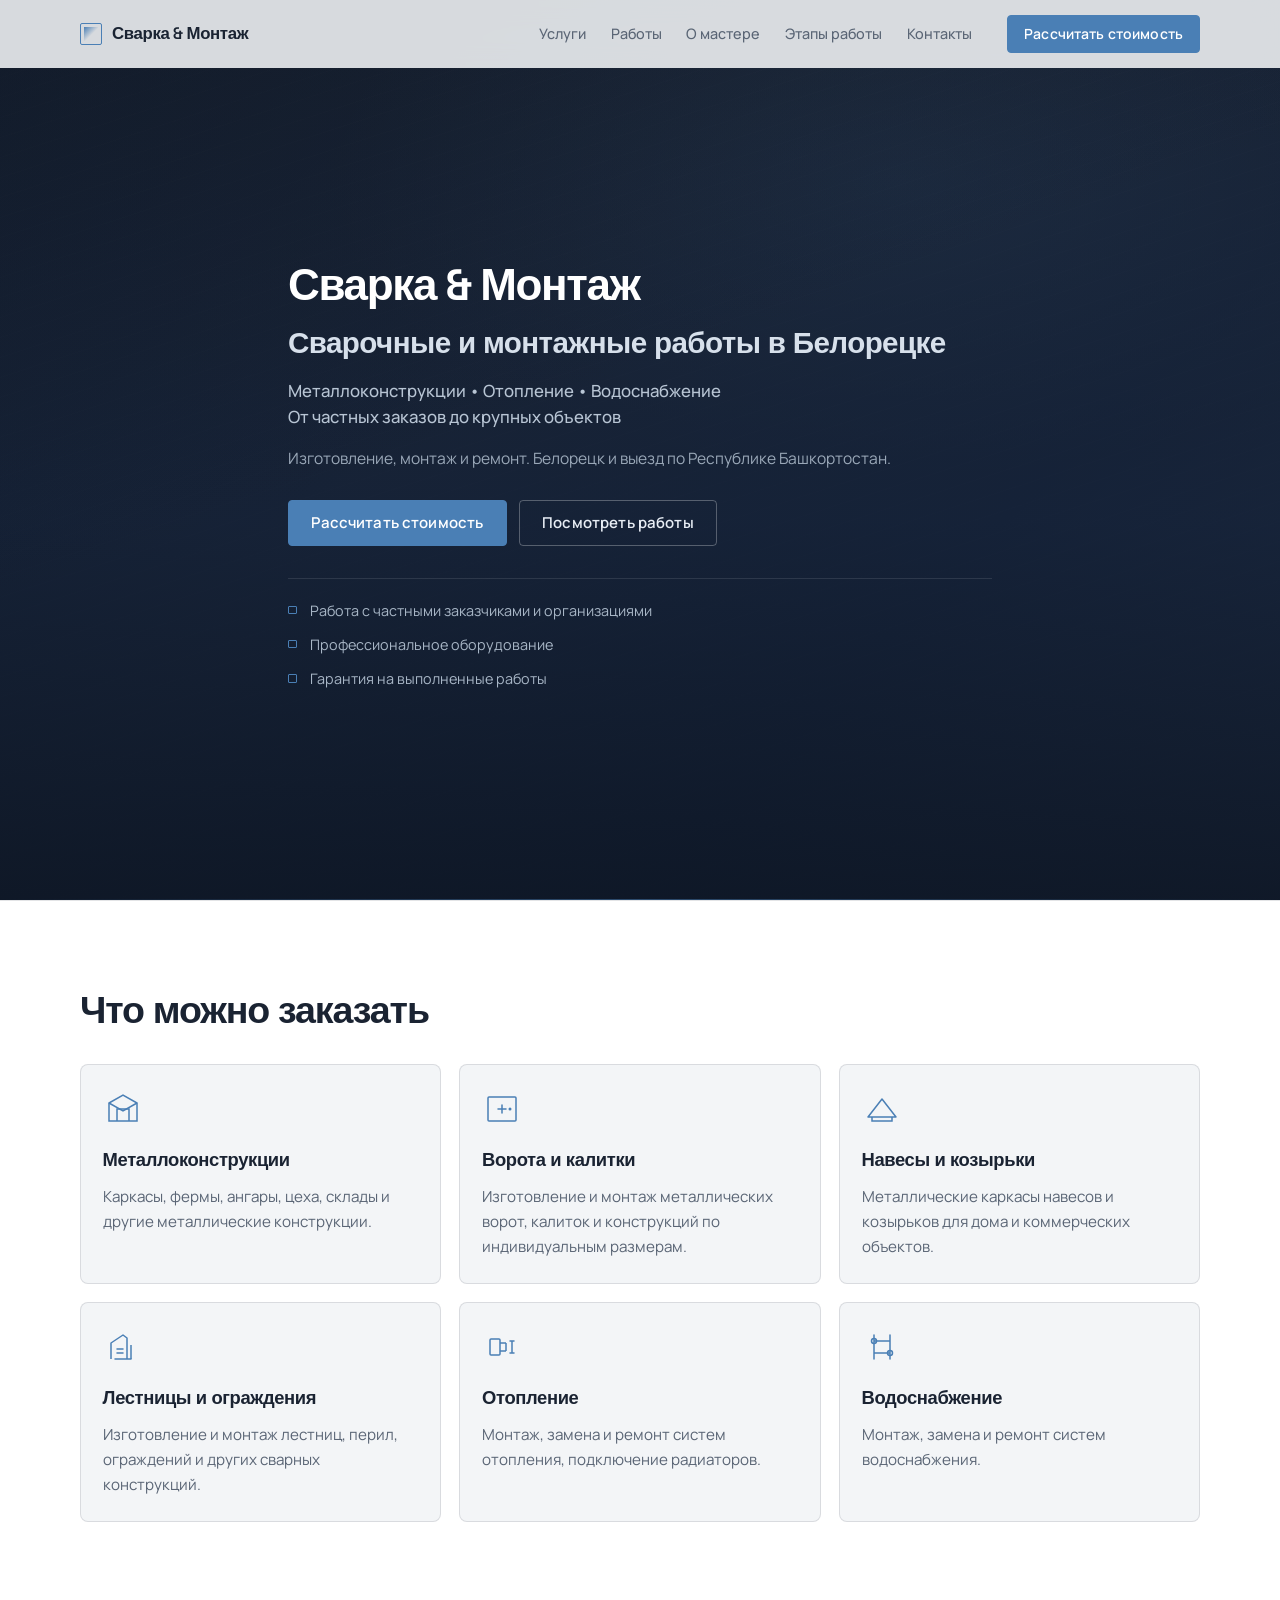
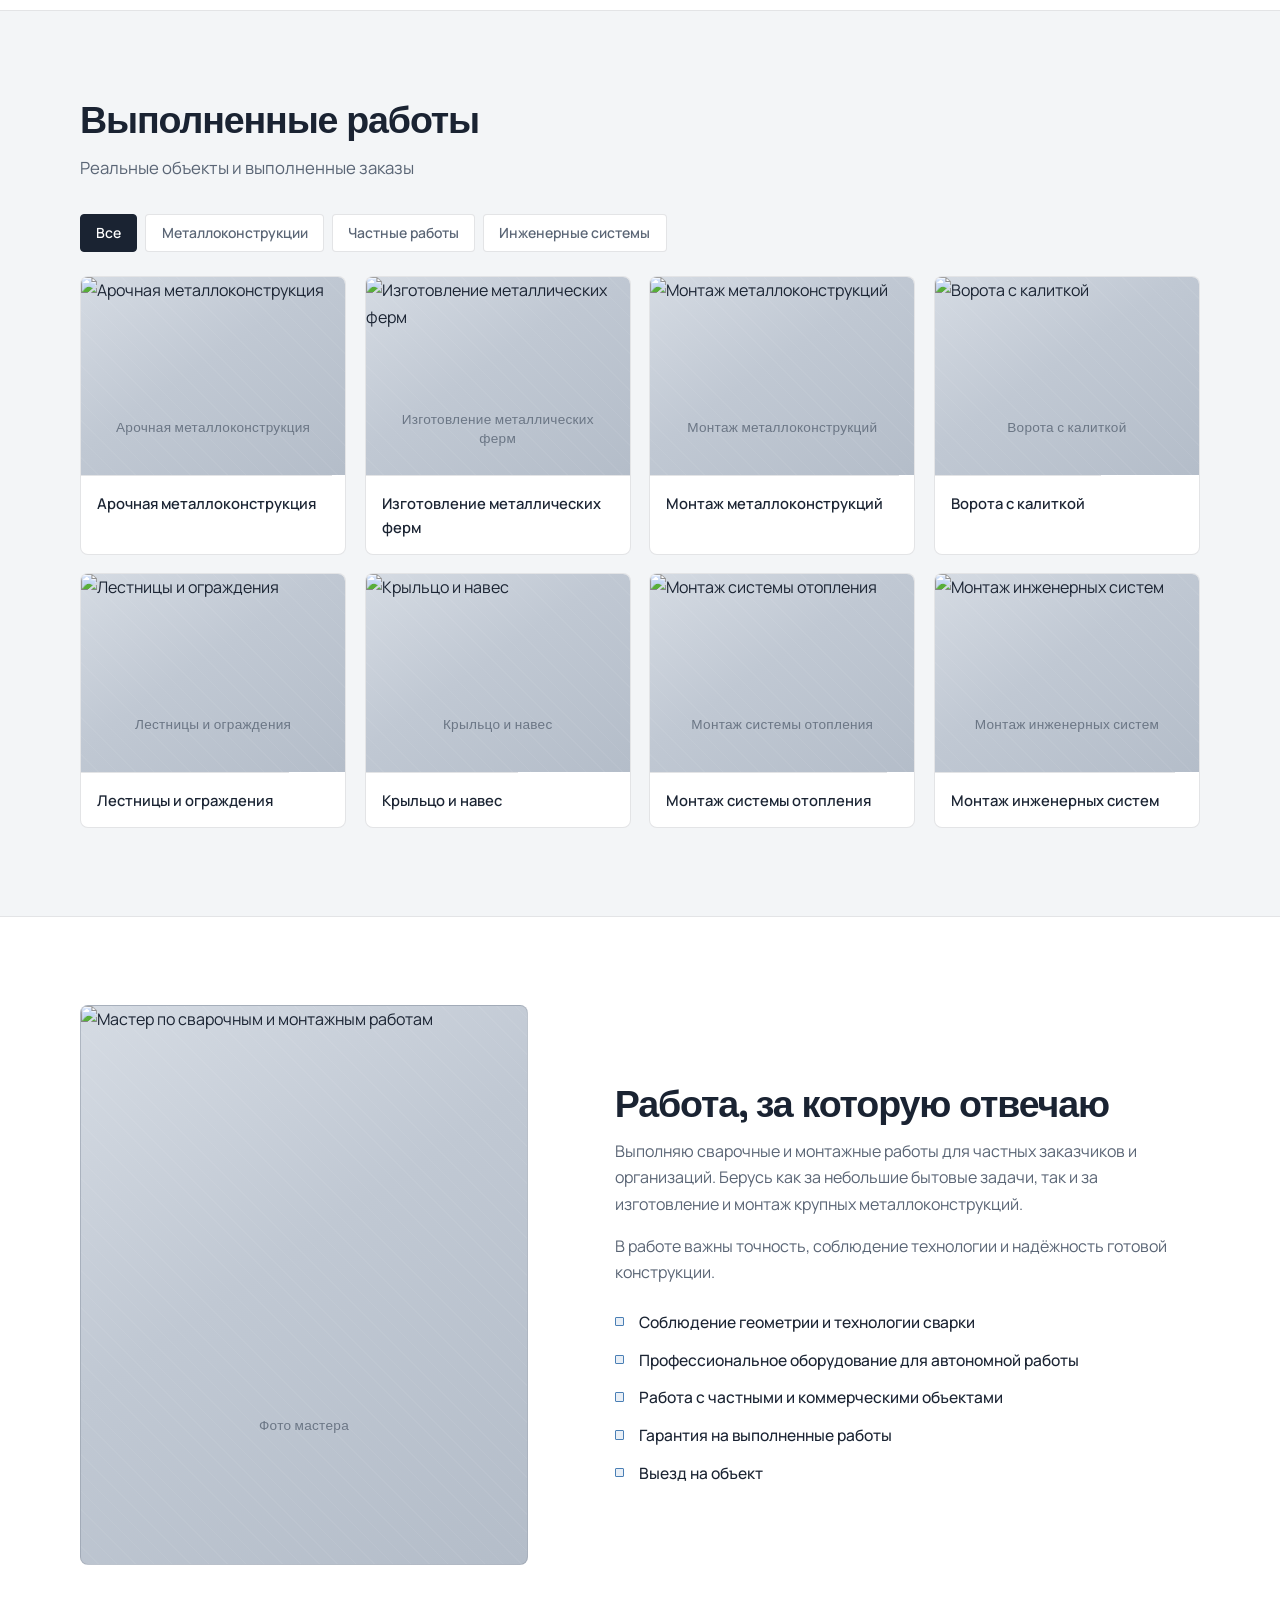
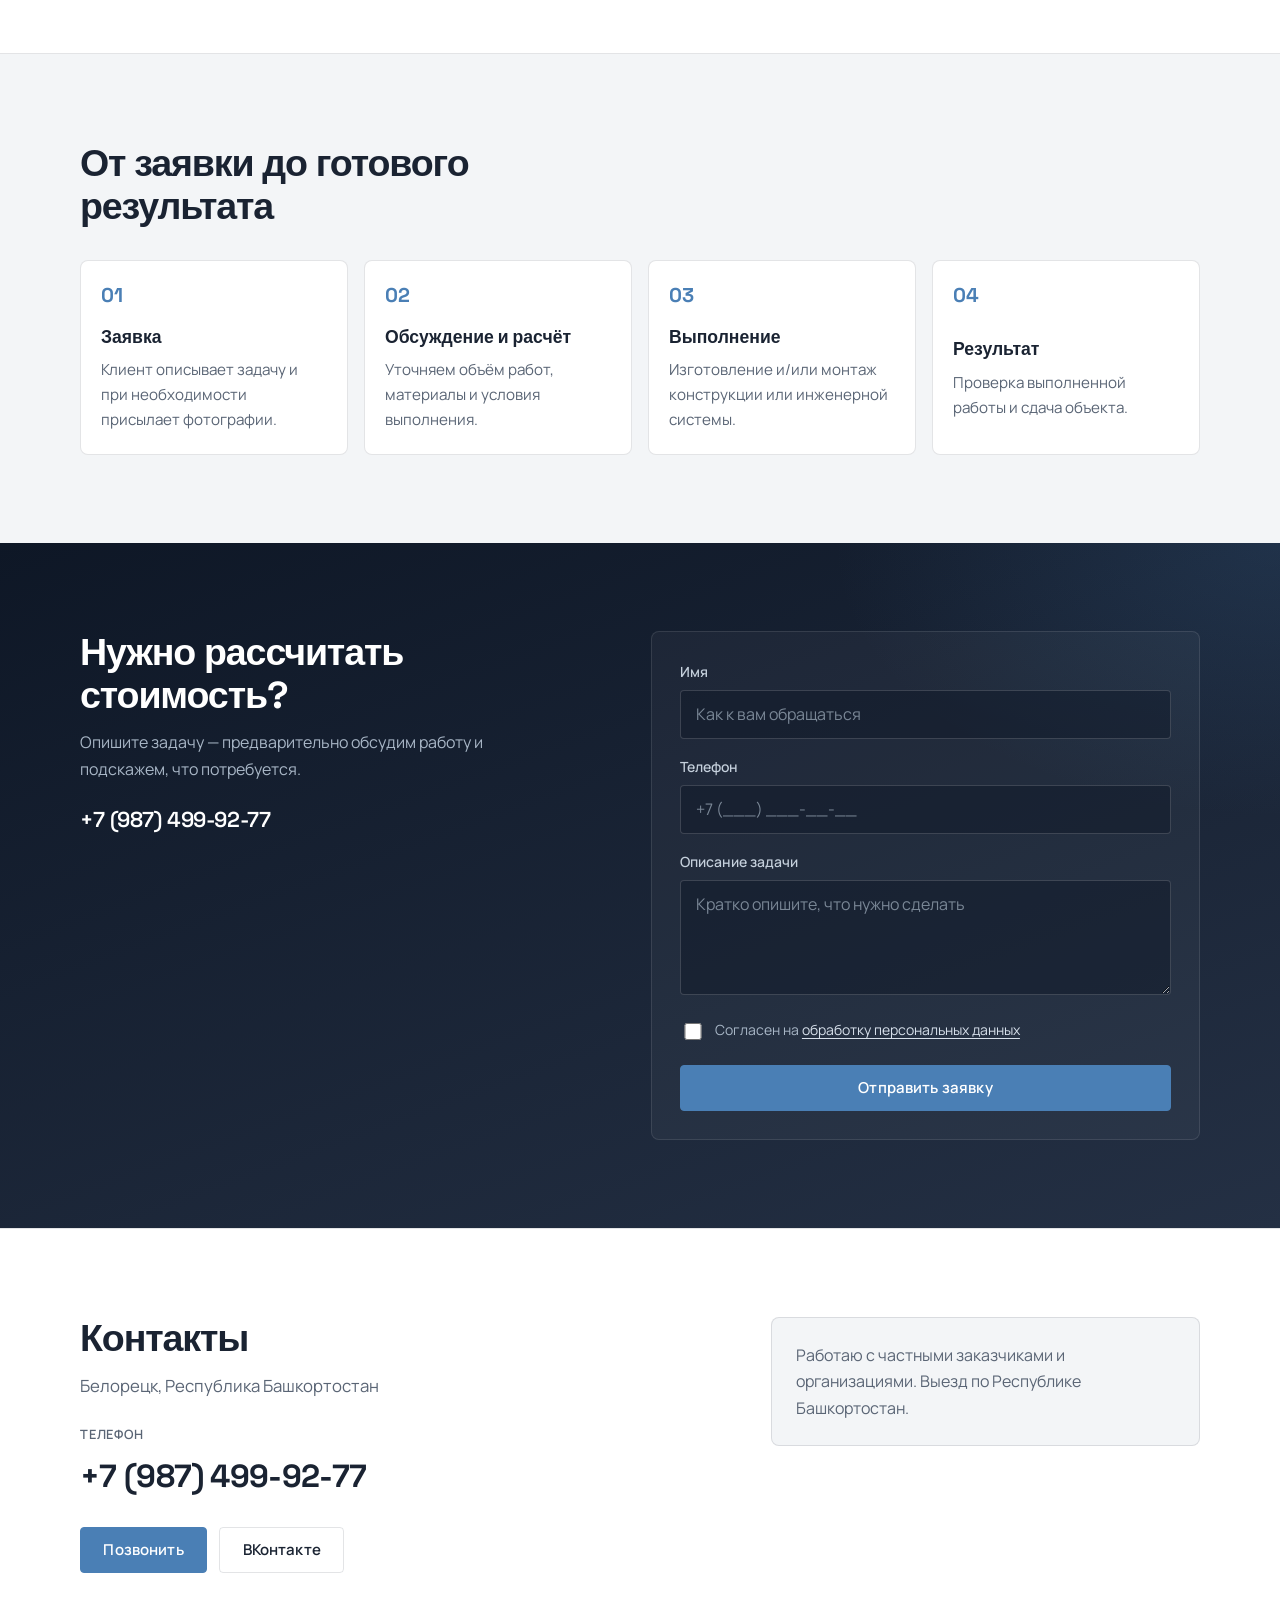
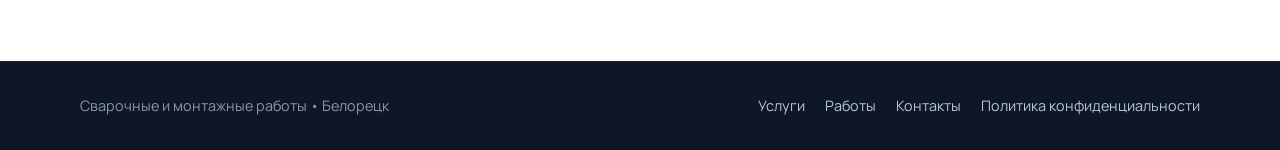
==== index.html @ 17d1cdda "создание" ====
<!DOCTYPE html>
<html lang="ru">
<head>
  <meta charset="UTF-8">
  <meta name="viewport" content="width=device-width, initial-scale=1.0">
  <title>Сварка и монтаж в Белорецке — металлоконструкции, отопление, водоснабжение</title>
  <meta name="description" content="Сварочные и монтажные работы в Белорецке и Республике Башкортостан. Металлоконструкции, ворота, навесы, отопление и водоснабжение. Расчёт стоимости по заявке.">
  <meta name="keywords" content="сварка Белорецк, металлоконструкции, монтаж, отопление, водоснабжение, Башкортостан">
  <meta name="author" content="Сварка & Монтаж">
  <meta name="robots" content="index, follow">

  <!-- Open Graph -->
  <meta property="og:type" content="website">
  <meta property="og:locale" content="ru_RU">
  <meta property="og:title" content="Сварка и монтаж в Белорецке">
  <meta property="og:description" content="Металлоконструкции, отопление и водоснабжение. От частных заказов до крупных объектов. Белорецк и Республика Башкортостан.">
  <meta property="og:url" content="">
  <meta property="og:image" content="images/og-placeholder.svg">
  <meta property="og:site_name" content="Сварка & Монтаж">

  <meta name="theme-color" content="#1a2332">
  <link rel="icon" href="favicon.svg" type="image/svg+xml">
  <link rel="preconnect" href="https://fonts.googleapis.com">
  <link rel="preconnect" href="https://fonts.gstatic.com" crossorigin>
  <link href="https://fonts.googleapis.com/css2?family=Manrope:wght@400;500;600;700;800&family=Space+Grotesk:wght@500;600;700&display=swap" rel="stylesheet">
  <link rel="stylesheet" href="css/style.css">
</head>
<body>
  <a class="skip-link" href="#main">Перейти к содержимому</a>

  <header class="header" id="header">
    <div class="container header__inner">
      <a class="logo" href="#top" aria-label="Сварка и Монтаж — на главную">
        <span class="logo__mark" aria-hidden="true"></span>
        <span class="logo__text">Сварка &amp; Монтаж</span>
      </a>

      <nav class="nav" id="nav" aria-label="Основная навигация">
        <ul class="nav__list">
          <li><a class="nav__link" href="#services">Услуги</a></li>
          <li><a class="nav__link" href="#works">Работы</a></li>
          <li><a class="nav__link" href="#about">О мастере</a></li>
          <li><a class="nav__link" href="#process">Этапы работы</a></li>
          <li><a class="nav__link" href="#contacts">Контакты</a></li>
        </ul>
        <a class="btn btn--primary btn--sm nav__cta" href="#request">Рассчитать стоимость</a>
      </nav>

      <button
        class="burger"
        id="burger"
        type="button"
        aria-label="Открыть меню"
        aria-expanded="false"
        aria-controls="nav"
      >
        <span class="burger__line" aria-hidden="true"></span>
        <span class="burger__line" aria-hidden="true"></span>
        <span class="burger__line" aria-hidden="true"></span>
      </button>
    </div>
  </header>

  <main id="main">
    <!-- HERO -->
    <section class="hero" id="top">
      <div class="hero__bg" aria-hidden="true"></div>
      <div class="container hero__content">
        <p class="hero__brand">Сварка &amp; Монтаж</p>
        <h1 class="hero__title">Сварочные и монтажные работы в Белорецке</h1>
        <p class="hero__subtitle">Металлоконструкции • Отопление • Водоснабжение<br>От частных заказов до крупных объектов</p>
        <p class="hero__text">Изготовление, монтаж и ремонт. Белорецк и выезд по Республике Башкортостан.</p>
        <div class="hero__actions">
          <a class="btn btn--primary" href="#request">Рассчитать стоимость</a>
          <a class="btn btn--ghost" href="#works">Посмотреть работы</a>
        </div>
        <ul class="hero__benefits">
          <li>Работа с частными заказчиками и организациями</li>
          <li>Профессиональное оборудование</li>
          <li>Гарантия на выполненные работы</li>
        </ul>
      </div>
    </section>

    <!-- SERVICES -->
    <section class="section services" id="services">
      <div class="container">
        <header class="section__header reveal">
          <h2 class="section__title">Что можно заказать</h2>
        </header>
        <div class="services__grid">
          <article class="service-card reveal">
            <div class="service-card__icon" aria-hidden="true">
              <svg viewBox="0 0 40 40" fill="none" xmlns="http://www.w3.org/2000/svg">
                <path d="M6 32V14l14-8 14 8v18H6z" stroke="currentColor" stroke-width="1.5"/>
                <path d="M14 32V20h12v12" stroke="currentColor" stroke-width="1.5"/>
                <path d="M6 14l14 8 14-8" stroke="currentColor" stroke-width="1.5"/>
              </svg>
            </div>
            <h3 class="service-card__title">Металлоконструкции</h3>
            <p class="service-card__text">Каркасы, фермы, ангары, цеха, склады и другие металлические конструкции.</p>
          </article>

          <article class="service-card reveal">
            <div class="service-card__icon" aria-hidden="true">
              <svg viewBox="0 0 40 40" fill="none" xmlns="http://www.w3.org/2000/svg">
                <rect x="6" y="8" width="28" height="24" rx="1" stroke="currentColor" stroke-width="1.5"/>
                <path d="M20 16v8M16 20h8" stroke="currentColor" stroke-width="1.5" stroke-linecap="round"/>
                <circle cx="28" cy="20" r="1.5" fill="currentColor"/>
              </svg>
            </div>
            <h3 class="service-card__title">Ворота и калитки</h3>
            <p class="service-card__text">Изготовление и монтаж металлических ворот, калиток и конструкций по индивидуальным размерам.</p>
          </article>

          <article class="service-card reveal">
            <div class="service-card__icon" aria-hidden="true">
              <svg viewBox="0 0 40 40" fill="none" xmlns="http://www.w3.org/2000/svg">
                <path d="M6 28L20 10l14 18H6z" stroke="currentColor" stroke-width="1.5" stroke-linejoin="round"/>
                <path d="M10 28v4h20v-4" stroke="currentColor" stroke-width="1.5"/>
              </svg>
            </div>
            <h3 class="service-card__title">Навесы и козырьки</h3>
            <p class="service-card__text">Металлические каркасы навесов и козырьков для дома и коммерческих объектов.</p>
          </article>

          <article class="service-card reveal">
            <div class="service-card__icon" aria-hidden="true">
              <svg viewBox="0 0 40 40" fill="none" xmlns="http://www.w3.org/2000/svg">
                <path d="M8 32V16l12-8 4 3v21" stroke="currentColor" stroke-width="1.5" stroke-linejoin="round"/>
                <path d="M12 32h16M14 22h6M14 26h6" stroke="currentColor" stroke-width="1.5" stroke-linecap="round"/>
                <path d="M28 18v14" stroke="currentColor" stroke-width="1.5"/>
              </svg>
            </div>
            <h3 class="service-card__title">Лестницы и ограждения</h3>
            <p class="service-card__text">Изготовление и монтаж лестниц, перил, ограждений и других сварных конструкций.</p>
          </article>

          <article class="service-card reveal">
            <div class="service-card__icon" aria-hidden="true">
              <svg viewBox="0 0 40 40" fill="none" xmlns="http://www.w3.org/2000/svg">
                <rect x="8" y="12" width="10" height="16" rx="1" stroke="currentColor" stroke-width="1.5"/>
                <path d="M18 16h6M18 24h6M24 16v8" stroke="currentColor" stroke-width="1.5"/>
                <path d="M30 14v12M28 14h4M28 26h4" stroke="currentColor" stroke-width="1.5" stroke-linecap="round"/>
              </svg>
            </div>
            <h3 class="service-card__title">Отопление</h3>
            <p class="service-card__text">Монтаж, замена и ремонт систем отопления, подключение радиаторов.</p>
          </article>

          <article class="service-card reveal">
            <div class="service-card__icon" aria-hidden="true">
              <svg viewBox="0 0 40 40" fill="none" xmlns="http://www.w3.org/2000/svg">
                <path d="M12 8v24M28 8v24" stroke="currentColor" stroke-width="1.5" stroke-linecap="round"/>
                <path d="M12 14h16M12 26h16" stroke="currentColor" stroke-width="1.5"/>
                <circle cx="12" cy="14" r="2.5" stroke="currentColor" stroke-width="1.5"/>
                <circle cx="28" cy="26" r="2.5" stroke="currentColor" stroke-width="1.5"/>
              </svg>
            </div>
            <h3 class="service-card__title">Водоснабжение</h3>
            <p class="service-card__text">Монтаж, замена и ремонт систем водоснабжения.</p>
          </article>
        </div>
      </div>
    </section>

    <!-- PORTFOLIO -->
    <section class="section works" id="works">
      <div class="container">
        <header class="section__header reveal">
          <h2 class="section__title">Выполненные работы</h2>
          <p class="section__subtitle">Реальные объекты и выполненные заказы</p>
        </header>

        <div class="filters reveal" role="group" aria-label="Фильтр работ">
          <button class="filter-btn is-active" type="button" data-filter="all">Все</button>
          <button class="filter-btn" type="button" data-filter="metal">Металлоконструкции</button>
          <button class="filter-btn" type="button" data-filter="private">Частные работы</button>
          <button class="filter-btn" type="button" data-filter="engineering">Инженерные системы</button>
        </div>

        <div class="portfolio" id="portfolio">
          <!-- Чтобы добавить фото: положите файл в images/portfolio/ и укажите путь в data-src -->
          <button
            class="portfolio-item reveal"
            type="button"
            data-category="metal"
            data-src="images/portfolio/arch-structure.jpg"
            data-title="Арочная металлоконструкция"
            aria-label="Открыть: Арочная металлоконструкция"
          >
            <div class="portfolio-item__media placeholder" data-placeholder="Арочная металлоконструкция">
              <img class="portfolio-item__img" src="" alt="Арочная металлоконструкция" loading="lazy" hidden>
            </div>
            <span class="portfolio-item__caption">Арочная металлоконструкция</span>
          </button>

          <button
            class="portfolio-item reveal"
            type="button"
            data-category="metal"
            data-src="images/portfolio/trusses.jpg"
            data-title="Изготовление металлических ферм"
            aria-label="Открыть: Изготовление металлических ферм"
          >
            <div class="portfolio-item__media placeholder" data-placeholder="Изготовление металлических ферм">
              <img class="portfolio-item__img" src="" alt="Изготовление металлических ферм" loading="lazy" hidden>
            </div>
            <span class="portfolio-item__caption">Изготовление металлических ферм</span>
          </button>

          <button
            class="portfolio-item reveal"
            type="button"
            data-category="metal"
            data-src="images/portfolio/metal-install.jpg"
            data-title="Монтаж металлоконструкций"
            aria-label="Открыть: Монтаж металлоконструкций"
          >
            <div class="portfolio-item__media placeholder" data-placeholder="Монтаж металлоконструкций">
              <img class="portfolio-item__img" src="" alt="Монтаж металлоконструкций" loading="lazy" hidden>
            </div>
            <span class="portfolio-item__caption">Монтаж металлоконструкций</span>
          </button>

          <button
            class="portfolio-item reveal"
            type="button"
            data-category="private"
            data-src="images/portfolio/gates.jpg"
            data-title="Ворота с калиткой"
            aria-label="Открыть: Ворота с калиткой"
          >
            <div class="portfolio-item__media placeholder" data-placeholder="Ворота с калиткой">
              <img class="portfolio-item__img" src="" alt="Ворота с калиткой" loading="lazy" hidden>
            </div>
            <span class="portfolio-item__caption">Ворота с калиткой</span>
          </button>

          <button
            class="portfolio-item reveal"
            type="button"
            data-category="private"
            data-src="images/portfolio/stairs.jpg"
            data-title="Лестницы и ограждения"
            aria-label="Открыть: Лестницы и ограждения"
          >
            <div class="portfolio-item__media placeholder" data-placeholder="Лестницы и ограждения">
              <img class="portfolio-item__img" src="" alt="Лестницы и ограждения" loading="lazy" hidden>
            </div>
            <span class="portfolio-item__caption">Лестницы и ограждения</span>
          </button>

          <button
            class="portfolio-item reveal"
            type="button"
            data-category="private"
            data-src="images/portfolio/canopy.jpg"
            data-title="Крыльцо и навес"
            aria-label="Открыть: Крыльцо и навес"
          >
            <div class="portfolio-item__media placeholder" data-placeholder="Крыльцо и навес">
              <img class="portfolio-item__img" src="" alt="Крыльцо и навес" loading="lazy" hidden>
            </div>
            <span class="portfolio-item__caption">Крыльцо и навес</span>
          </button>

          <button
            class="portfolio-item reveal"
            type="button"
            data-category="engineering"
            data-src="images/portfolio/heating.jpg"
            data-title="Монтаж системы отопления"
            aria-label="Открыть: Монтаж системы отопления"
          >
            <div class="portfolio-item__media placeholder" data-placeholder="Монтаж системы отопления">
              <img class="portfolio-item__img" src="" alt="Монтаж системы отопления" loading="lazy" hidden>
            </div>
            <span class="portfolio-item__caption">Монтаж системы отопления</span>
          </button>

          <button
            class="portfolio-item reveal"
            type="button"
            data-category="engineering"
            data-src="images/portfolio/engineering.jpg"
            data-title="Монтаж инженерных систем"
            aria-label="Открыть: Монтаж инженерных систем"
          >
            <div class="portfolio-item__media placeholder" data-placeholder="Монтаж инженерных систем">
              <img class="portfolio-item__img" src="" alt="Монтаж инженерных систем" loading="lazy" hidden>
            </div>
            <span class="portfolio-item__caption">Монтаж инженерных систем</span>
          </button>
        </div>
      </div>
    </section>

    <!-- ABOUT -->
    <section class="section about" id="about">
      <div class="container about__grid">
        <div class="about__media reveal">
          <!-- Фото мастера: images/master/photo.jpg -->
          <div class="about__photo placeholder" data-placeholder="Фото мастера">
            <img
              id="master-photo"
              src=""
              alt="Мастер по сварочным и монтажным работам"
              loading="lazy"
              hidden
            >
          </div>
        </div>
        <div class="about__content reveal">
          <h2 class="section__title">Работа, за которую отвечаю</h2>
          <p class="about__text">Выполняю сварочные и монтажные работы для частных заказчиков и организаций. Берусь как за небольшие бытовые задачи, так и за изготовление и монтаж крупных металлоконструкций.</p>
          <p class="about__text">В работе важны точность, соблюдение технологии и надёжность готовой конструкции.</p>
          <ul class="checklist">
            <li>Соблюдение геометрии и технологии сварки</li>
            <li>Профессиональное оборудование для автономной работы</li>
            <li>Работа с частными и коммерческими объектами</li>
            <li>Гарантия на выполненные работы</li>
            <li>Выезд на объект</li>
          </ul>
        </div>
      </div>
    </section>

    <!-- PROCESS -->
    <section class="section process" id="process">
      <div class="container">
        <header class="section__header reveal">
          <h2 class="section__title">От заявки до готового результата</h2>
        </header>
        <ol class="process__list">
          <li class="process__item reveal">
            <span class="process__num" aria-hidden="true">01</span>
            <div>
              <h3 class="process__title">Заявка</h3>
              <p class="process__text">Клиент описывает задачу и при необходимости присылает фотографии.</p>
            </div>
          </li>
          <li class="process__item reveal">
            <span class="process__num" aria-hidden="true">02</span>
            <div>
              <h3 class="process__title">Обсуждение и расчёт</h3>
              <p class="process__text">Уточняем объём работ, материалы и условия выполнения.</p>
            </div>
          </li>
          <li class="process__item reveal">
            <span class="process__num" aria-hidden="true">03</span>
            <div>
              <h3 class="process__title">Выполнение</h3>
              <p class="process__text">Изготовление и/или монтаж конструкции или инженерной системы.</p>
            </div>
          </li>
          <li class="process__item reveal">
            <span class="process__num" aria-hidden="true">04</span>
            <div>
              <h3 class="process__title">Результат</h3>
              <p class="process__text">Проверка выполненной работы и сдача объекта.</p>
            </div>
          </li>
        </ol>
      </div>
    </section>

    <!-- REQUEST CTA -->
    <section class="section request" id="request">
      <div class="container request__wrap reveal">
        <div class="request__intro">
          <h2 class="section__title section__title--light">Нужно рассчитать стоимость?</h2>
          <p class="request__lead">Опишите задачу — предварительно обсудим работу и подскажем, что потребуется.</p>
          <a class="request__phone" href="tel:+79874999277">+7 (987) 499-92-77</a>
        </div>
        <form class="form" id="request-form" novalidate>
          <div class="form__group">
            <label class="form__label" for="name">Имя</label>
            <input class="form__input" type="text" id="name" name="name" autocomplete="name" required placeholder="Как к вам обращаться">
          </div>
          <div class="form__group">
            <label class="form__label" for="phone">Телефон</label>
            <input class="form__input" type="tel" id="phone" name="phone" autocomplete="tel" required placeholder="+7 (___) ___-__-__" inputmode="tel">
          </div>
          <div class="form__group">
            <label class="form__label" for="task">Описание задачи</label>
            <textarea class="form__textarea" id="task" name="task" rows="4" required placeholder="Кратко опишите, что нужно сделать"></textarea>
          </div>
          <div class="form__check">
            <input class="form__checkbox" type="checkbox" id="consent" name="consent" required>
            <label class="form__check-label" for="consent">
              Согласен на <a href="privacy.html">обработку персональных данных</a>
            </label>
          </div>
          <button class="btn btn--primary btn--block" type="submit">Отправить заявку</button>
          <p class="form__success" id="form-success" hidden role="status" tabindex="-1">
            Спасибо! Заявка подготовлена. Для быстрого ответа свяжитесь с нами по телефону.
          </p>
        </form>
      </div>
    </section>

    <!-- CONTACTS -->
    <section class="section contacts" id="contacts">
      <div class="container contacts__grid">
        <div class="contacts__info reveal">
          <h2 class="section__title">Контакты</h2>
          <p class="contacts__region">Белорецк, Республика Башкортостан</p>
          <p class="contacts__label">Телефон</p>
          <a class="contacts__phone" href="tel:+79874999277">+7 (987) 499-92-77</a>
          <div class="contacts__actions">
            <a class="btn btn--primary" href="tel:+79874999277">Позвонить</a>
            <!-- TODO: заменить href="#" на ссылку сообщества ВКонтакте -->
            <a class="btn btn--ghost" href="#" id="vk-link" aria-label="Сообщество ВКонтакте (ссылка будет добавлена)">ВКонтакте</a>
          </div>
        </div>
        <div class="contacts__aside reveal">
          <p class="contacts__note">Работаю с частными заказчиками и организациями. Выезд по Республике Башкортостан.</p>
        </div>
      </div>
    </section>
  </main>

  <footer class="footer">
    <div class="container footer__inner">
      <p class="footer__brand">Сварочные и монтажные работы • Белорецк</p>
      <nav class="footer__nav" aria-label="Навигация в подвале">
        <a href="#services">Услуги</a>
        <a href="#works">Работы</a>
        <a href="#contacts">Контакты</a>
        <a href="privacy.html">Политика конфиденциальности</a>
      </nav>
    </div>
  </footer>

  <!-- Lightbox -->
  <div class="lightbox" id="lightbox" hidden aria-hidden="true" role="dialog" aria-modal="true" aria-label="Просмотр работы">
    <div class="lightbox__backdrop" data-close></div>
    <div class="lightbox__panel">
      <button class="lightbox__close" type="button" data-close aria-label="Закрыть">
        <span aria-hidden="true">&times;</span>
      </button>
      <figure class="lightbox__figure">
        <div class="lightbox__media placeholder" id="lightbox-media" data-placeholder="">
          <img class="lightbox__img" id="lightbox-img" src="" alt="" hidden>
        </div>
        <figcaption class="lightbox__caption" id="lightbox-caption"></figcaption>
      </figure>
    </div>
  </div>

  <script src="js/main.js" defer></script>
</body>
</html>
---- css/style.css ----
/* ============================================
   Сварка & Монтаж — основной стиль
   Mobile-first, относительные пути
   ============================================ */

:root {
  --color-graphite: #1a2332;
  --color-graphite-mid: #243044;
  --color-graphite-soft: #2f3d52;
  --color-navy: #152238;
  --color-navy-deep: #0e1726;
  --color-accent: #4a7fb5;
  --color-accent-hover: #3a6a9a;
  --color-accent-soft: rgba(74, 127, 181, 0.12);
  --color-line: rgba(26, 35, 50, 0.12);
  --color-line-light: rgba(255, 255, 255, 0.1);
  --color-bg: #f3f5f7;
  --color-bg-alt: #e8ecf0;
  --color-surface: #ffffff;
  --color-text: #1a2332;
  --color-text-muted: #5a6575;
  --color-placeholder: #c5ccd6;
  --color-placeholder-text: #6b7685;

  --font-display: "Space Grotesk", "Segoe UI", sans-serif;
  --font-body: "Manrope", "Segoe UI", sans-serif;

  --space-xs: 0.5rem;
  --space-sm: 0.75rem;
  --space-md: 1.25rem;
  --space-lg: 2rem;
  --space-xl: 3.5rem;
  --space-2xl: 5.5rem;

  --radius: 4px;
  --radius-md: 8px;
  --header-h: 4rem;
  --container: 1120px;
  --transition: 0.25s ease;
  --shadow-soft: 0 1px 2px rgba(14, 23, 38, 0.04);
}

*,
*::before,
*::after {
  box-sizing: border-box;
}

html {
  scroll-behavior: smooth;
  scroll-padding-top: calc(var(--header-h) + 0.5rem);
}

body {
  margin: 0;
  font-family: var(--font-body);
  font-size: 1rem;
  line-height: 1.65;
  color: var(--color-text);
  background: var(--color-bg);
  -webkit-font-smoothing: antialiased;
}

img {
  max-width: 100%;
  height: auto;
  display: block;
}

a {
  color: var(--color-accent);
  text-decoration-thickness: 1px;
  text-underline-offset: 0.2em;
  transition: color var(--transition);
}

a:hover {
  color: var(--color-accent-hover);
}

:focus-visible {
  outline: 2px solid var(--color-accent);
  outline-offset: 3px;
}

.skip-link {
  position: absolute;
  left: -9999px;
  top: 0;
  z-index: 1000;
  padding: 0.75rem 1rem;
  background: var(--color-graphite);
  color: #fff;
  text-decoration: none;
}

.skip-link:focus {
  left: 1rem;
  top: 1rem;
}

.container {
  width: min(100% - 2rem, var(--container));
  margin-inline: auto;
}

/* Buttons */
.btn {
  display: inline-flex;
  align-items: center;
  justify-content: center;
  gap: 0.5rem;
  min-height: 2.875rem;
  padding: 0.7rem 1.4rem;
  border: 1px solid transparent;
  border-radius: var(--radius);
  font-family: var(--font-body);
  font-size: 0.9375rem;
  font-weight: 600;
  letter-spacing: 0.01em;
  line-height: 1.2;
  text-decoration: none;
  cursor: pointer;
  transition: background var(--transition), color var(--transition), border-color var(--transition), transform 0.15s ease;
}

.btn:active {
  transform: translateY(1px);
}

.btn--primary {
  background: var(--color-accent);
  color: #fff;
  border-color: var(--color-accent);
}

.btn--primary:hover {
  background: var(--color-accent-hover);
  border-color: var(--color-accent-hover);
  color: #fff;
}

.btn--ghost {
  background: transparent;
  color: var(--color-graphite);
  border-color: var(--color-line);
}

.btn--ghost:hover {
  border-color: var(--color-accent);
  color: var(--color-accent);
}

.hero .btn--ghost {
  color: #e8eef5;
  border-color: rgba(255, 255, 255, 0.28);
}

.hero .btn--ghost:hover {
  border-color: #fff;
  color: #fff;
  background: rgba(255, 255, 255, 0.06);
}

.btn--sm {
  min-height: 2.4rem;
  padding: 0.5rem 1rem;
  font-size: 0.875rem;
}

.btn--block {
  width: 100%;
}

/* Header */
.header {
  position: fixed;
  inset: 0 0 auto;
  z-index: 100;
  height: var(--header-h);
  background: rgba(243, 245, 247, 0.88);
  backdrop-filter: blur(12px);
  border-bottom: 1px solid transparent;
  transition: border-color var(--transition), background var(--transition);
}

.header.is-scrolled {
  border-bottom-color: var(--color-line);
  background: rgba(255, 255, 255, 0.94);
}

.header--static {
  position: sticky;
  background: var(--color-surface);
  border-bottom: 1px solid var(--color-line);
}

.header__inner {
  display: flex;
  align-items: center;
  justify-content: space-between;
  height: var(--header-h);
  gap: 1rem;
}

.logo {
  display: inline-flex;
  align-items: center;
  gap: 0.65rem;
  color: var(--color-graphite);
  text-decoration: none;
  font-family: var(--font-display);
  font-weight: 600;
  font-size: 1.05rem;
  letter-spacing: -0.02em;
}

.logo:hover {
  color: var(--color-graphite);
}

.logo__mark {
  width: 1.35rem;
  height: 1.35rem;
  border: 1.5px solid var(--color-accent);
  border-radius: 2px;
  position: relative;
  flex-shrink: 0;
}

.logo__mark::after {
  content: "";
  position: absolute;
  inset: 3px;
  background: linear-gradient(135deg, var(--color-accent) 0%, transparent 55%);
}

.nav {
  position: fixed;
  inset: var(--header-h) 0 auto;
  background: var(--color-surface);
  border-bottom: 1px solid var(--color-line);
  padding: 1rem 1.25rem 1.5rem;
  transform: translateY(-120%);
  opacity: 0;
  visibility: hidden;
  transition: transform 0.3s ease, opacity 0.3s ease, visibility 0.3s;
  box-shadow: var(--shadow-soft);
}

.nav.is-open {
  transform: translateY(0);
  opacity: 1;
  visibility: visible;
}

.nav__list {
  list-style: none;
  margin: 0 0 1.25rem;
  padding: 0;
  display: flex;
  flex-direction: column;
  gap: 0.25rem;
}

.nav__link {
  display: block;
  padding: 0.7rem 0.25rem;
  color: var(--color-text);
  text-decoration: none;
  font-weight: 500;
  font-size: 1rem;
  border-bottom: 1px solid var(--color-line);
}

.nav__link:hover {
  color: var(--color-accent);
}

.nav__cta {
  width: 100%;
}

.burger {
  width: 2.5rem;
  height: 2.5rem;
  border: 1px solid var(--color-line);
  border-radius: var(--radius);
  background: var(--color-surface);
  display: inline-flex;
  flex-direction: column;
  align-items: center;
  justify-content: center;
  gap: 5px;
  cursor: pointer;
  padding: 0;
}

.burger__line {
  display: block;
  width: 1.1rem;
  height: 1.5px;
  background: var(--color-graphite);
  transition: transform var(--transition), opacity var(--transition);
}

.burger[aria-expanded="true"] .burger__line:nth-child(1) {
  transform: translateY(6.5px) rotate(45deg);
}

.burger[aria-expanded="true"] .burger__line:nth-child(2) {
  opacity: 0;
}

.burger[aria-expanded="true"] .burger__line:nth-child(3) {
  transform: translateY(-6.5px) rotate(-45deg);
}

body.menu-open {
  overflow: hidden;
}

/* Hero */
.hero {
  position: relative;
  min-height: 100svh;
  display: flex;
  align-items: flex-end;
  padding: calc(var(--header-h) + 2.5rem) 0 3rem;
  color: #eef2f7;
  overflow: hidden;
}

.hero__bg {
  position: absolute;
  inset: 0;
  background:
    linear-gradient(160deg, rgba(14, 23, 38, 0.35) 0%, transparent 45%),
    linear-gradient(0deg, rgba(14, 23, 38, 0.92) 0%, rgba(21, 34, 56, 0.78) 42%, rgba(26, 35, 50, 0.55) 100%),
    repeating-linear-gradient(
      -18deg,
      transparent,
      transparent 18px,
      rgba(255, 255, 255, 0.015) 18px,
      rgba(255, 255, 255, 0.015) 19px
    ),
    radial-gradient(ellipse 80% 60% at 70% 20%, rgba(74, 127, 181, 0.22), transparent 55%),
    linear-gradient(135deg, #0e1726 0%, #1a2332 40%, #152238 70%, #243044 100%);
  z-index: 0;
}

.hero__bg::after {
  content: "";
  position: absolute;
  inset: auto 0 0;
  height: 1px;
  background: linear-gradient(90deg, transparent, rgba(74, 127, 181, 0.5), transparent);
}

.hero__content {
  position: relative;
  z-index: 1;
  max-width: 40rem;
}

.hero__brand {
  margin: 0 0 1rem;
  font-family: var(--font-display);
  font-size: clamp(1.75rem, 6vw, 2.75rem);
  font-weight: 700;
  letter-spacing: -0.03em;
  line-height: 1.1;
  color: #fff;
}

.hero__title {
  margin: 0 0 1rem;
  font-family: var(--font-display);
  font-size: clamp(1.35rem, 4.5vw, 1.85rem);
  font-weight: 600;
  letter-spacing: -0.02em;
  line-height: 1.25;
  color: #d7e0eb;
}

.hero__subtitle {
  margin: 0 0 1rem;
  font-size: 1.05rem;
  line-height: 1.55;
  color: #b8c5d4;
  font-weight: 500;
}

.hero__text {
  margin: 0 0 1.75rem;
  color: #9aa8b8;
  font-size: 0.975rem;
}

.hero__actions {
  display: flex;
  flex-wrap: wrap;
  gap: 0.75rem;
  margin-bottom: 2rem;
}

.hero__benefits {
  list-style: none;
  margin: 0;
  padding: 1.25rem 0 0;
  border-top: 1px solid var(--color-line-light);
  display: grid;
  gap: 0.65rem;
}

.hero__benefits li {
  position: relative;
  padding-left: 1.4rem;
  font-size: 0.9rem;
  color: #a8b6c6;
}

.hero__benefits li::before {
  content: "";
  position: absolute;
  left: 0;
  top: 0.45em;
  width: 0.55rem;
  height: 0.55rem;
  border: 1.5px solid var(--color-accent);
  border-radius: 1px;
}

/* Sections */
.section {
  padding: var(--space-xl) 0;
}

.section__header {
  margin-bottom: var(--space-lg);
  max-width: 36rem;
}

.section__title {
  margin: 0 0 0.75rem;
  font-family: var(--font-display);
  font-size: clamp(1.75rem, 5vw, 2.35rem);
  font-weight: 700;
  letter-spacing: -0.03em;
  line-height: 1.15;
  color: var(--color-graphite);
}

.section__title--light {
  color: #fff;
}

.section__subtitle {
  margin: 0;
  color: var(--color-text-muted);
  font-size: 1.05rem;
}

/* Services */
.services {
  background: var(--color-surface);
  border-block: 1px solid var(--color-line);
}

.services__grid {
  display: grid;
  gap: 1rem;
}

.service-card {
  padding: 1.5rem 1.35rem;
  border: 1px solid var(--color-line);
  border-radius: var(--radius-md);
  background: var(--color-bg);
  transition: border-color var(--transition), background var(--transition);
}

.service-card:hover {
  border-color: rgba(74, 127, 181, 0.45);
  background: #fff;
}

.service-card__icon {
  width: 2.5rem;
  height: 2.5rem;
  margin-bottom: 1rem;
  color: var(--color-accent);
}

.service-card__icon svg {
  width: 100%;
  height: 100%;
}

.service-card__title {
  margin: 0 0 0.5rem;
  font-family: var(--font-display);
  font-size: 1.15rem;
  font-weight: 600;
  letter-spacing: -0.02em;
}

.service-card__text {
  margin: 0;
  color: var(--color-text-muted);
  font-size: 0.95rem;
}

/* Portfolio */
.works {
  background: var(--color-bg);
}

.filters {
  display: flex;
  flex-wrap: wrap;
  gap: 0.5rem;
  margin-bottom: 1.5rem;
}

.filter-btn {
  min-height: 2.4rem;
  padding: 0.45rem 0.95rem;
  border: 1px solid var(--color-line);
  border-radius: var(--radius);
  background: var(--color-surface);
  color: var(--color-text-muted);
  font-family: var(--font-body);
  font-size: 0.875rem;
  font-weight: 560;
  cursor: pointer;
  transition: background var(--transition), color var(--transition), border-color var(--transition);
}

.filter-btn:hover {
  border-color: var(--color-accent);
  color: var(--color-accent);
}

.filter-btn.is-active {
  background: var(--color-graphite);
  border-color: var(--color-graphite);
  color: #fff;
}

.portfolio {
  display: grid;
  gap: 1rem;
}

.portfolio-item {
  display: flex;
  flex-direction: column;
  padding: 0;
  border: 1px solid var(--color-line);
  border-radius: var(--radius-md);
  background: var(--color-surface);
  overflow: hidden;
  cursor: pointer;
  text-align: left;
  font: inherit;
  color: inherit;
  transition: border-color var(--transition), transform 0.2s ease;
}

.portfolio-item:hover {
  border-color: rgba(74, 127, 181, 0.5);
}

.portfolio-item.is-hidden {
  display: none;
}

.portfolio-item__media {
  aspect-ratio: 4 / 3;
  width: 100%;
  background: var(--color-bg-alt);
  position: relative;
  overflow: hidden;
}

.portfolio-item__img {
  width: 100%;
  height: 100%;
  object-fit: cover;
}

.portfolio-item__caption {
  display: block;
  padding: 0.9rem 1rem;
  font-size: 0.925rem;
  font-weight: 560;
  color: var(--color-graphite);
  border-top: 1px solid var(--color-line);
}

/* Neutral placeholders */
.placeholder {
  display: grid;
  place-items: center;
  background:
    linear-gradient(145deg, #d5dbe3 0%, #c0c8d3 45%, #b4bdc9 100%);
  position: relative;
}

.placeholder::before {
  content: "";
  position: absolute;
  inset: 0;
  background:
    repeating-linear-gradient(
      45deg,
      transparent,
      transparent 12px,
      rgba(255, 255, 255, 0.05) 12px,
      rgba(255, 255, 255, 0.05) 13px
    );
}

.placeholder::after {
  content: attr(data-placeholder);
  position: relative;
  z-index: 1;
  max-width: 80%;
  text-align: center;
  font-family: var(--font-display);
  font-size: 0.85rem;
  font-weight: 500;
  letter-spacing: 0.02em;
  color: var(--color-placeholder-text);
  line-height: 1.35;
}

.placeholder.has-image::after,
.placeholder.has-image::before {
  display: none;
}

.placeholder.has-image {
  background: #111;
}

/* About */
.about {
  background: var(--color-surface);
  border-block: 1px solid var(--color-line);
}

.about__grid {
  display: grid;
  gap: 2rem;
}

.about__photo {
  aspect-ratio: 4 / 5;
  max-width: 28rem;
  border-radius: var(--radius-md);
  overflow: hidden;
  border: 1px solid var(--color-line);
}

.about__photo img {
  width: 100%;
  height: 100%;
  object-fit: cover;
}

.about__text {
  margin: 0 0 1rem;
  color: var(--color-text-muted);
  max-width: 38rem;
}

.checklist {
  list-style: none;
  margin: 1.5rem 0 0;
  padding: 0;
  display: grid;
  gap: 0.75rem;
}

.checklist li {
  position: relative;
  padding-left: 1.5rem;
  color: var(--color-text);
  font-weight: 500;
  font-size: 0.975rem;
}

.checklist li::before {
  content: "";
  position: absolute;
  left: 0;
  top: 0.45em;
  width: 0.6rem;
  height: 0.6rem;
  border: 1.5px solid var(--color-accent);
  border-radius: 1px;
  background: var(--color-accent-soft);
}

/* Process */
.process {
  background: var(--color-bg);
}

.process__list {
  list-style: none;
  margin: 0;
  padding: 0;
  display: grid;
  gap: 1rem;
  counter-reset: none;
}

.process__item {
  display: grid;
  grid-template-columns: auto 1fr;
  gap: 1rem;
  padding: 1.35rem 1.25rem;
  background: var(--color-surface);
  border: 1px solid var(--color-line);
  border-radius: var(--radius-md);
}

.process__num {
  font-family: var(--font-display);
  font-size: 1.25rem;
  font-weight: 700;
  color: var(--color-accent);
  letter-spacing: -0.02em;
  line-height: 1.2;
}

.process__title {
  margin: 0 0 0.35rem;
  font-family: var(--font-display);
  font-size: 1.1rem;
  font-weight: 600;
}

.process__text {
  margin: 0;
  color: var(--color-text-muted);
  font-size: 0.95rem;
}

/* Request */
.request {
  background:
    radial-gradient(ellipse 70% 80% at 100% 0%, rgba(74, 127, 181, 0.18), transparent 50%),
    linear-gradient(160deg, var(--color-navy-deep), var(--color-graphite-mid));
  color: #d7e0eb;
}

.request__wrap {
  display: grid;
  gap: 2rem;
}

.request__lead {
  margin: 0 0 1.25rem;
  color: #a8b6c6;
  max-width: 28rem;
}

.request__phone {
  display: inline-block;
  font-family: var(--font-display);
  font-size: 1.35rem;
  font-weight: 600;
  color: #fff;
  text-decoration: none;
  letter-spacing: -0.02em;
}

.request__phone:hover {
  color: var(--color-accent);
}

.form {
  background: rgba(255, 255, 255, 0.04);
  border: 1px solid var(--color-line-light);
  border-radius: var(--radius-md);
  padding: 1.5rem 1.25rem;
}

.form__group {
  margin-bottom: 1rem;
}

.form__label {
  display: block;
  margin-bottom: 0.4rem;
  font-size: 0.875rem;
  font-weight: 560;
  color: #c5d0dc;
}

.form__input,
.form__textarea {
  width: 100%;
  padding: 0.8rem 0.95rem;
  border: 1px solid rgba(255, 255, 255, 0.16);
  border-radius: var(--radius);
  background: rgba(14, 23, 38, 0.45);
  color: #fff;
  font-family: var(--font-body);
  font-size: 1rem;
  transition: border-color var(--transition), background var(--transition);
}

.form__input::placeholder,
.form__textarea::placeholder {
  color: #7a8796;
}

.form__input:hover,
.form__textarea:hover {
  border-color: rgba(255, 255, 255, 0.28);
}

.form__input:focus,
.form__textarea:focus {
  outline: none;
  border-color: var(--color-accent);
  background: rgba(14, 23, 38, 0.65);
}

.form__textarea {
  resize: vertical;
  min-height: 7rem;
}

.form__check {
  display: flex;
  gap: 0.65rem;
  align-items: flex-start;
  margin: 1.1rem 0 1.35rem;
}

.form__checkbox {
  width: 1.1rem;
  height: 1.1rem;
  margin-top: 0.15rem;
  accent-color: var(--color-accent);
  flex-shrink: 0;
}

.form__check-label {
  font-size: 0.875rem;
  color: #a8b6c6;
  line-height: 1.45;
}

.form__check-label a {
  color: #d7e0eb;
}

.form__success {
  margin: 1rem 0 0;
  padding: 0.9rem 1rem;
  border: 1px solid rgba(74, 127, 181, 0.45);
  border-radius: var(--radius);
  background: var(--color-accent-soft);
  color: #d7e0eb;
  font-size: 0.925rem;
}

.form__input.is-invalid,
.form__textarea.is-invalid {
  border-color: #c47a7a;
}

/* Contacts */
.contacts {
  background: var(--color-surface);
  border-top: 1px solid var(--color-line);
}

.contacts__grid {
  display: grid;
  gap: 2rem;
}

.contacts__region {
  margin: 0 0 1.5rem;
  color: var(--color-text-muted);
  font-size: 1.05rem;
}

.contacts__label {
  margin: 0 0 0.35rem;
  font-size: 0.8rem;
  text-transform: uppercase;
  letter-spacing: 0.06em;
  color: var(--color-text-muted);
  font-weight: 600;
}

.contacts__phone {
  display: inline-block;
  margin-bottom: 1.5rem;
  font-family: var(--font-display);
  font-size: clamp(1.5rem, 5vw, 2rem);
  font-weight: 700;
  letter-spacing: -0.02em;
  color: var(--color-graphite);
  text-decoration: none;
}

.contacts__phone:hover {
  color: var(--color-accent);
}

.contacts__actions {
  display: flex;
  flex-wrap: wrap;
  gap: 0.75rem;
}

.contacts__aside {
  padding: 1.5rem;
  border: 1px solid var(--color-line);
  border-radius: var(--radius-md);
  background: var(--color-bg);
  align-self: start;
}

.contacts__note {
  margin: 0;
  color: var(--color-text-muted);
}

/* Footer */
.footer {
  background: var(--color-navy-deep);
  color: #8b97a8;
  padding: 2rem 0;
  border-top: 1px solid rgba(255, 255, 255, 0.06);
}

.footer__inner {
  display: flex;
  flex-direction: column;
  gap: 1rem;
}

.footer__brand {
  margin: 0;
  font-size: 0.9rem;
}

.footer__nav {
  display: flex;
  flex-wrap: wrap;
  gap: 0.75rem 1.25rem;
}

.footer__nav a {
  color: #b8c5d4;
  text-decoration: none;
  font-size: 0.9rem;
}

.footer__nav a:hover {
  color: #fff;
}

/* Lightbox */
.lightbox {
  position: fixed;
  inset: 0;
  z-index: 200;
  display: grid;
  place-items: center;
  padding: 1rem;
}

.lightbox[hidden] {
  display: none;
}

.lightbox__backdrop {
  position: absolute;
  inset: 0;
  background: rgba(10, 14, 22, 0.88);
  cursor: pointer;
}

.lightbox__panel {
  position: relative;
  z-index: 1;
  width: min(100%, 56rem);
  max-height: calc(100vh - 2rem);
  overflow: auto;
  background: var(--color-surface);
  border-radius: var(--radius-md);
  border: 1px solid var(--color-line);
}

.lightbox__close {
  position: absolute;
  top: 0.65rem;
  right: 0.65rem;
  z-index: 2;
  width: 2.5rem;
  height: 2.5rem;
  border: 1px solid var(--color-line);
  border-radius: var(--radius);
  background: rgba(255, 255, 255, 0.92);
  color: var(--color-graphite);
  font-size: 1.5rem;
  line-height: 1;
  cursor: pointer;
}

.lightbox__close:hover {
  border-color: var(--color-accent);
  color: var(--color-accent);
}

.lightbox__figure {
  margin: 0;
}

.lightbox__media {
  aspect-ratio: 16 / 10;
  width: 100%;
}

.lightbox__img {
  width: 100%;
  height: 100%;
  object-fit: contain;
  background: #111;
}

.lightbox__caption {
  padding: 1rem 1.25rem 1.25rem;
  font-weight: 560;
  color: var(--color-graphite);
}

/* Reveal animation */
.reveal {
  opacity: 0;
  transform: translateY(18px);
  transition: opacity 0.55s ease, transform 0.55s ease;
}

.reveal.is-visible {
  opacity: 1;
  transform: none;
}

/* Legal page */
.legal {
  padding: calc(var(--header-h) + 2rem) 0 3rem;
}

.legal__inner {
  max-width: 42rem;
}

.legal__title {
  margin: 0 0 0.75rem;
  font-family: var(--font-display);
  font-size: clamp(1.75rem, 5vw, 2.25rem);
  letter-spacing: -0.03em;
}

.legal__updated {
  margin: 0 0 2rem;
  color: var(--color-text-muted);
}

.legal__section {
  margin-bottom: 1.75rem;
  padding-bottom: 1.75rem;
  border-bottom: 1px solid var(--color-line);
}

.legal__section h2 {
  margin: 0 0 0.75rem;
  font-family: var(--font-display);
  font-size: 1.15rem;
  font-weight: 600;
}

.legal__section p,
.legal__section li {
  color: var(--color-text-muted);
}

.legal__section ul {
  padding-left: 1.25rem;
}

.legal__back {
  margin: 2rem 0 0;
}

.legal__back a {
  text-decoration: none;
  font-weight: 560;
}

/* Tablet */
@media (min-width: 640px) {
  .services__grid {
    grid-template-columns: repeat(2, 1fr);
  }

  .portfolio {
    grid-template-columns: repeat(2, 1fr);
  }

  .process__list {
    grid-template-columns: repeat(2, 1fr);
  }

  .hero {
    align-items: center;
    padding-block: calc(var(--header-h) + 3rem) 4rem;
  }

  .form {
    padding: 1.75rem;
  }
}

/* Desktop */
@media (min-width: 960px) {
  :root {
    --header-h: 4.25rem;
  }

  .burger {
    display: none;
  }

  .nav {
    position: static;
    display: flex;
    align-items: center;
    gap: 1.5rem;
    padding: 0;
    border: 0;
    background: transparent;
    box-shadow: none;
    transform: none;
    opacity: 1;
    visibility: visible;
  }

  .nav__list {
    flex-direction: row;
    align-items: center;
    gap: 0.15rem;
    margin: 0;
  }

  .nav__link {
    padding: 0.45rem 0.7rem;
    border: 0;
    font-size: 0.9rem;
    color: var(--color-text-muted);
  }

  .nav__cta {
    width: auto;
  }

  .services__grid {
    grid-template-columns: repeat(3, 1fr);
    gap: 1.15rem;
  }

  .portfolio {
    grid-template-columns: repeat(4, 1fr);
    gap: 1.15rem;
  }

  .about__grid {
    grid-template-columns: minmax(0, 0.9fr) minmax(0, 1.1fr);
    gap: 3.5rem;
    align-items: center;
  }

  .process__list {
    grid-template-columns: repeat(4, 1fr);
    gap: 1rem;
  }

  .process__item {
    grid-template-columns: 1fr;
    min-height: 100%;
  }

  .request__wrap {
    grid-template-columns: 1fr 1.05fr;
    gap: 3rem;
    align-items: start;
  }

  .contacts__grid {
    grid-template-columns: 1.2fr 0.8fr;
    gap: 3rem;
    align-items: start;
  }

  .footer__inner {
    flex-direction: row;
    justify-content: space-between;
    align-items: center;
  }

  .section {
    padding: var(--space-2xl) 0;
  }

  .hero__content {
    max-width: 44rem;
  }
}

@media (prefers-reduced-motion: reduce) {
  html {
    scroll-behavior: auto;
  }

  .reveal {
    opacity: 1;
    transform: none;
    transition: none;
  }

  *,
  *::before,
  *::after {
    animation-duration: 0.01ms !important;
    transition-duration: 0.01ms !important;
  }
}
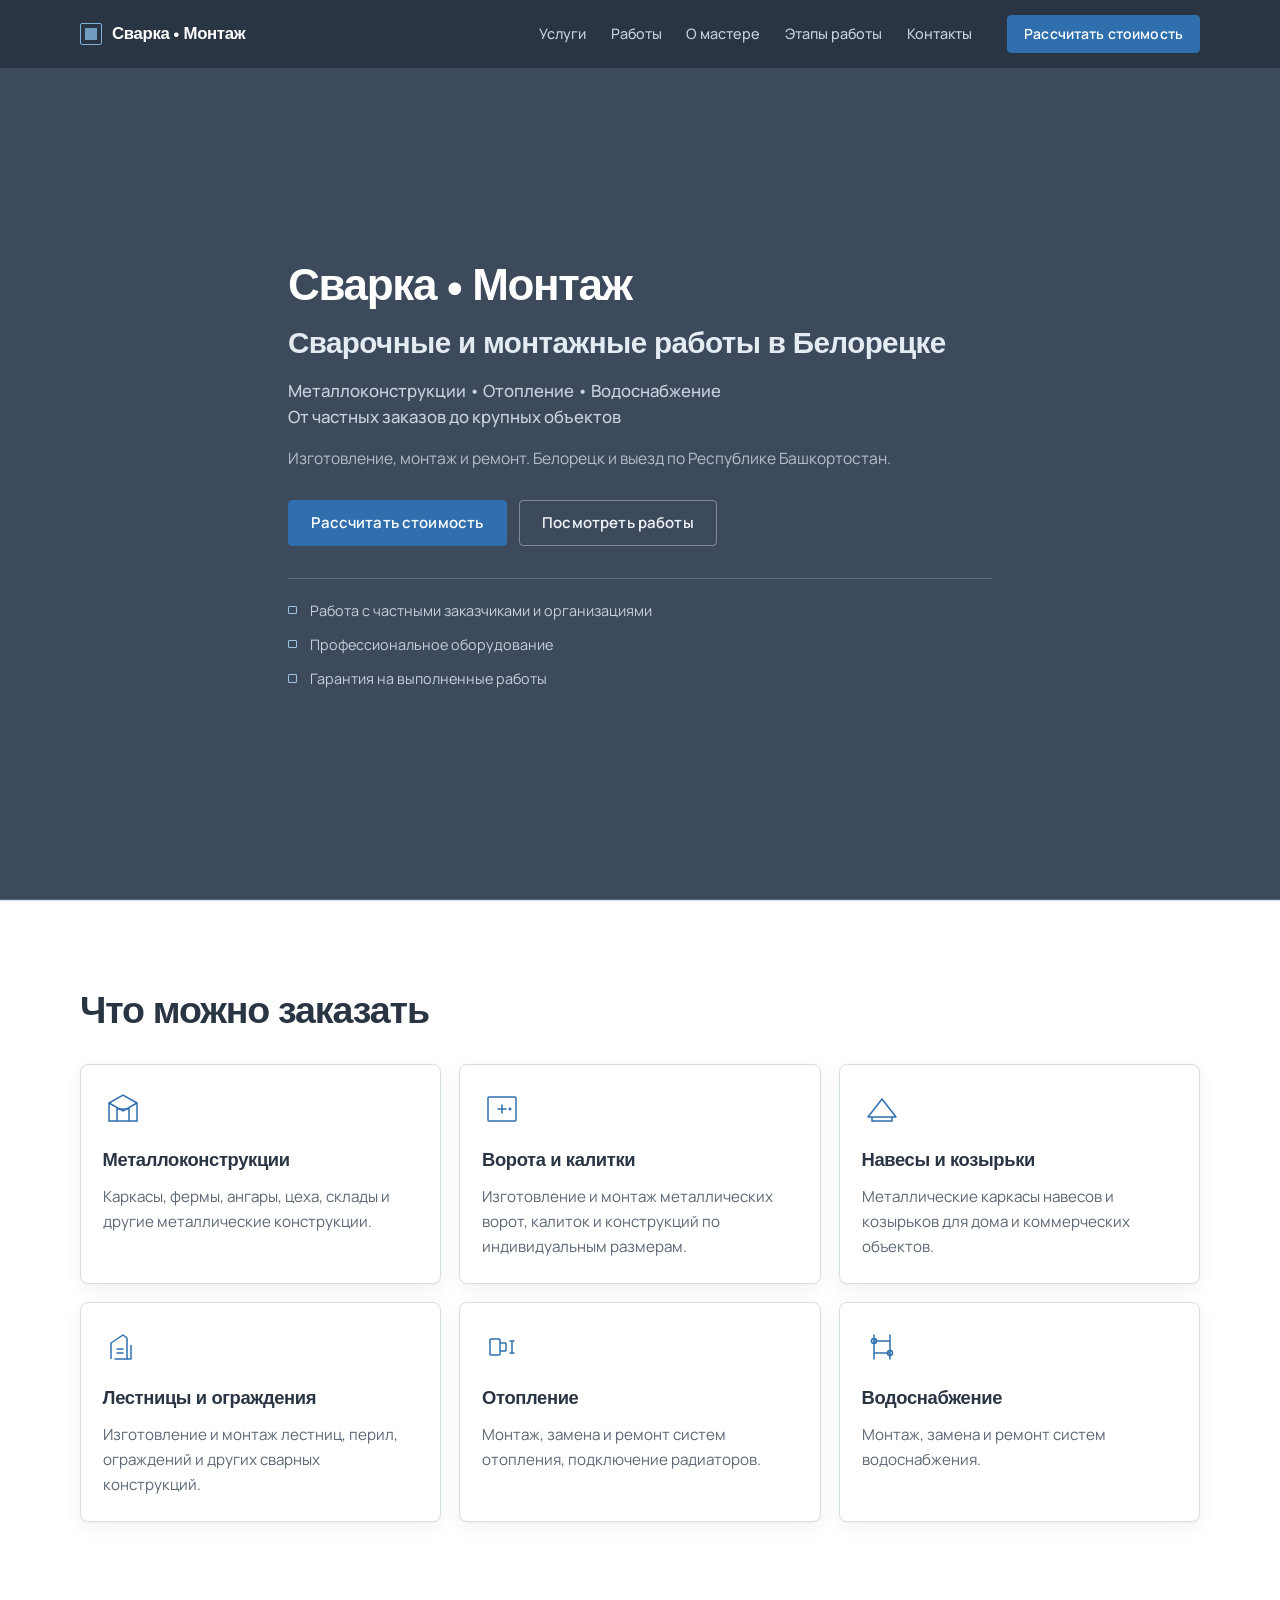
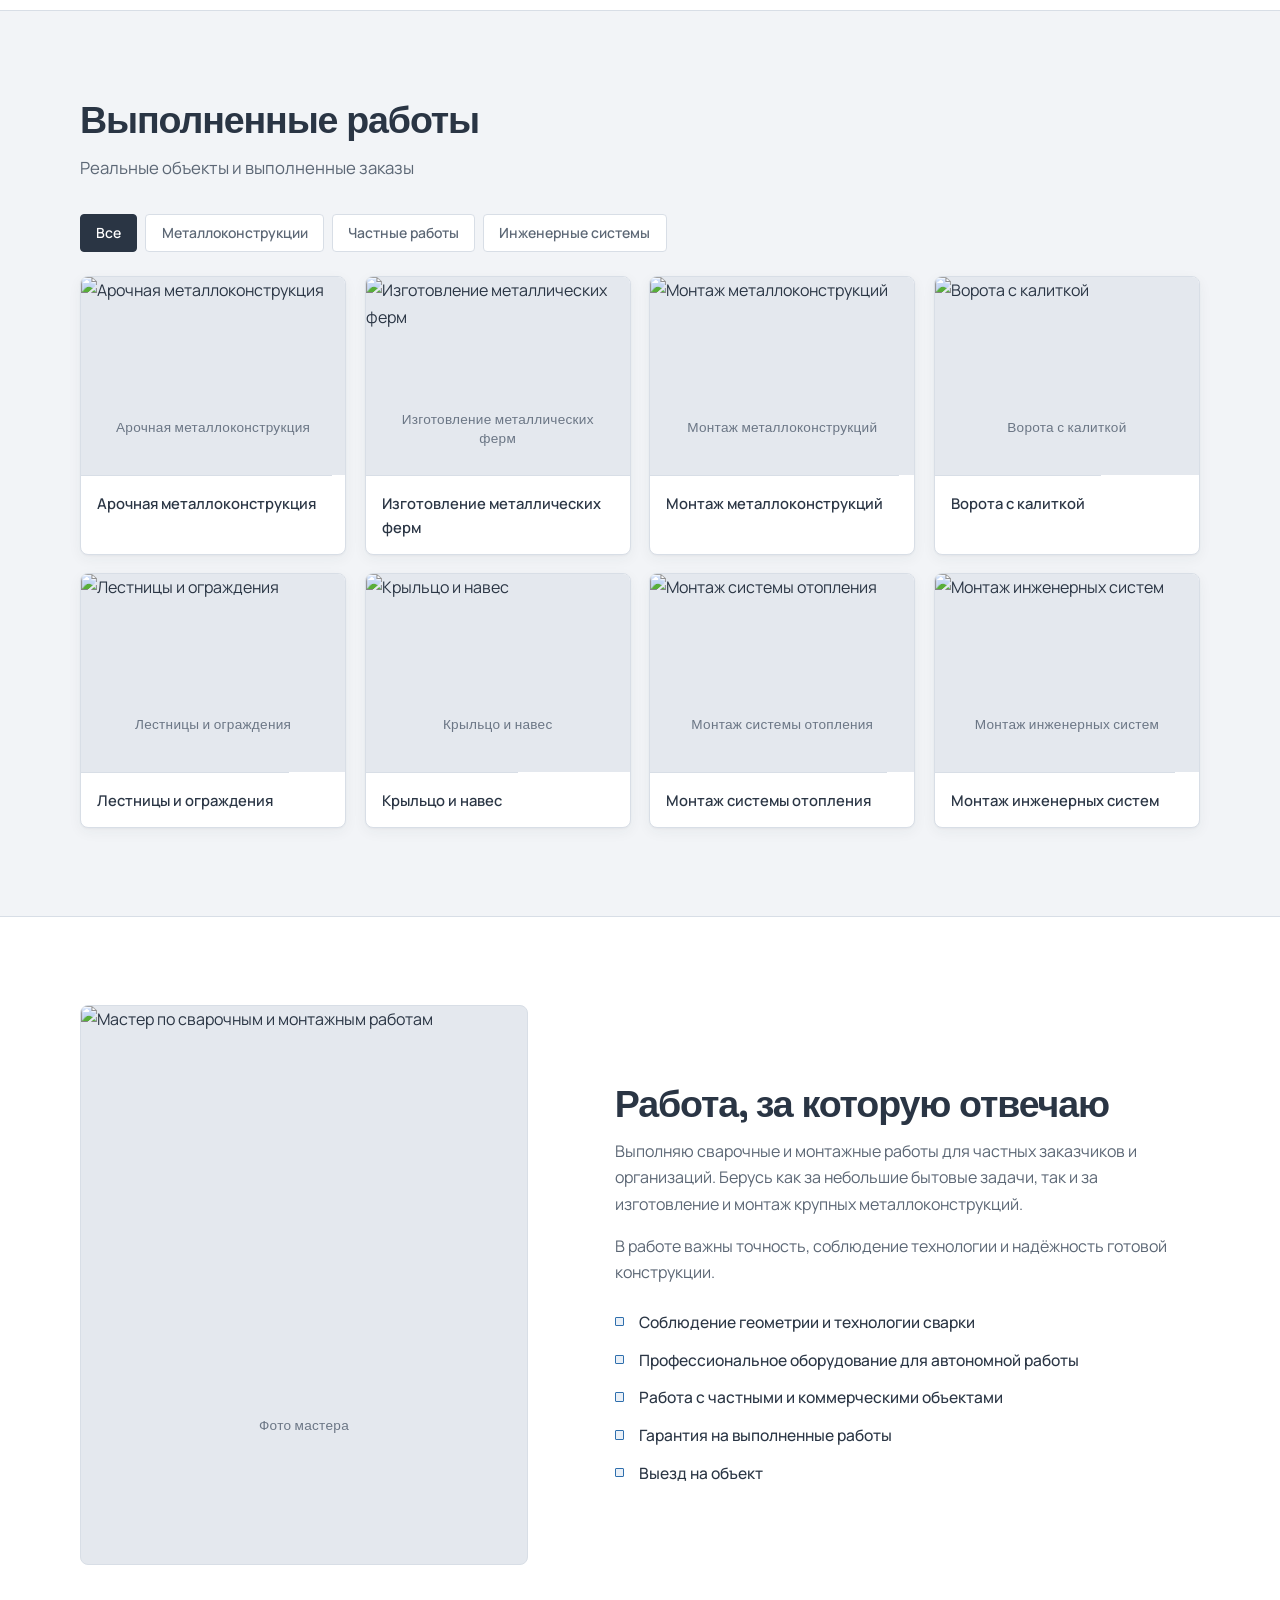
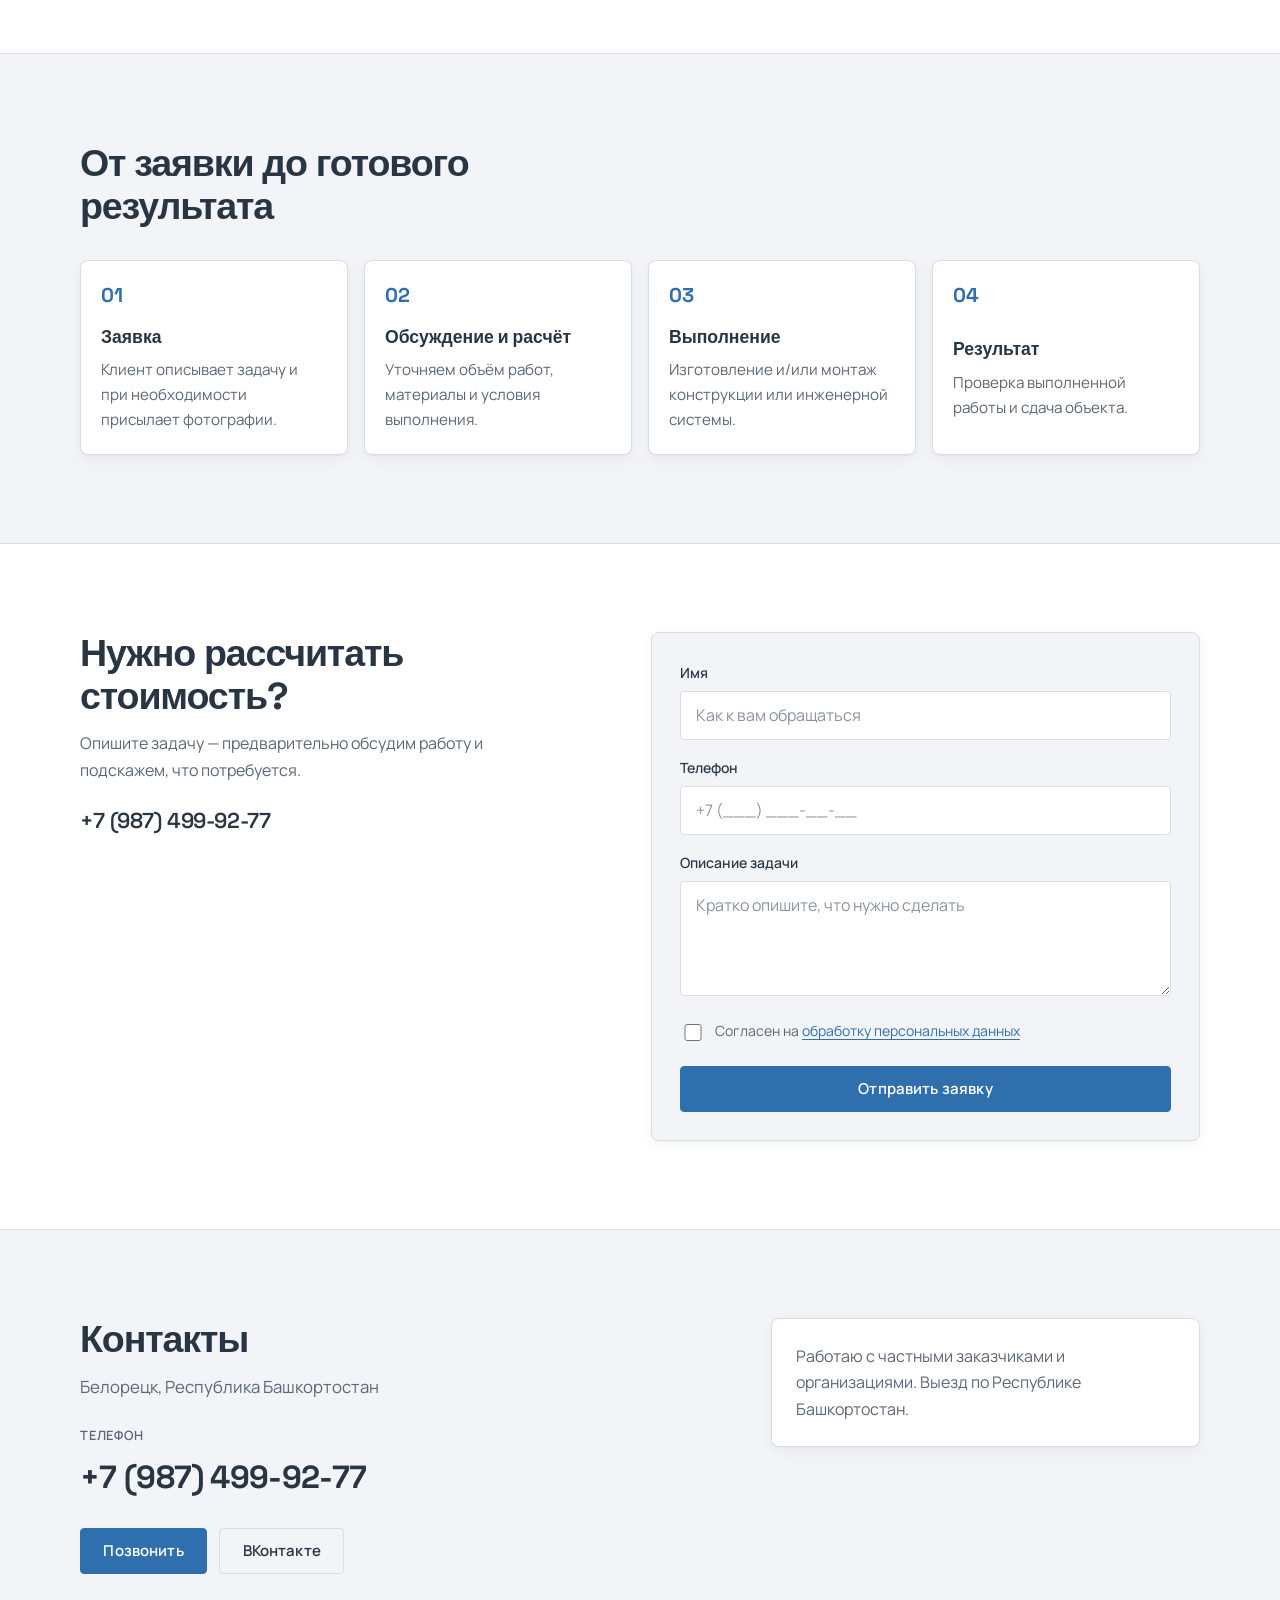
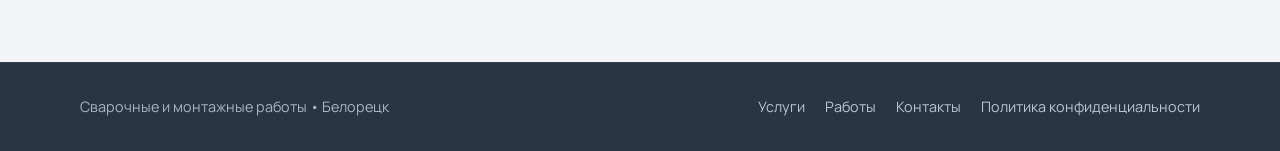
==== commit 99ae0bfa: "изменение 1" ====
--- a/index.html
+++ b/index.html
@@ -6,7 +6,7 @@
   <title>Сварка и монтаж в Белорецке — металлоконструкции, отопление, водоснабжение</title>
   <meta name="description" content="Сварочные и монтажные работы в Белорецке и Республике Башкортостан. Металлоконструкции, ворота, навесы, отопление и водоснабжение. Расчёт стоимости по заявке.">
   <meta name="keywords" content="сварка Белорецк, металлоконструкции, монтаж, отопление, водоснабжение, Башкортостан">
-  <meta name="author" content="Сварка & Монтаж">
+  <meta name="author" content="Сварка • Монтаж">
   <meta name="robots" content="index, follow">
 
   <!-- Open Graph -->
@@ -16,9 +16,9 @@
   <meta property="og:description" content="Металлоконструкции, отопление и водоснабжение. От частных заказов до крупных объектов. Белорецк и Республика Башкортостан.">
   <meta property="og:url" content="">
   <meta property="og:image" content="images/og-placeholder.svg">
-  <meta property="og:site_name" content="Сварка & Монтаж">
-
-  <meta name="theme-color" content="#1a2332">
+  <meta property="og:site_name" content="Сварка • Монтаж">
+
+  <meta name="theme-color" content="#2a3544">
   <link rel="icon" href="favicon.svg" type="image/svg+xml">
   <link rel="preconnect" href="https://fonts.googleapis.com">
   <link rel="preconnect" href="https://fonts.gstatic.com" crossorigin>
@@ -32,7 +32,7 @@
     <div class="container header__inner">
       <a class="logo" href="#top" aria-label="Сварка и Монтаж — на главную">
         <span class="logo__mark" aria-hidden="true"></span>
-        <span class="logo__text">Сварка &amp; Монтаж</span>
+        <span class="logo__text">Сварка • Монтаж</span>
       </a>
 
       <nav class="nav" id="nav" aria-label="Основная навигация">
@@ -66,7 +66,7 @@
     <section class="hero" id="top">
       <div class="hero__bg" aria-hidden="true"></div>
       <div class="container hero__content">
-        <p class="hero__brand">Сварка &amp; Монтаж</p>
+        <p class="hero__brand">Сварка • Монтаж</p>
         <h1 class="hero__title">Сварочные и монтажные работы в Белорецке</h1>
         <p class="hero__subtitle">Металлоконструкции • Отопление • Водоснабжение<br>От частных заказов до крупных объектов</p>
         <p class="hero__text">Изготовление, монтаж и ремонт. Белорецк и выезд по Республике Башкортостан.</p>
--- a/css/style.css
+++ b/css/style.css
@@ -1,25 +1,25 @@
 /* ============================================
-   Сварка & Монтаж — основной стиль
-   Mobile-first, относительные пути
+   Сварка • Монтаж — основной стиль
+   Mobile-first, светлая индустриальная палитра
    ============================================ */
 
 :root {
-  --color-graphite: #1a2332;
-  --color-graphite-mid: #243044;
-  --color-graphite-soft: #2f3d52;
-  --color-navy: #152238;
-  --color-navy-deep: #0e1726;
-  --color-accent: #4a7fb5;
-  --color-accent-hover: #3a6a9a;
-  --color-accent-soft: rgba(74, 127, 181, 0.12);
-  --color-line: rgba(26, 35, 50, 0.12);
-  --color-line-light: rgba(255, 255, 255, 0.1);
-  --color-bg: #f3f5f7;
-  --color-bg-alt: #e8ecf0;
+  --color-graphite: #2a3544;
+  --color-graphite-mid: #3a4656;
+  --color-graphite-soft: #4a5668;
+  --color-navy: #2a3544;
+  --color-navy-deep: #243040;
+  --color-accent: #2f6fad;
+  --color-accent-hover: #255a8f;
+  --color-accent-soft: rgba(47, 111, 173, 0.1);
+  --color-line: #d8dee6;
+  --color-line-light: rgba(255, 255, 255, 0.14);
+  --color-bg: #ffffff;
+  --color-bg-alt: #f2f4f7;
   --color-surface: #ffffff;
-  --color-text: #1a2332;
-  --color-text-muted: #5a6575;
-  --color-placeholder: #c5ccd6;
+  --color-text: #2a3544;
+  --color-text-muted: #5c6775;
+  --color-placeholder: #e4e8ee;
   --color-placeholder-text: #6b7685;
 
   --font-display: "Space Grotesk", "Segoe UI", sans-serif;
@@ -37,7 +37,8 @@
   --header-h: 4rem;
   --container: 1120px;
   --transition: 0.25s ease;
-  --shadow-soft: 0 1px 2px rgba(14, 23, 38, 0.04);
+  --shadow-soft: 0 1px 2px rgba(42, 53, 68, 0.04), 0 4px 14px rgba(42, 53, 68, 0.05);
+  --shadow-card: 0 1px 2px rgba(42, 53, 68, 0.04), 0 6px 18px rgba(42, 53, 68, 0.06);
 }
 
 *,
@@ -152,14 +153,14 @@
 }
 
 .hero .btn--ghost {
-  color: #e8eef5;
-  border-color: rgba(255, 255, 255, 0.28);
+  color: #f0f4f8;
+  border-color: rgba(255, 255, 255, 0.35);
 }
 
 .hero .btn--ghost:hover {
   border-color: #fff;
   color: #fff;
-  background: rgba(255, 255, 255, 0.06);
+  background: rgba(255, 255, 255, 0.08);
 }
 
 .btn--sm {
@@ -172,27 +173,26 @@
   width: 100%;
 }
 
-/* Header */
+/* Header — тёмно-графитовый контрастный элемент */
 .header {
   position: fixed;
   inset: 0 0 auto;
   z-index: 100;
   height: var(--header-h);
-  background: rgba(243, 245, 247, 0.88);
-  backdrop-filter: blur(12px);
+  background: var(--color-graphite);
   border-bottom: 1px solid transparent;
-  transition: border-color var(--transition), background var(--transition);
+  transition: border-color var(--transition), box-shadow var(--transition);
 }
 
 .header.is-scrolled {
-  border-bottom-color: var(--color-line);
-  background: rgba(255, 255, 255, 0.94);
+  border-bottom-color: rgba(255, 255, 255, 0.08);
+  box-shadow: 0 2px 12px rgba(42, 53, 68, 0.18);
 }
 
 .header--static {
   position: sticky;
-  background: var(--color-surface);
-  border-bottom: 1px solid var(--color-line);
+  background: var(--color-graphite);
+  border-bottom: 1px solid rgba(255, 255, 255, 0.08);
 }
 
 .header__inner {
@@ -207,7 +207,7 @@
   display: inline-flex;
   align-items: center;
   gap: 0.65rem;
-  color: var(--color-graphite);
+  color: #fff;
   text-decoration: none;
   font-family: var(--font-display);
   font-weight: 600;
@@ -216,23 +216,25 @@
 }
 
 .logo:hover {
-  color: var(--color-graphite);
+  color: #fff;
 }
 
 .logo__mark {
   width: 1.35rem;
   height: 1.35rem;
-  border: 1.5px solid var(--color-accent);
+  border: 1.5px solid #7eb0d8;
   border-radius: 2px;
   position: relative;
   flex-shrink: 0;
+  background: transparent;
 }
 
 .logo__mark::after {
   content: "";
   position: absolute;
-  inset: 3px;
-  background: linear-gradient(135deg, var(--color-accent) 0%, transparent 55%);
+  inset: 4px;
+  background: #7eb0d8;
+  opacity: 0.85;
 }
 
 .nav {
@@ -284,9 +286,9 @@
 .burger {
   width: 2.5rem;
   height: 2.5rem;
-  border: 1px solid var(--color-line);
+  border: 1px solid rgba(255, 255, 255, 0.28);
   border-radius: var(--radius);
-  background: var(--color-surface);
+  background: transparent;
   display: inline-flex;
   flex-direction: column;
   align-items: center;
@@ -300,7 +302,7 @@
   display: block;
   width: 1.1rem;
   height: 1.5px;
-  background: var(--color-graphite);
+  background: #fff;
   transition: transform var(--transition), opacity var(--transition);
 }
 
@@ -320,33 +322,26 @@
   overflow: hidden;
 }
 
-/* Hero */
+/* Hero — контрастный, но не почти чёрный */
 .hero {
   position: relative;
   min-height: 100svh;
   display: flex;
   align-items: flex-end;
   padding: calc(var(--header-h) + 2.5rem) 0 3rem;
-  color: #eef2f7;
+  color: #f2f5f8;
   overflow: hidden;
 }
 
 .hero__bg {
   position: absolute;
   inset: 0;
-  background:
-    linear-gradient(160deg, rgba(14, 23, 38, 0.35) 0%, transparent 45%),
-    linear-gradient(0deg, rgba(14, 23, 38, 0.92) 0%, rgba(21, 34, 56, 0.78) 42%, rgba(26, 35, 50, 0.55) 100%),
-    repeating-linear-gradient(
-      -18deg,
-      transparent,
-      transparent 18px,
-      rgba(255, 255, 255, 0.015) 18px,
-      rgba(255, 255, 255, 0.015) 19px
-    ),
-    radial-gradient(ellipse 80% 60% at 70% 20%, rgba(74, 127, 181, 0.22), transparent 55%),
-    linear-gradient(135deg, #0e1726 0%, #1a2332 40%, #152238 70%, #243044 100%);
+  background: #3d4a5c;
   z-index: 0;
+}
+
+.hero__bg::before {
+  content: none;
 }
 
 .hero__bg::after {
@@ -354,7 +349,7 @@
   position: absolute;
   inset: auto 0 0;
   height: 1px;
-  background: linear-gradient(90deg, transparent, rgba(74, 127, 181, 0.5), transparent);
+  background: rgba(126, 176, 216, 0.35);
 }
 
 .hero__content {
@@ -380,20 +375,20 @@
   font-weight: 600;
   letter-spacing: -0.02em;
   line-height: 1.25;
-  color: #d7e0eb;
+  color: #e4ebf2;
 }
 
 .hero__subtitle {
   margin: 0 0 1rem;
   font-size: 1.05rem;
   line-height: 1.55;
-  color: #b8c5d4;
+  color: #c9d3de;
   font-weight: 500;
 }
 
 .hero__text {
   margin: 0 0 1.75rem;
-  color: #9aa8b8;
+  color: #b4bfcc;
   font-size: 0.975rem;
 }
 
@@ -408,7 +403,7 @@
   list-style: none;
   margin: 0;
   padding: 1.25rem 0 0;
-  border-top: 1px solid var(--color-line-light);
+  border-top: 1px solid rgba(255, 255, 255, 0.18);
   display: grid;
   gap: 0.65rem;
 }
@@ -417,7 +412,7 @@
   position: relative;
   padding-left: 1.4rem;
   font-size: 0.9rem;
-  color: #a8b6c6;
+  color: #c5d0db;
 }
 
 .hero__benefits li::before {
@@ -427,7 +422,7 @@
   top: 0.45em;
   width: 0.55rem;
   height: 0.55rem;
-  border: 1.5px solid var(--color-accent);
+  border: 1.5px solid #9ec4e4;
   border-radius: 1px;
 }
 
@@ -452,7 +447,7 @@
 }
 
 .section__title--light {
-  color: #fff;
+  color: var(--color-graphite);
 }
 
 .section__subtitle {
@@ -461,7 +456,7 @@
   font-size: 1.05rem;
 }
 
-/* Services */
+/* Services — белая секция */
 .services {
   background: var(--color-surface);
   border-block: 1px solid var(--color-line);
@@ -476,13 +471,14 @@
   padding: 1.5rem 1.35rem;
   border: 1px solid var(--color-line);
   border-radius: var(--radius-md);
-  background: var(--color-bg);
-  transition: border-color var(--transition), background var(--transition);
+  background: var(--color-surface);
+  box-shadow: var(--shadow-card);
+  transition: border-color var(--transition), box-shadow var(--transition);
 }
 
 .service-card:hover {
-  border-color: rgba(74, 127, 181, 0.45);
-  background: #fff;
+  border-color: #b7c8da;
+  box-shadow: 0 2px 4px rgba(42, 53, 68, 0.05), 0 10px 24px rgba(42, 53, 68, 0.08);
 }
 
 .service-card__icon {
@@ -511,9 +507,9 @@
   font-size: 0.95rem;
 }
 
-/* Portfolio */
+/* Portfolio — светло-серая секция */
 .works {
-  background: var(--color-bg);
+  background: var(--color-bg-alt);
 }
 
 .filters {
@@ -560,16 +556,18 @@
   border: 1px solid var(--color-line);
   border-radius: var(--radius-md);
   background: var(--color-surface);
+  box-shadow: var(--shadow-soft);
   overflow: hidden;
   cursor: pointer;
   text-align: left;
   font: inherit;
   color: inherit;
-  transition: border-color var(--transition), transform 0.2s ease;
+  transition: border-color var(--transition), box-shadow var(--transition);
 }
 
 .portfolio-item:hover {
-  border-color: rgba(74, 127, 181, 0.5);
+  border-color: #b7c8da;
+  box-shadow: var(--shadow-card);
 }
 
 .portfolio-item.is-hidden {
@@ -599,27 +597,16 @@
   border-top: 1px solid var(--color-line);
 }
 
-/* Neutral placeholders */
+/* Neutral placeholders — спокойная рамка под реальные фото */
 .placeholder {
   display: grid;
   place-items: center;
-  background:
-    linear-gradient(145deg, #d5dbe3 0%, #c0c8d3 45%, #b4bdc9 100%);
+  background: var(--color-placeholder);
   position: relative;
 }
 
 .placeholder::before {
-  content: "";
-  position: absolute;
-  inset: 0;
-  background:
-    repeating-linear-gradient(
-      45deg,
-      transparent,
-      transparent 12px,
-      rgba(255, 255, 255, 0.05) 12px,
-      rgba(255, 255, 255, 0.05) 13px
-    );
+  content: none;
 }
 
 .placeholder::after {
@@ -642,10 +629,10 @@
 }
 
 .placeholder.has-image {
-  background: #111;
-}
-
-/* About */
+  background: #f0f2f5;
+}
+
+/* About — белая секция */
 .about {
   background: var(--color-surface);
   border-block: 1px solid var(--color-line);
@@ -704,9 +691,9 @@
   background: var(--color-accent-soft);
 }
 
-/* Process */
+/* Process — светло-серая секция */
 .process {
-  background: var(--color-bg);
+  background: var(--color-bg-alt);
 }
 
 .process__list {
@@ -726,6 +713,7 @@
   background: var(--color-surface);
   border: 1px solid var(--color-line);
   border-radius: var(--radius-md);
+  box-shadow: var(--shadow-soft);
 }
 
 .process__num {
@@ -750,12 +738,11 @@
   font-size: 0.95rem;
 }
 
-/* Request */
+/* Request — светлый CTA-блок (не тёмная секция) */
 .request {
-  background:
-    radial-gradient(ellipse 70% 80% at 100% 0%, rgba(74, 127, 181, 0.18), transparent 50%),
-    linear-gradient(160deg, var(--color-navy-deep), var(--color-graphite-mid));
-  color: #d7e0eb;
+  background: var(--color-surface);
+  border-top: 1px solid var(--color-line);
+  color: var(--color-text);
 }
 
 .request__wrap {
@@ -765,7 +752,7 @@
 
 .request__lead {
   margin: 0 0 1.25rem;
-  color: #a8b6c6;
+  color: var(--color-text-muted);
   max-width: 28rem;
 }
 
@@ -774,7 +761,7 @@
   font-family: var(--font-display);
   font-size: 1.35rem;
   font-weight: 600;
-  color: #fff;
+  color: var(--color-graphite);
   text-decoration: none;
   letter-spacing: -0.02em;
 }
@@ -784,10 +771,11 @@
 }
 
 .form {
-  background: rgba(255, 255, 255, 0.04);
-  border: 1px solid var(--color-line-light);
+  background: var(--color-bg-alt);
+  border: 1px solid var(--color-line);
   border-radius: var(--radius-md);
   padding: 1.5rem 1.25rem;
+  box-shadow: var(--shadow-soft);
 }
 
 .form__group {
@@ -799,17 +787,17 @@
   margin-bottom: 0.4rem;
   font-size: 0.875rem;
   font-weight: 560;
-  color: #c5d0dc;
+  color: var(--color-text);
 }
 
 .form__input,
 .form__textarea {
   width: 100%;
   padding: 0.8rem 0.95rem;
-  border: 1px solid rgba(255, 255, 255, 0.16);
+  border: 1px solid var(--color-line);
   border-radius: var(--radius);
-  background: rgba(14, 23, 38, 0.45);
-  color: #fff;
+  background: var(--color-surface);
+  color: var(--color-text);
   font-family: var(--font-body);
   font-size: 1rem;
   transition: border-color var(--transition), background var(--transition);
@@ -817,19 +805,20 @@
 
 .form__input::placeholder,
 .form__textarea::placeholder {
-  color: #7a8796;
+  color: #8a94a1;
 }
 
 .form__input:hover,
 .form__textarea:hover {
-  border-color: rgba(255, 255, 255, 0.28);
+  border-color: #b8c2ce;
 }
 
 .form__input:focus,
 .form__textarea:focus {
   outline: none;
   border-color: var(--color-accent);
-  background: rgba(14, 23, 38, 0.65);
+  background: #fff;
+  box-shadow: 0 0 0 3px var(--color-accent-soft);
 }
 
 .form__textarea {
@@ -854,21 +843,21 @@
 
 .form__check-label {
   font-size: 0.875rem;
-  color: #a8b6c6;
+  color: var(--color-text-muted);
   line-height: 1.45;
 }
 
 .form__check-label a {
-  color: #d7e0eb;
+  color: var(--color-accent);
 }
 
 .form__success {
   margin: 1rem 0 0;
   padding: 0.9rem 1rem;
-  border: 1px solid rgba(74, 127, 181, 0.45);
+  border: 1px solid #b7cfe6;
   border-radius: var(--radius);
   background: var(--color-accent-soft);
-  color: #d7e0eb;
+  color: var(--color-text);
   font-size: 0.925rem;
 }
 
@@ -877,9 +866,9 @@
   border-color: #c47a7a;
 }
 
-/* Contacts */
+/* Contacts — светло-серая секция */
 .contacts {
-  background: var(--color-surface);
+  background: var(--color-bg-alt);
   border-top: 1px solid var(--color-line);
 }
 
@@ -928,7 +917,8 @@
   padding: 1.5rem;
   border: 1px solid var(--color-line);
   border-radius: var(--radius-md);
-  background: var(--color-bg);
+  background: var(--color-surface);
+  box-shadow: var(--shadow-soft);
   align-self: start;
 }
 
@@ -937,10 +927,10 @@
   color: var(--color-text-muted);
 }
 
-/* Footer */
+/* Footer — тёмно-графитовый */
 .footer {
-  background: var(--color-navy-deep);
-  color: #8b97a8;
+  background: var(--color-graphite);
+  color: #a8b4c0;
   padding: 2rem 0;
   border-top: 1px solid rgba(255, 255, 255, 0.06);
 }
@@ -1038,7 +1028,7 @@
   width: 100%;
   height: 100%;
   object-fit: contain;
-  background: #111;
+  background: #f0f2f5;
 }
 
 .lightbox__caption {
@@ -1170,7 +1160,11 @@
     padding: 0.45rem 0.7rem;
     border: 0;
     font-size: 0.9rem;
-    color: var(--color-text-muted);
+    color: #c5d0db;
+  }
+
+  .nav__link:hover {
+    color: #fff;
   }
 
   .nav__cta {
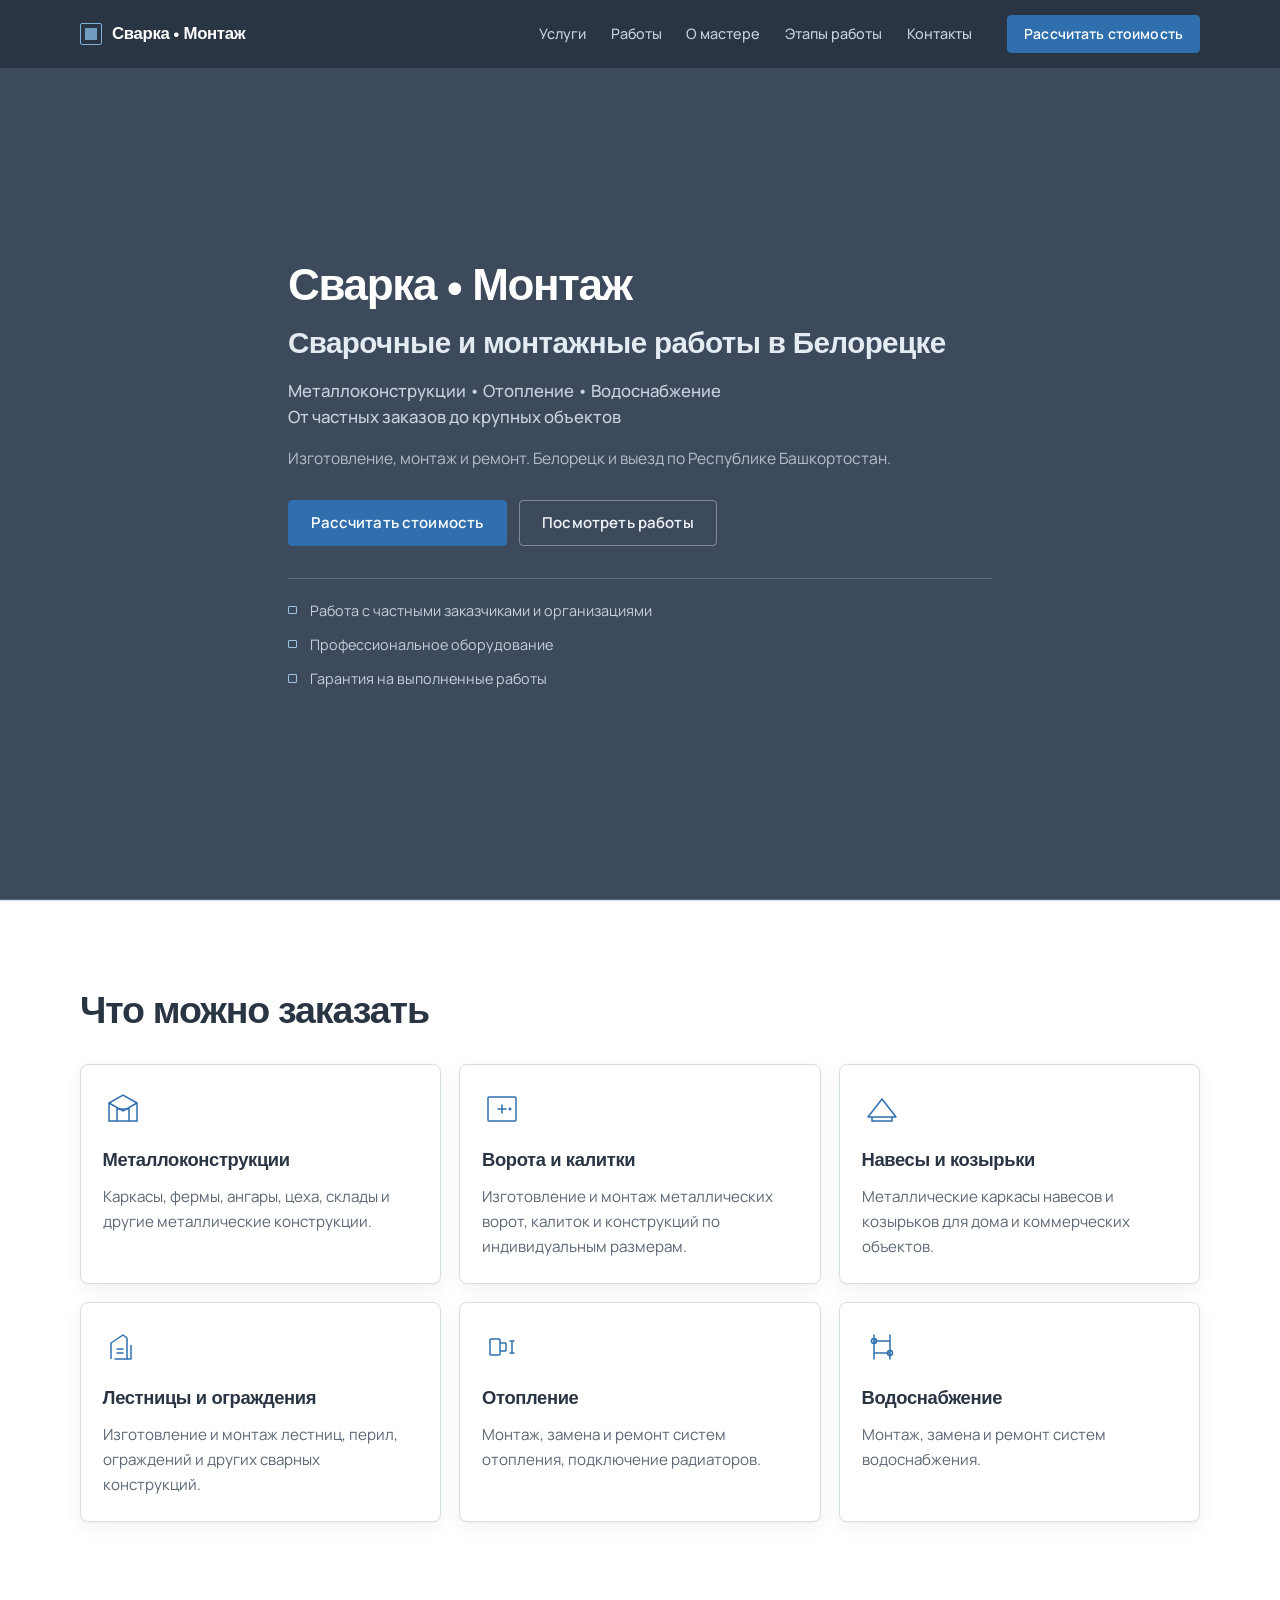
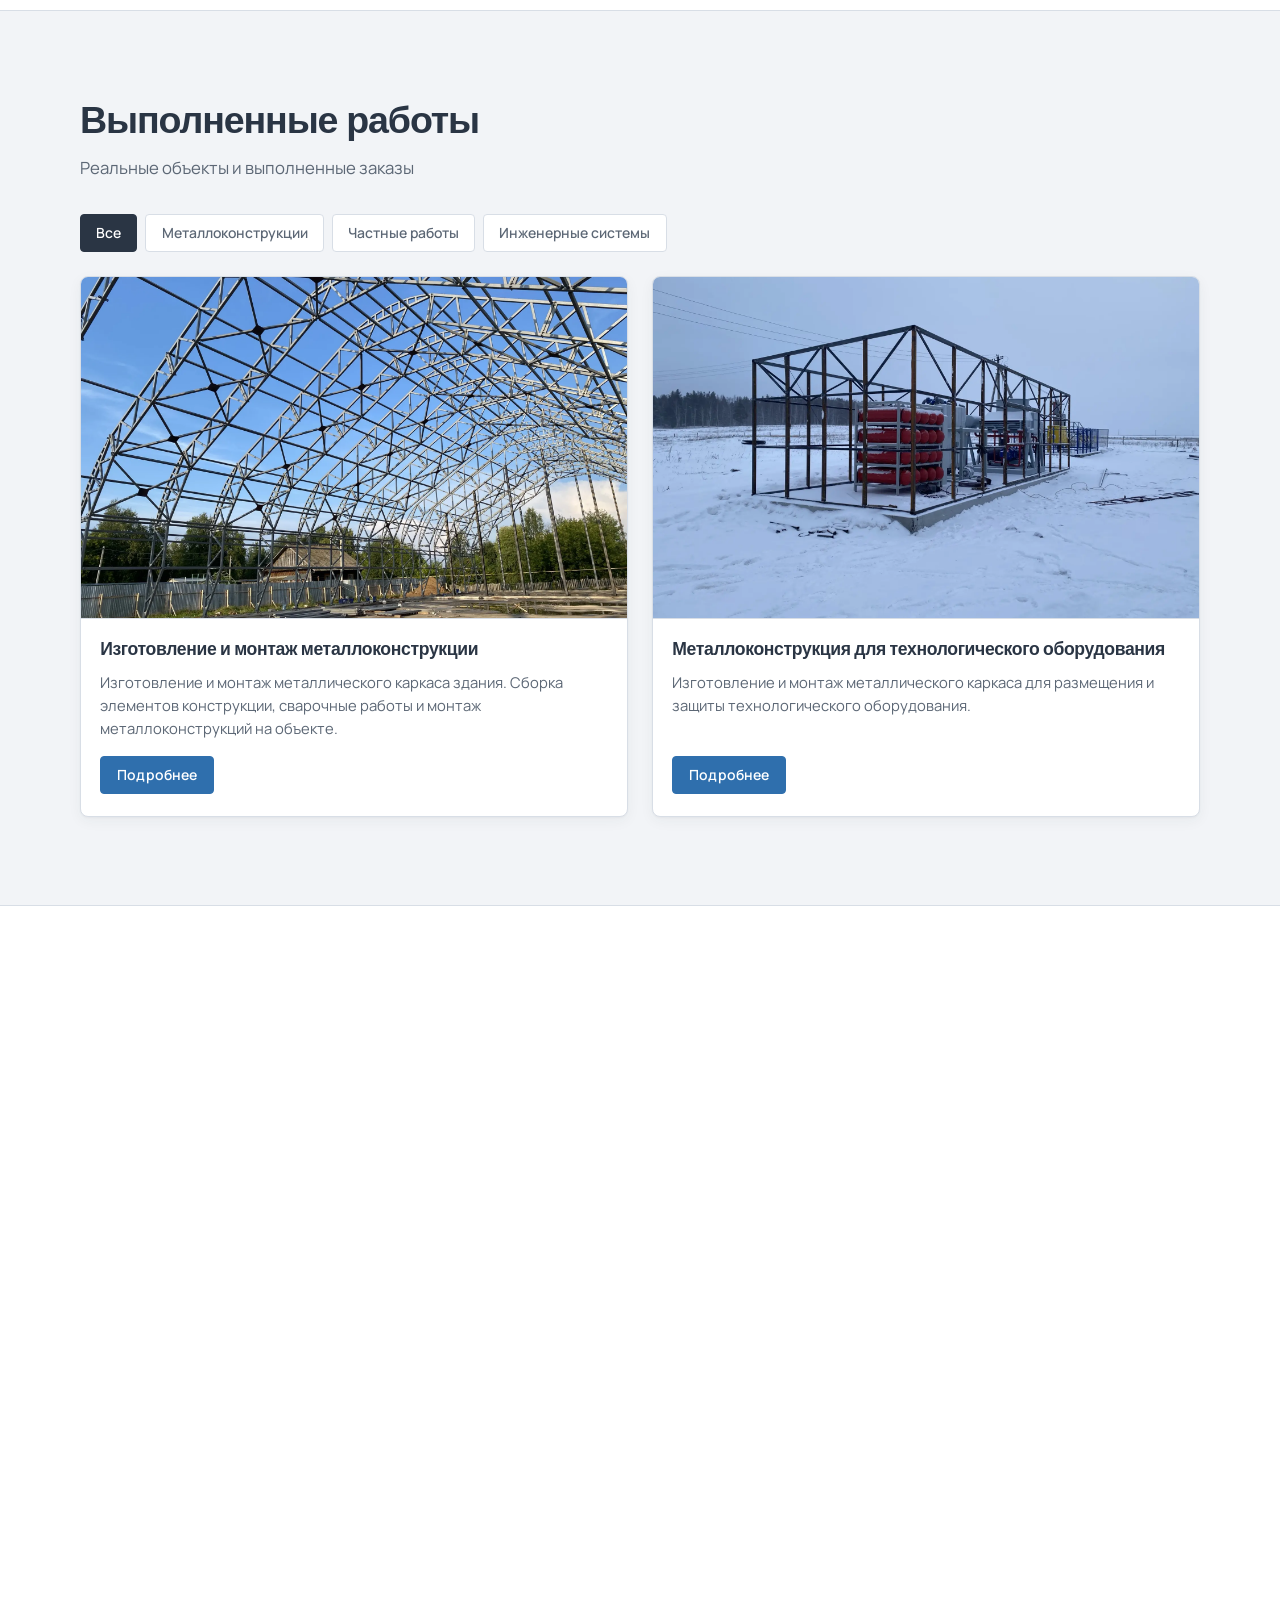
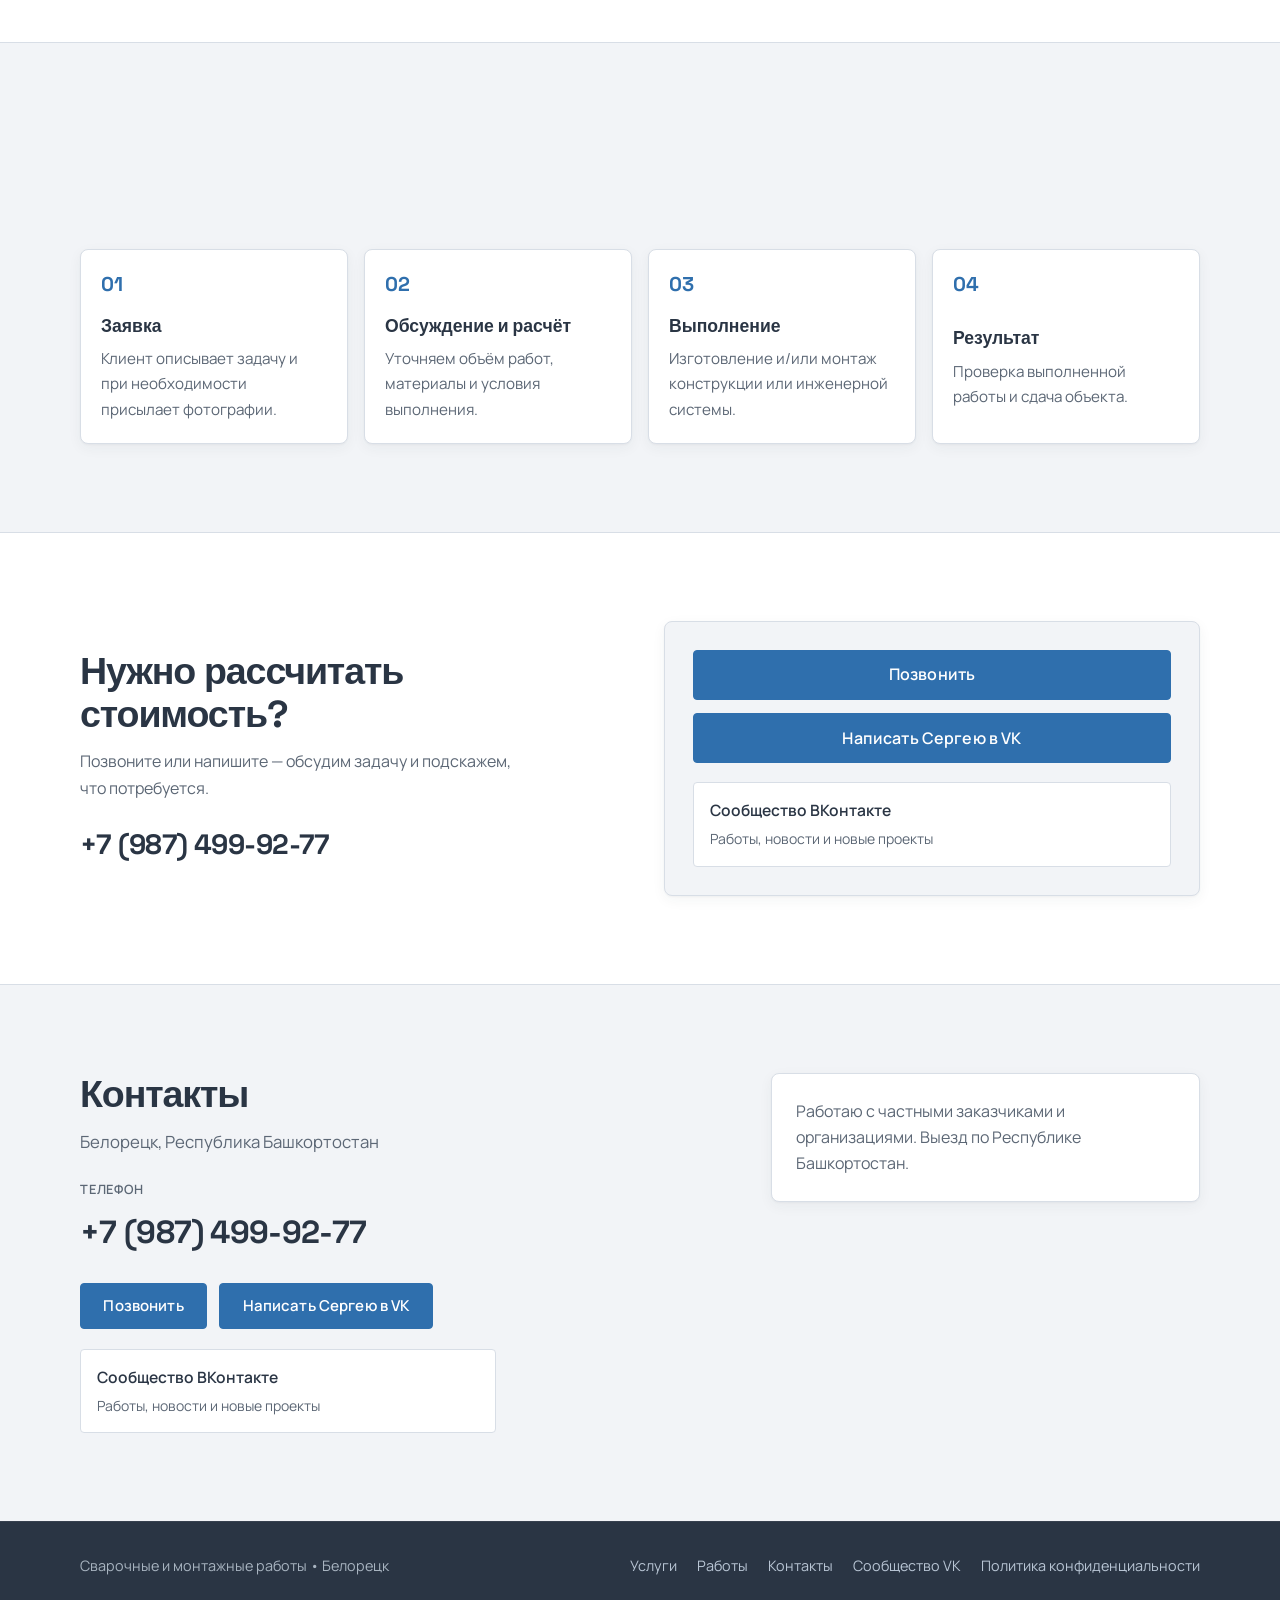
==== commit 2b3e0d6b: "изменения 2" ====
--- a/index.html
+++ b/index.html
@@ -43,7 +43,7 @@
           <li><a class="nav__link" href="#process">Этапы работы</a></li>
           <li><a class="nav__link" href="#contacts">Контакты</a></li>
         </ul>
-        <a class="btn btn--primary btn--sm nav__cta" href="#request">Рассчитать стоимость</a>
+        <a class="btn btn--primary btn--sm nav__cta" href="#contacts">Рассчитать стоимость</a>
       </nav>
 
       <button
@@ -71,7 +71,7 @@
         <p class="hero__subtitle">Металлоконструкции • Отопление • Водоснабжение<br>От частных заказов до крупных объектов</p>
         <p class="hero__text">Изготовление, монтаж и ремонт. Белорецк и выезд по Республике Башкортостан.</p>
         <div class="hero__actions">
-          <a class="btn btn--primary" href="#request">Рассчитать стоимость</a>
+          <a class="btn btn--primary" href="#contacts">Рассчитать стоимость</a>
           <a class="btn btn--ghost" href="#works">Посмотреть работы</a>
         </div>
         <ul class="hero__benefits">
@@ -180,118 +180,57 @@
         </div>
 
         <div class="portfolio" id="portfolio">
-          <!-- Чтобы добавить фото: положите файл в images/portfolio/ и укажите путь в data-src -->
-          <button
+          <article
             class="portfolio-item reveal"
-            type="button"
             data-category="metal"
-            data-src="images/portfolio/arch-structure.jpg"
-            data-title="Арочная металлоконструкция"
-            aria-label="Открыть: Арочная металлоконструкция"
+            data-title="Изготовление и монтаж металлоконструкции"
+            data-images="images/portfolio/angar-main.png|images/portfolio/angar-montazh.png|images/portfolio/angar-process.png|images/portfolio/angar-fermy.png|images/portfolio/angar-result.png"
+            tabindex="0"
+            role="button"
+            aria-label="Открыть проект: Изготовление и монтаж металлоконструкции"
           >
-            <div class="portfolio-item__media placeholder" data-placeholder="Арочная металлоконструкция">
-              <img class="portfolio-item__img" src="" alt="Арочная металлоконструкция" loading="lazy" hidden>
-            </div>
-            <span class="portfolio-item__caption">Арочная металлоконструкция</span>
-          </button>
-
-          <button
+            <div class="portfolio-item__media">
+              <img
+                class="portfolio-item__img"
+                src="images/portfolio/angar-main.png"
+                alt="Изготовление и монтаж металлоконструкции — общий вид каркаса"
+                loading="lazy"
+                width="1200"
+                height="800"
+              >
+            </div>
+            <div class="portfolio-item__body">
+              <h3 class="portfolio-item__title">Изготовление и монтаж металлоконструкции</h3>
+              <p class="portfolio-item__text">Изготовление и монтаж металлического каркаса здания. Сборка элементов конструкции, сварочные работы и монтаж металлоконструкций на объекте.</p>
+              <span class="btn btn--primary btn--sm portfolio-item__btn">Подробнее</span>
+            </div>
+          </article>
+
+          <article
             class="portfolio-item reveal"
-            type="button"
             data-category="metal"
-            data-src="images/portfolio/trusses.jpg"
-            data-title="Изготовление металлических ферм"
-            aria-label="Открыть: Изготовление металлических ферм"
+            data-title="Металлоконструкция для технологического оборудования"
+            data-images="images/portfolio/equipment-frame.png|images/portfolio/equipment-frame-detail.png|images/portfolio/equipment-building.png|images/portfolio/equipment-result.png"
+            tabindex="0"
+            role="button"
+            aria-label="Открыть проект: Металлоконструкция для технологического оборудования"
           >
-            <div class="portfolio-item__media placeholder" data-placeholder="Изготовление металлических ферм">
-              <img class="portfolio-item__img" src="" alt="Изготовление металлических ферм" loading="lazy" hidden>
-            </div>
-            <span class="portfolio-item__caption">Изготовление металлических ферм</span>
-          </button>
-
-          <button
-            class="portfolio-item reveal"
-            type="button"
-            data-category="metal"
-            data-src="images/portfolio/metal-install.jpg"
-            data-title="Монтаж металлоконструкций"
-            aria-label="Открыть: Монтаж металлоконструкций"
-          >
-            <div class="portfolio-item__media placeholder" data-placeholder="Монтаж металлоконструкций">
-              <img class="portfolio-item__img" src="" alt="Монтаж металлоконструкций" loading="lazy" hidden>
-            </div>
-            <span class="portfolio-item__caption">Монтаж металлоконструкций</span>
-          </button>
-
-          <button
-            class="portfolio-item reveal"
-            type="button"
-            data-category="private"
-            data-src="images/portfolio/gates.jpg"
-            data-title="Ворота с калиткой"
-            aria-label="Открыть: Ворота с калиткой"
-          >
-            <div class="portfolio-item__media placeholder" data-placeholder="Ворота с калиткой">
-              <img class="portfolio-item__img" src="" alt="Ворота с калиткой" loading="lazy" hidden>
-            </div>
-            <span class="portfolio-item__caption">Ворота с калиткой</span>
-          </button>
-
-          <button
-            class="portfolio-item reveal"
-            type="button"
-            data-category="private"
-            data-src="images/portfolio/stairs.jpg"
-            data-title="Лестницы и ограждения"
-            aria-label="Открыть: Лестницы и ограждения"
-          >
-            <div class="portfolio-item__media placeholder" data-placeholder="Лестницы и ограждения">
-              <img class="portfolio-item__img" src="" alt="Лестницы и ограждения" loading="lazy" hidden>
-            </div>
-            <span class="portfolio-item__caption">Лестницы и ограждения</span>
-          </button>
-
-          <button
-            class="portfolio-item reveal"
-            type="button"
-            data-category="private"
-            data-src="images/portfolio/canopy.jpg"
-            data-title="Крыльцо и навес"
-            aria-label="Открыть: Крыльцо и навес"
-          >
-            <div class="portfolio-item__media placeholder" data-placeholder="Крыльцо и навес">
-              <img class="portfolio-item__img" src="" alt="Крыльцо и навес" loading="lazy" hidden>
-            </div>
-            <span class="portfolio-item__caption">Крыльцо и навес</span>
-          </button>
-
-          <button
-            class="portfolio-item reveal"
-            type="button"
-            data-category="engineering"
-            data-src="images/portfolio/heating.jpg"
-            data-title="Монтаж системы отопления"
-            aria-label="Открыть: Монтаж системы отопления"
-          >
-            <div class="portfolio-item__media placeholder" data-placeholder="Монтаж системы отопления">
-              <img class="portfolio-item__img" src="" alt="Монтаж системы отопления" loading="lazy" hidden>
-            </div>
-            <span class="portfolio-item__caption">Монтаж системы отопления</span>
-          </button>
-
-          <button
-            class="portfolio-item reveal"
-            type="button"
-            data-category="engineering"
-            data-src="images/portfolio/engineering.jpg"
-            data-title="Монтаж инженерных систем"
-            aria-label="Открыть: Монтаж инженерных систем"
-          >
-            <div class="portfolio-item__media placeholder" data-placeholder="Монтаж инженерных систем">
-              <img class="portfolio-item__img" src="" alt="Монтаж инженерных систем" loading="lazy" hidden>
-            </div>
-            <span class="portfolio-item__caption">Монтаж инженерных систем</span>
-          </button>
+            <div class="portfolio-item__media">
+              <img
+                class="portfolio-item__img"
+                src="images/portfolio/equipment-frame.png"
+                alt="Металлоконструкция для технологического оборудования — металлический каркас"
+                loading="lazy"
+                width="1200"
+                height="800"
+              >
+            </div>
+            <div class="portfolio-item__body">
+              <h3 class="portfolio-item__title">Металлоконструкция для технологического оборудования</h3>
+              <p class="portfolio-item__text">Изготовление и монтаж металлического каркаса для размещения и защиты технологического оборудования.</p>
+              <span class="btn btn--primary btn--sm portfolio-item__btn">Подробнее</span>
+            </div>
+          </article>
         </div>
       </div>
     </section>
@@ -300,21 +239,22 @@
     <section class="section about" id="about">
       <div class="container about__grid">
         <div class="about__media reveal">
-          <!-- Фото мастера: images/master/photo.jpg -->
-          <div class="about__photo placeholder" data-placeholder="Фото мастера">
+          <div class="about__photo">
             <img
-              id="master-photo"
-              src=""
-              alt="Мастер по сварочным и монтажным работам"
+              src="images/master/master-sergey.png"
+              alt="Сергей Ашуров — сварочные и монтажные работы в Белорецке"
               loading="lazy"
-              hidden
+              width="900"
+              height="1200"
             >
           </div>
         </div>
         <div class="about__content reveal">
           <h2 class="section__title">Работа, за которую отвечаю</h2>
-          <p class="about__text">Выполняю сварочные и монтажные работы для частных заказчиков и организаций. Берусь как за небольшие бытовые задачи, так и за изготовление и монтаж крупных металлоконструкций.</p>
-          <p class="about__text">В работе важны точность, соблюдение технологии и надёжность готовой конструкции.</p>
+          <p class="about__name">Сергей Ашуров</p>
+          <p class="about__role">Сварочные и монтажные работы</p>
+          <p class="about__text">Выполняю сварочные и монтажные работы для частных заказчиков и организаций. Изготовление и монтаж металлоконструкций, ворота, навесы, лестницы и ограждения, а также монтаж, замена и ремонт систем отопления и водоснабжения.</p>
+          <p class="about__text">Работаю в Белорецке, возможен выезд по Республике Башкортостан.</p>
           <ul class="checklist">
             <li>Соблюдение геометрии и технологии сварки</li>
             <li>Профессиональное оборудование для автономной работы</li>
@@ -322,6 +262,14 @@
             <li>Гарантия на выполненные работы</li>
             <li>Выезд на объект</li>
           </ul>
+          <div class="about__actions">
+            <a
+              class="btn btn--primary"
+              href="https://vk.ru/serega907"
+              target="_blank"
+              rel="noopener noreferrer"
+            >Написать в VK</a>
+          </div>
         </div>
       </div>
     </section>
@@ -365,38 +313,32 @@
       </div>
     </section>
 
-    <!-- REQUEST CTA -->
+    <!-- CONTACT CTA -->
     <section class="section request" id="request">
       <div class="container request__wrap reveal">
         <div class="request__intro">
-          <h2 class="section__title section__title--light">Нужно рассчитать стоимость?</h2>
-          <p class="request__lead">Опишите задачу — предварительно обсудим работу и подскажем, что потребуется.</p>
+          <h2 class="section__title">Нужно рассчитать стоимость?</h2>
+          <p class="request__lead">Позвоните или напишите — обсудим задачу и подскажем, что потребуется.</p>
           <a class="request__phone" href="tel:+79874999277">+7 (987) 499-92-77</a>
         </div>
-        <form class="form" id="request-form" novalidate>
-          <div class="form__group">
-            <label class="form__label" for="name">Имя</label>
-            <input class="form__input" type="text" id="name" name="name" autocomplete="name" required placeholder="Как к вам обращаться">
-          </div>
-          <div class="form__group">
-            <label class="form__label" for="phone">Телефон</label>
-            <input class="form__input" type="tel" id="phone" name="phone" autocomplete="tel" required placeholder="+7 (___) ___-__-__" inputmode="tel">
-          </div>
-          <div class="form__group">
-            <label class="form__label" for="task">Описание задачи</label>
-            <textarea class="form__textarea" id="task" name="task" rows="4" required placeholder="Кратко опишите, что нужно сделать"></textarea>
-          </div>
-          <div class="form__check">
-            <input class="form__checkbox" type="checkbox" id="consent" name="consent" required>
-            <label class="form__check-label" for="consent">
-              Согласен на <a href="privacy.html">обработку персональных данных</a>
-            </label>
-          </div>
-          <button class="btn btn--primary btn--block" type="submit">Отправить заявку</button>
-          <p class="form__success" id="form-success" hidden role="status" tabindex="-1">
-            Спасибо! Заявка подготовлена. Для быстрого ответа свяжитесь с нами по телефону.
-          </p>
-        </form>
+        <div class="request__actions">
+          <a class="btn btn--primary btn--lg" href="tel:+79874999277">Позвонить</a>
+          <a
+            class="btn btn--primary btn--lg"
+            href="https://vk.ru/serega907"
+            target="_blank"
+            rel="noopener noreferrer"
+          >Написать Сергею в VK</a>
+          <a
+            class="request__community"
+            href="https://vk.ru/club240801557"
+            target="_blank"
+            rel="noopener noreferrer"
+          >
+            <span class="request__community-title">Сообщество ВКонтакте</span>
+            <span class="request__community-text">Работы, новости и новые проекты</span>
+          </a>
+        </div>
       </div>
     </section>
 
@@ -410,9 +352,22 @@
           <a class="contacts__phone" href="tel:+79874999277">+7 (987) 499-92-77</a>
           <div class="contacts__actions">
             <a class="btn btn--primary" href="tel:+79874999277">Позвонить</a>
-            <!-- TODO: заменить href="#" на ссылку сообщества ВКонтакте -->
-            <a class="btn btn--ghost" href="#" id="vk-link" aria-label="Сообщество ВКонтакте (ссылка будет добавлена)">ВКонтакте</a>
+            <a
+              class="btn btn--primary"
+              href="https://vk.ru/serega907"
+              target="_blank"
+              rel="noopener noreferrer"
+            >Написать Сергею в VK</a>
           </div>
+          <a
+            class="contacts__community"
+            href="https://vk.ru/club240801557"
+            target="_blank"
+            rel="noopener noreferrer"
+          >
+            <span class="contacts__community-title">Сообщество ВКонтакте</span>
+            <span class="contacts__community-text">Работы, новости и новые проекты</span>
+          </a>
         </div>
         <div class="contacts__aside reveal">
           <p class="contacts__note">Работаю с частными заказчиками и организациями. Выезд по Республике Башкортостан.</p>
@@ -428,24 +383,36 @@
         <a href="#services">Услуги</a>
         <a href="#works">Работы</a>
         <a href="#contacts">Контакты</a>
+        <a href="https://vk.ru/club240801557" target="_blank" rel="noopener noreferrer">Сообщество VK</a>
         <a href="privacy.html">Политика конфиденциальности</a>
       </nav>
     </div>
   </footer>
 
-  <!-- Lightbox -->
-  <div class="lightbox" id="lightbox" hidden aria-hidden="true" role="dialog" aria-modal="true" aria-label="Просмотр работы">
+  <!-- Lightbox / галерея проекта -->
+  <div class="lightbox" id="lightbox" hidden aria-hidden="true" role="dialog" aria-modal="true" aria-label="Галерея проекта">
     <div class="lightbox__backdrop" data-close></div>
     <div class="lightbox__panel">
       <button class="lightbox__close" type="button" data-close aria-label="Закрыть">
         <span aria-hidden="true">&times;</span>
       </button>
-      <figure class="lightbox__figure">
-        <div class="lightbox__media placeholder" id="lightbox-media" data-placeholder="">
-          <img class="lightbox__img" id="lightbox-img" src="" alt="" hidden>
-        </div>
-        <figcaption class="lightbox__caption" id="lightbox-caption"></figcaption>
-      </figure>
+      <div class="lightbox__toolbar">
+        <p class="lightbox__title" id="lightbox-caption"></p>
+        <p class="lightbox__counter" id="lightbox-counter" aria-live="polite"></p>
+      </div>
+      <div class="lightbox__stage">
+        <button class="lightbox__nav lightbox__nav--prev" type="button" id="lightbox-prev" aria-label="Предыдущее фото">
+          <span aria-hidden="true">‹</span>
+        </button>
+        <figure class="lightbox__figure">
+          <div class="lightbox__media" id="lightbox-media">
+            <img class="lightbox__img" id="lightbox-img" src="" alt="">
+          </div>
+        </figure>
+        <button class="lightbox__nav lightbox__nav--next" type="button" id="lightbox-next" aria-label="Следующее фото">
+          <span aria-hidden="true">›</span>
+        </button>
+      </div>
     </div>
   </div>
 
--- a/css/style.css
+++ b/css/style.css
@@ -546,7 +546,7 @@
 
 .portfolio {
   display: grid;
-  gap: 1rem;
+  gap: 1.25rem;
 }
 
 .portfolio-item {
@@ -562,12 +562,18 @@
   text-align: left;
   font: inherit;
   color: inherit;
-  transition: border-color var(--transition), box-shadow var(--transition);
+  transition: border-color var(--transition), box-shadow var(--transition), transform 0.2s ease;
 }
 
 .portfolio-item:hover {
   border-color: #b7c8da;
   box-shadow: var(--shadow-card);
+  transform: translateY(-2px);
+}
+
+.portfolio-item:focus-visible {
+  outline: 2px solid var(--color-accent);
+  outline-offset: 3px;
 }
 
 .portfolio-item.is-hidden {
@@ -575,7 +581,7 @@
 }
 
 .portfolio-item__media {
-  aspect-ratio: 4 / 3;
+  aspect-ratio: 16 / 10;
   width: 100%;
   background: var(--color-bg-alt);
   position: relative;
@@ -586,6 +592,41 @@
   width: 100%;
   height: 100%;
   object-fit: cover;
+  object-position: center;
+  display: block;
+}
+
+.portfolio-item__body {
+  display: flex;
+  flex-direction: column;
+  gap: 0.65rem;
+  padding: 1.15rem 1.2rem 1.35rem;
+  border-top: 1px solid var(--color-line);
+  flex: 1;
+}
+
+.portfolio-item__title {
+  margin: 0;
+  font-family: var(--font-display);
+  font-size: 1.1rem;
+  font-weight: 600;
+  letter-spacing: -0.02em;
+  line-height: 1.3;
+  color: var(--color-graphite);
+}
+
+.portfolio-item__text {
+  margin: 0;
+  color: var(--color-text-muted);
+  font-size: 0.925rem;
+  line-height: 1.55;
+  flex: 1;
+}
+
+.portfolio-item__btn {
+  align-self: flex-start;
+  margin-top: 0.35rem;
+  pointer-events: none;
 }
 
 .portfolio-item__caption {
@@ -646,21 +687,45 @@
 .about__photo {
   aspect-ratio: 4 / 5;
   max-width: 28rem;
+  width: 100%;
   border-radius: var(--radius-md);
   overflow: hidden;
   border: 1px solid var(--color-line);
+  background: var(--color-bg-alt);
 }
 
 .about__photo img {
   width: 100%;
   height: 100%;
   object-fit: cover;
+  object-position: 18% 20%;
+  display: block;
+}
+
+.about__name {
+  margin: 0 0 0.25rem;
+  font-family: var(--font-display);
+  font-size: 1.35rem;
+  font-weight: 700;
+  letter-spacing: -0.02em;
+  color: var(--color-graphite);
+}
+
+.about__role {
+  margin: 0 0 1.15rem;
+  color: var(--color-accent);
+  font-weight: 600;
+  font-size: 0.975rem;
 }
 
 .about__text {
   margin: 0 0 1rem;
   color: var(--color-text-muted);
   max-width: 38rem;
+}
+
+.about__actions {
+  margin-top: 1.5rem;
 }
 
 .checklist {
@@ -738,7 +803,7 @@
   font-size: 0.95rem;
 }
 
-/* Request — светлый CTA-блок (не тёмная секция) */
+/* Request / contact CTA — без формы */
 .request {
   background: var(--color-surface);
   border-top: 1px solid var(--color-line);
@@ -748,6 +813,7 @@
 .request__wrap {
   display: grid;
   gap: 2rem;
+  align-items: center;
 }
 
 .request__lead {
@@ -759,8 +825,8 @@
 .request__phone {
   display: inline-block;
   font-family: var(--font-display);
-  font-size: 1.35rem;
-  font-weight: 600;
+  font-size: clamp(1.35rem, 4vw, 1.75rem);
+  font-weight: 700;
   color: var(--color-graphite);
   text-decoration: none;
   letter-spacing: -0.02em;
@@ -770,100 +836,59 @@
   color: var(--color-accent);
 }
 
-.form {
+.request__actions {
+  display: flex;
+  flex-direction: column;
+  gap: 0.85rem;
+  padding: 1.5rem 1.25rem;
   background: var(--color-bg-alt);
   border: 1px solid var(--color-line);
   border-radius: var(--radius-md);
-  padding: 1.5rem 1.25rem;
   box-shadow: var(--shadow-soft);
 }
 
-.form__group {
-  margin-bottom: 1rem;
-}
-
-.form__label {
-  display: block;
-  margin-bottom: 0.4rem;
-  font-size: 0.875rem;
-  font-weight: 560;
-  color: var(--color-text);
-}
-
-.form__input,
-.form__textarea {
-  width: 100%;
-  padding: 0.8rem 0.95rem;
+.btn--lg {
+  min-height: 3.1rem;
+  padding: 0.85rem 1.5rem;
+  font-size: 1rem;
+}
+
+.request__community,
+.contacts__community {
+  display: flex;
+  flex-direction: column;
+  gap: 0.2rem;
+  margin-top: 0.35rem;
+  padding: 0.95rem 1rem;
   border: 1px solid var(--color-line);
   border-radius: var(--radius);
   background: var(--color-surface);
-  color: var(--color-text);
-  font-family: var(--font-body);
-  font-size: 1rem;
+  text-decoration: none;
   transition: border-color var(--transition), background var(--transition);
 }
 
-.form__input::placeholder,
-.form__textarea::placeholder {
-  color: #8a94a1;
-}
-
-.form__input:hover,
-.form__textarea:hover {
-  border-color: #b8c2ce;
-}
-
-.form__input:focus,
-.form__textarea:focus {
-  outline: none;
-  border-color: var(--color-accent);
+.request__community:hover,
+.contacts__community:hover {
+  border-color: #b7c8da;
   background: #fff;
-  box-shadow: 0 0 0 3px var(--color-accent-soft);
-}
-
-.form__textarea {
-  resize: vertical;
-  min-height: 7rem;
-}
-
-.form__check {
-  display: flex;
-  gap: 0.65rem;
-  align-items: flex-start;
-  margin: 1.1rem 0 1.35rem;
-}
-
-.form__checkbox {
-  width: 1.1rem;
-  height: 1.1rem;
-  margin-top: 0.15rem;
-  accent-color: var(--color-accent);
-  flex-shrink: 0;
-}
-
-.form__check-label {
+}
+
+.request__community-title,
+.contacts__community-title {
+  font-weight: 600;
+  color: var(--color-graphite);
+  font-size: 0.975rem;
+}
+
+.request__community-text,
+.contacts__community-text {
   font-size: 0.875rem;
   color: var(--color-text-muted);
-  line-height: 1.45;
-}
-
-.form__check-label a {
-  color: var(--color-accent);
-}
-
-.form__success {
-  margin: 1rem 0 0;
-  padding: 0.9rem 1rem;
-  border: 1px solid #b7cfe6;
-  border-radius: var(--radius);
-  background: var(--color-accent-soft);
-  color: var(--color-text);
-  font-size: 0.925rem;
-}
-
-.form__input.is-invalid,
-.form__textarea.is-invalid {
-  border-color: #c47a7a;
+}
+
+.contacts__community {
+  margin-top: 1.25rem;
+  max-width: 26rem;
 }
 
 /* Contacts — светло-серая секция */
@@ -962,14 +987,14 @@
   color: #fff;
 }
 
-/* Lightbox */
+/* Lightbox / галерея проекта */
 .lightbox {
   position: fixed;
   inset: 0;
   z-index: 200;
   display: grid;
   place-items: center;
-  padding: 1rem;
+  padding: 0.75rem;
 }
 
 .lightbox[hidden] {
@@ -979,31 +1004,35 @@
 .lightbox__backdrop {
   position: absolute;
   inset: 0;
-  background: rgba(10, 14, 22, 0.88);
+  background: rgba(20, 28, 38, 0.82);
   cursor: pointer;
 }
 
 .lightbox__panel {
   position: relative;
   z-index: 1;
-  width: min(100%, 56rem);
-  max-height: calc(100vh - 2rem);
-  overflow: auto;
+  width: min(100%, 58rem);
+  max-height: calc(100vh - 1.5rem);
+  max-height: calc(100dvh - 1.5rem);
+  display: flex;
+  flex-direction: column;
+  overflow: hidden;
   background: var(--color-surface);
   border-radius: var(--radius-md);
   border: 1px solid var(--color-line);
+  box-shadow: 0 16px 40px rgba(20, 28, 38, 0.25);
 }
 
 .lightbox__close {
   position: absolute;
   top: 0.65rem;
   right: 0.65rem;
-  z-index: 2;
+  z-index: 3;
   width: 2.5rem;
   height: 2.5rem;
   border: 1px solid var(--color-line);
   border-radius: var(--radius);
-  background: rgba(255, 255, 255, 0.92);
+  background: rgba(255, 255, 255, 0.96);
   color: var(--color-graphite);
   font-size: 1.5rem;
   line-height: 1;
@@ -1015,20 +1044,96 @@
   color: var(--color-accent);
 }
 
+.lightbox__toolbar {
+  display: flex;
+  flex-wrap: wrap;
+  align-items: baseline;
+  justify-content: space-between;
+  gap: 0.35rem 1rem;
+  padding: 1rem 3.25rem 0.75rem 1.15rem;
+  border-bottom: 1px solid var(--color-line);
+  flex-shrink: 0;
+}
+
+.lightbox__title {
+  margin: 0;
+  font-family: var(--font-display);
+  font-size: 1rem;
+  font-weight: 600;
+  letter-spacing: -0.02em;
+  color: var(--color-graphite);
+  line-height: 1.35;
+  max-width: 36rem;
+}
+
+.lightbox__counter {
+  margin: 0;
+  font-size: 0.875rem;
+  font-weight: 560;
+  color: var(--color-text-muted);
+  white-space: nowrap;
+}
+
+.lightbox__stage {
+  position: relative;
+  display: grid;
+  grid-template-columns: auto 1fr auto;
+  align-items: center;
+  gap: 0.25rem;
+  padding: 0.75rem 0.35rem 1rem;
+  min-height: 0;
+  flex: 1;
+}
+
 .lightbox__figure {
   margin: 0;
+  min-width: 0;
 }
 
 .lightbox__media {
-  aspect-ratio: 16 / 10;
   width: 100%;
+  height: min(62vh, 32rem);
+  height: min(62dvh, 32rem);
+  display: grid;
+  place-items: center;
+  background: #eef1f4;
+  border-radius: var(--radius);
+  overflow: hidden;
 }
 
 .lightbox__img {
   width: 100%;
   height: 100%;
+  max-width: 100%;
   object-fit: contain;
-  background: #f0f2f5;
+  display: block;
+}
+
+.lightbox__nav {
+  width: 2.5rem;
+  height: 2.5rem;
+  border: 1px solid var(--color-line);
+  border-radius: var(--radius);
+  background: var(--color-surface);
+  color: var(--color-graphite);
+  font-size: 1.75rem;
+  line-height: 1;
+  cursor: pointer;
+  display: inline-flex;
+  align-items: center;
+  justify-content: center;
+  flex-shrink: 0;
+  transition: border-color var(--transition), color var(--transition), background var(--transition);
+}
+
+.lightbox__nav:hover {
+  border-color: var(--color-accent);
+  color: var(--color-accent);
+}
+
+.lightbox__nav:disabled {
+  opacity: 0.35;
+  cursor: default;
 }
 
 .lightbox__caption {
@@ -1108,7 +1213,7 @@
   }
 
   .portfolio {
-    grid-template-columns: repeat(2, 1fr);
+    grid-template-columns: 1fr;
   }
 
   .process__list {
@@ -1120,8 +1225,9 @@
     padding-block: calc(var(--header-h) + 3rem) 4rem;
   }
 
-  .form {
-    padding: 1.75rem;
+  .lightbox__media {
+    height: min(68vh, 36rem);
+    height: min(68dvh, 36rem);
   }
 }
 
@@ -1177,8 +1283,8 @@
   }
 
   .portfolio {
-    grid-template-columns: repeat(4, 1fr);
-    gap: 1.15rem;
+    grid-template-columns: repeat(2, 1fr);
+    gap: 1.5rem;
   }
 
   .about__grid {
@@ -1198,9 +1304,13 @@
   }
 
   .request__wrap {
-    grid-template-columns: 1fr 1.05fr;
+    grid-template-columns: 1fr 1fr;
     gap: 3rem;
-    align-items: start;
+    align-items: center;
+  }
+
+  .request__actions {
+    padding: 1.75rem;
   }
 
   .contacts__grid {
@@ -1224,6 +1334,65 @@
   }
 }
 
+@media (max-width: 639px) {
+  .about__photo {
+    aspect-ratio: 5 / 6;
+    max-width: none;
+  }
+
+  .about__photo img {
+    object-position: 15% 18%;
+  }
+
+  .lightbox {
+    padding: 0.5rem;
+    align-items: stretch;
+  }
+
+  .lightbox__panel {
+    width: 100%;
+    max-height: calc(100dvh - 1rem);
+    border-radius: var(--radius);
+  }
+
+  .lightbox__toolbar {
+    padding: 0.9rem 3rem 0.65rem 0.9rem;
+  }
+
+  .lightbox__stage {
+    display: grid;
+    grid-template-columns: 1fr 1fr;
+    grid-template-areas:
+      "media media"
+      "prev next";
+    gap: 0.5rem;
+    padding: 0.5rem 0.65rem 0.85rem;
+  }
+
+  .lightbox__figure {
+    grid-area: media;
+  }
+
+  .lightbox__media {
+    height: min(52dvh, 24rem);
+  }
+
+  .lightbox__nav {
+    width: 2.75rem;
+    height: 2.5rem;
+  }
+
+  .lightbox__nav--prev {
+    grid-area: prev;
+    justify-self: start;
+  }
+
+  .lightbox__nav--next {
+    grid-area: next;
+    justify-self: end;
+  }
+}
+
 @media (prefers-reduced-motion: reduce) {
   html {
     scroll-behavior: auto;
@@ -1233,6 +1402,10 @@
     opacity: 1;
     transform: none;
     transition: none;
+  }
+
+  .portfolio-item:hover {
+    transform: none;
   }
 
   *,
@@ -1242,3 +1415,4 @@
     transition-duration: 0.01ms !important;
   }
 }
+
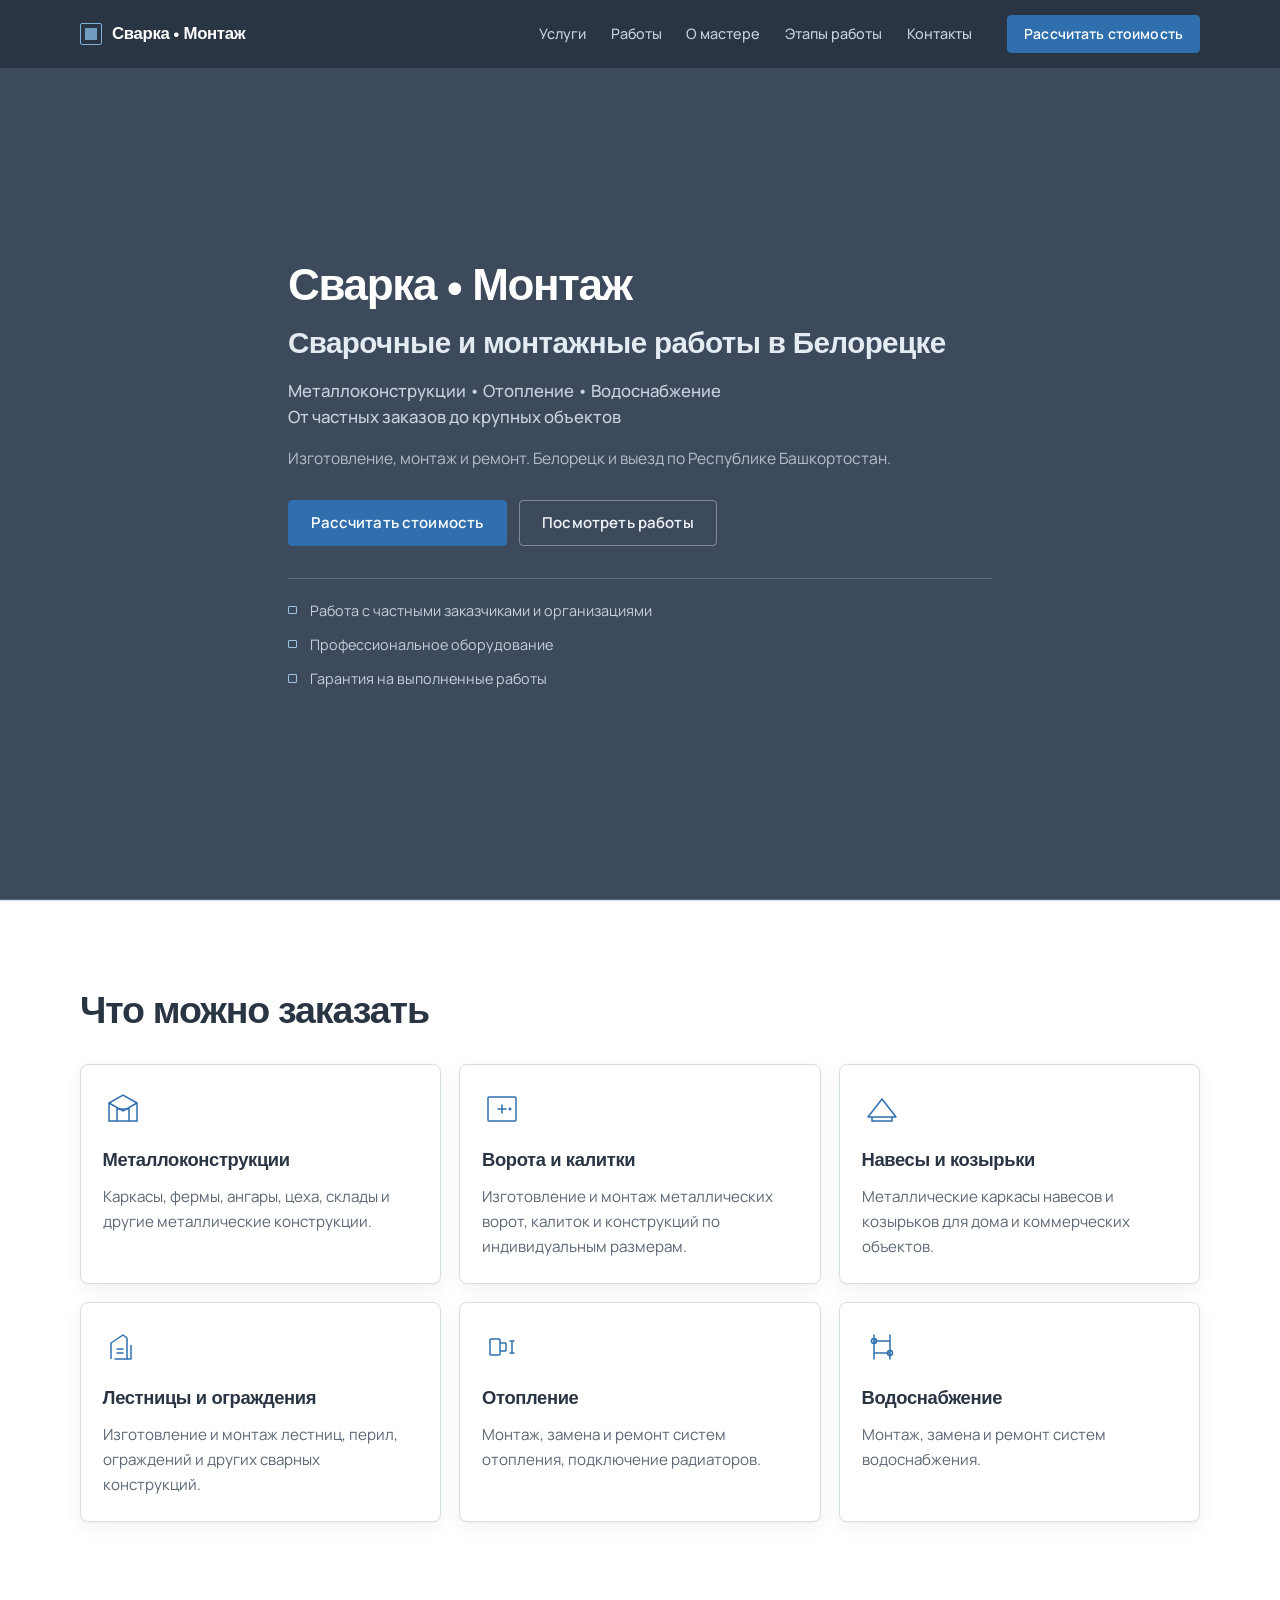
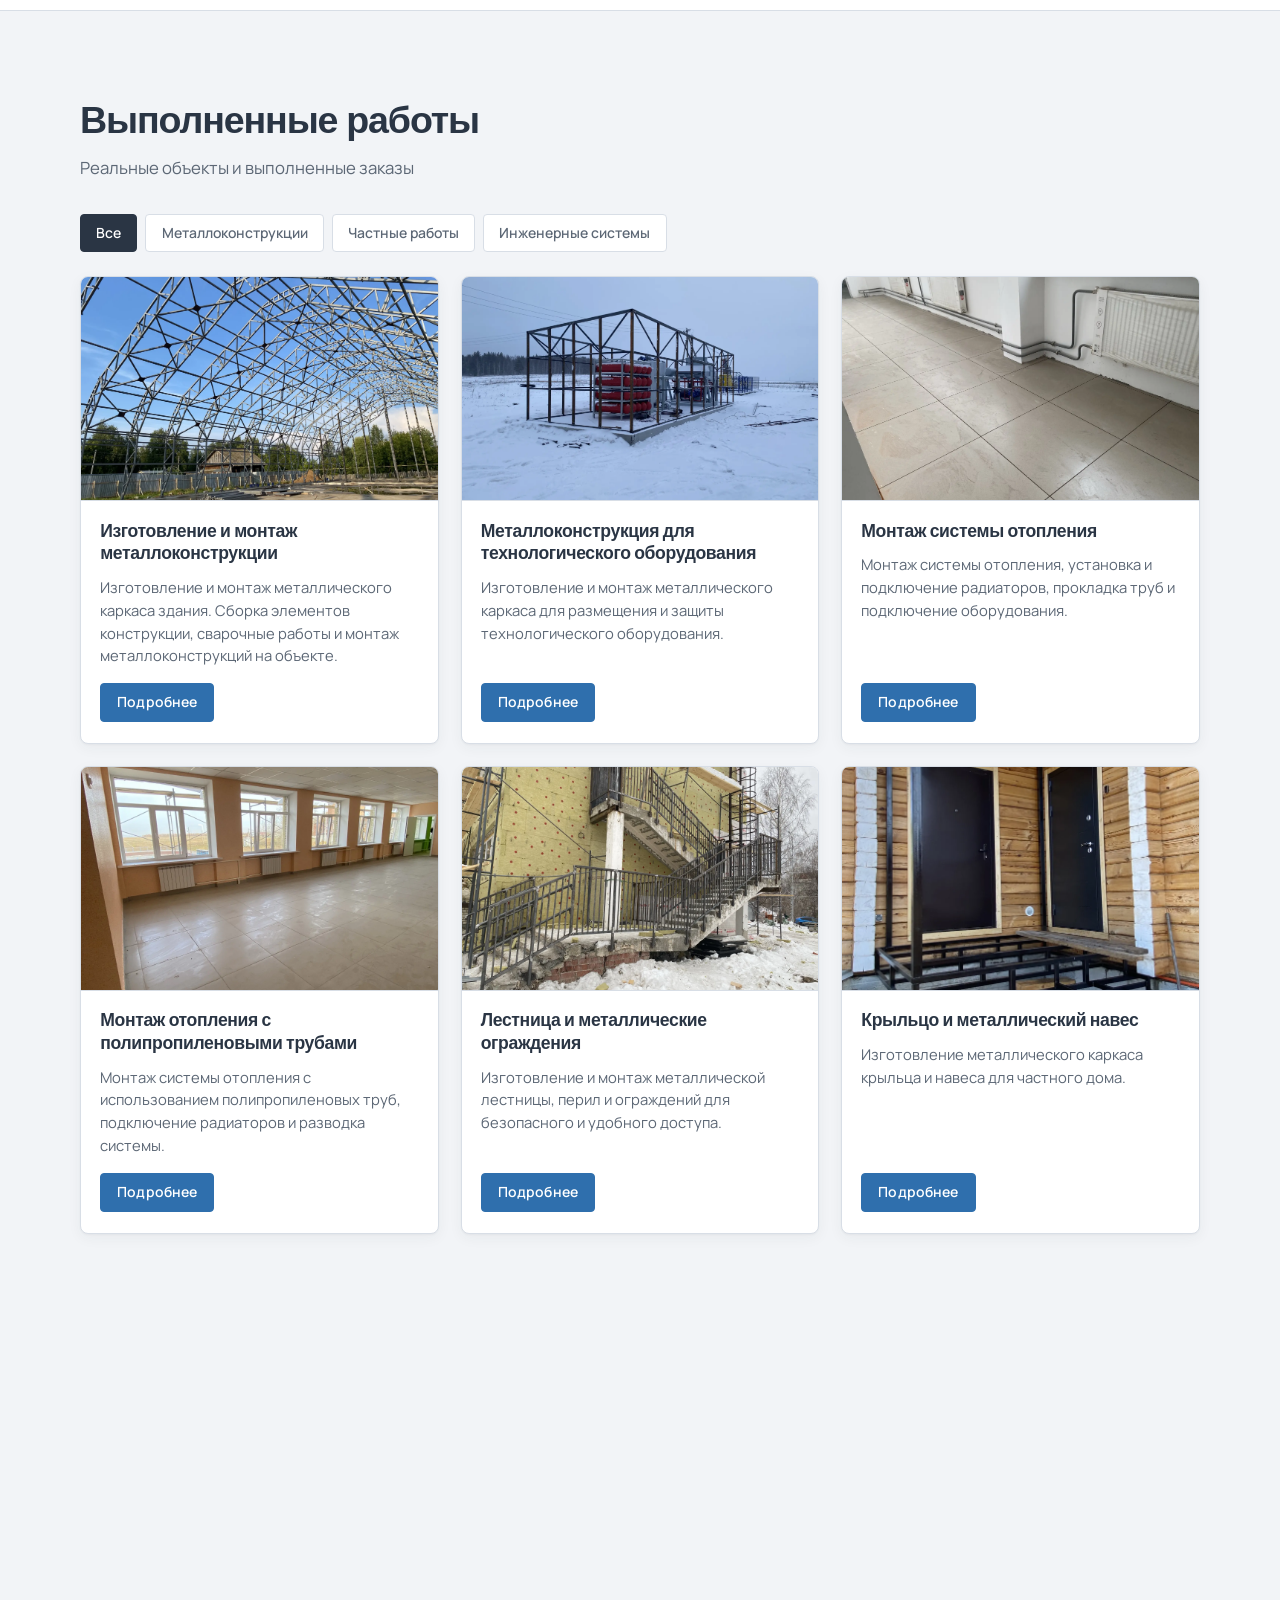
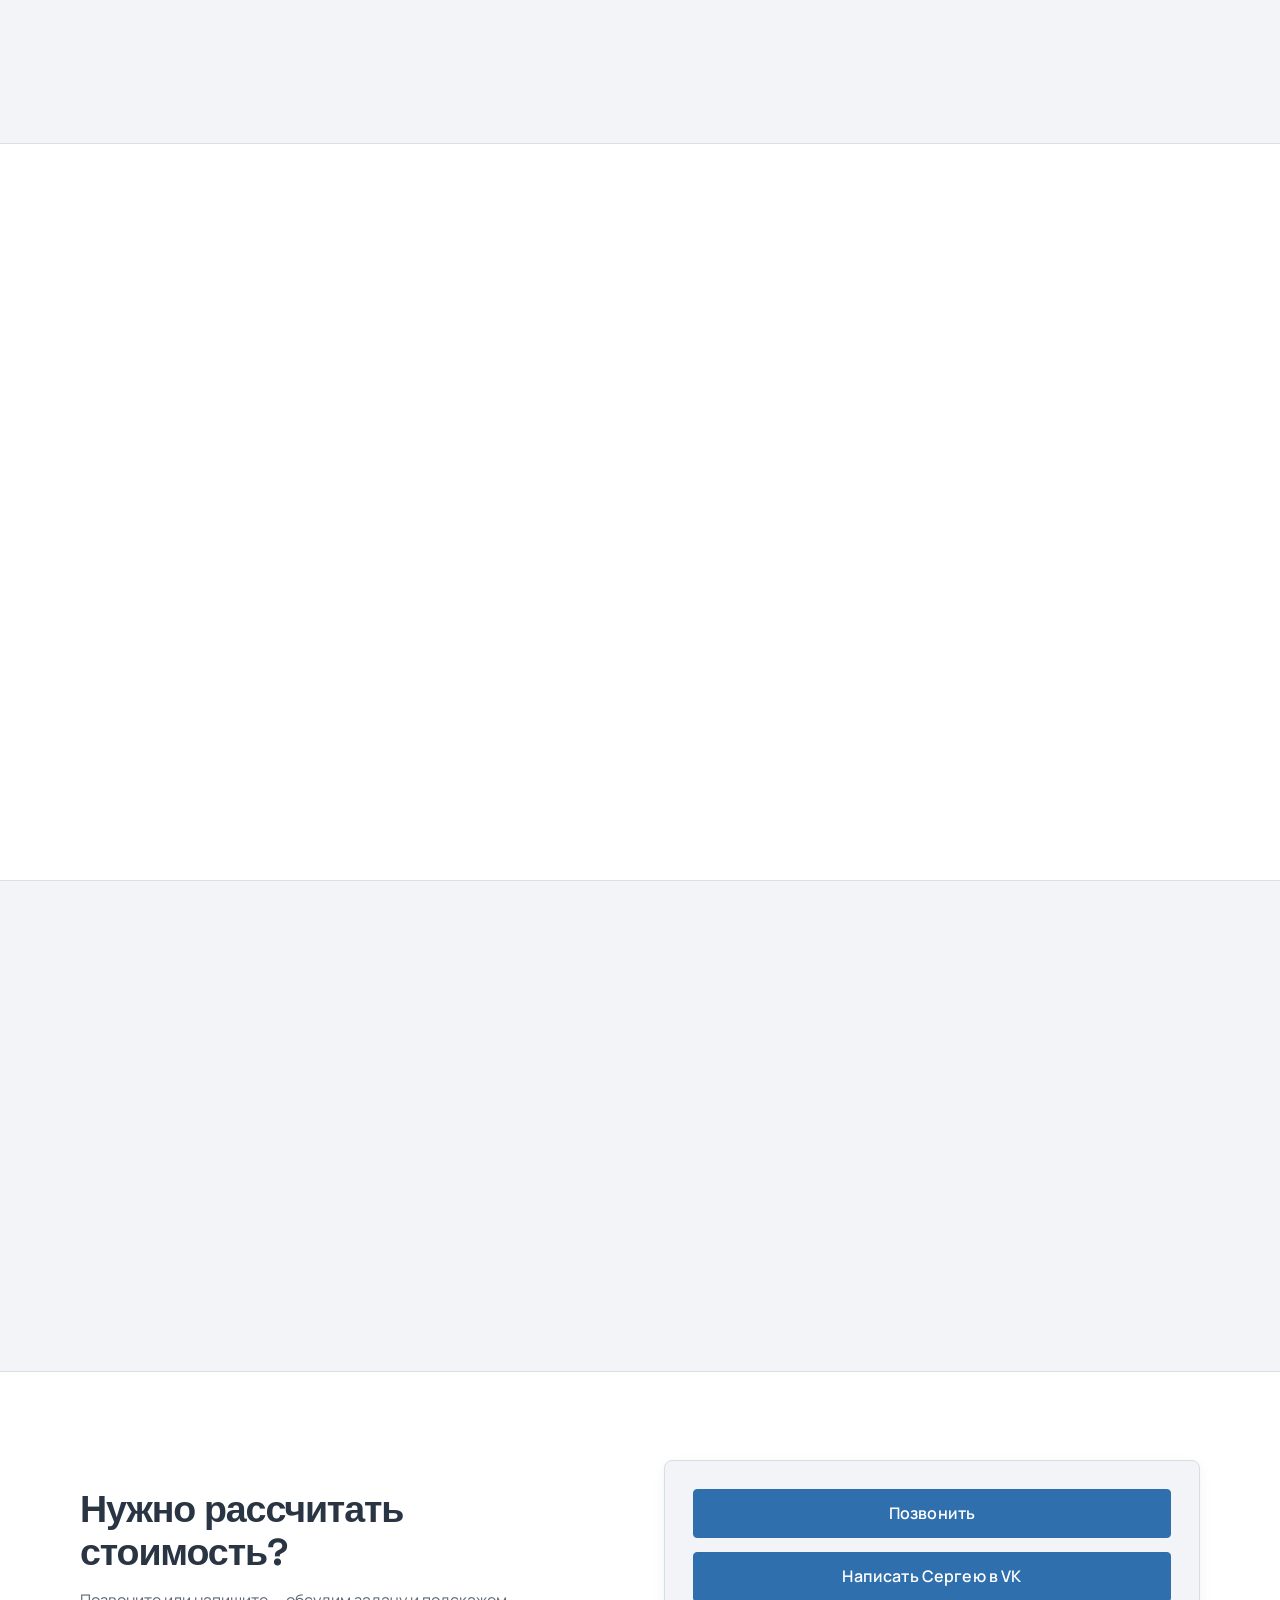
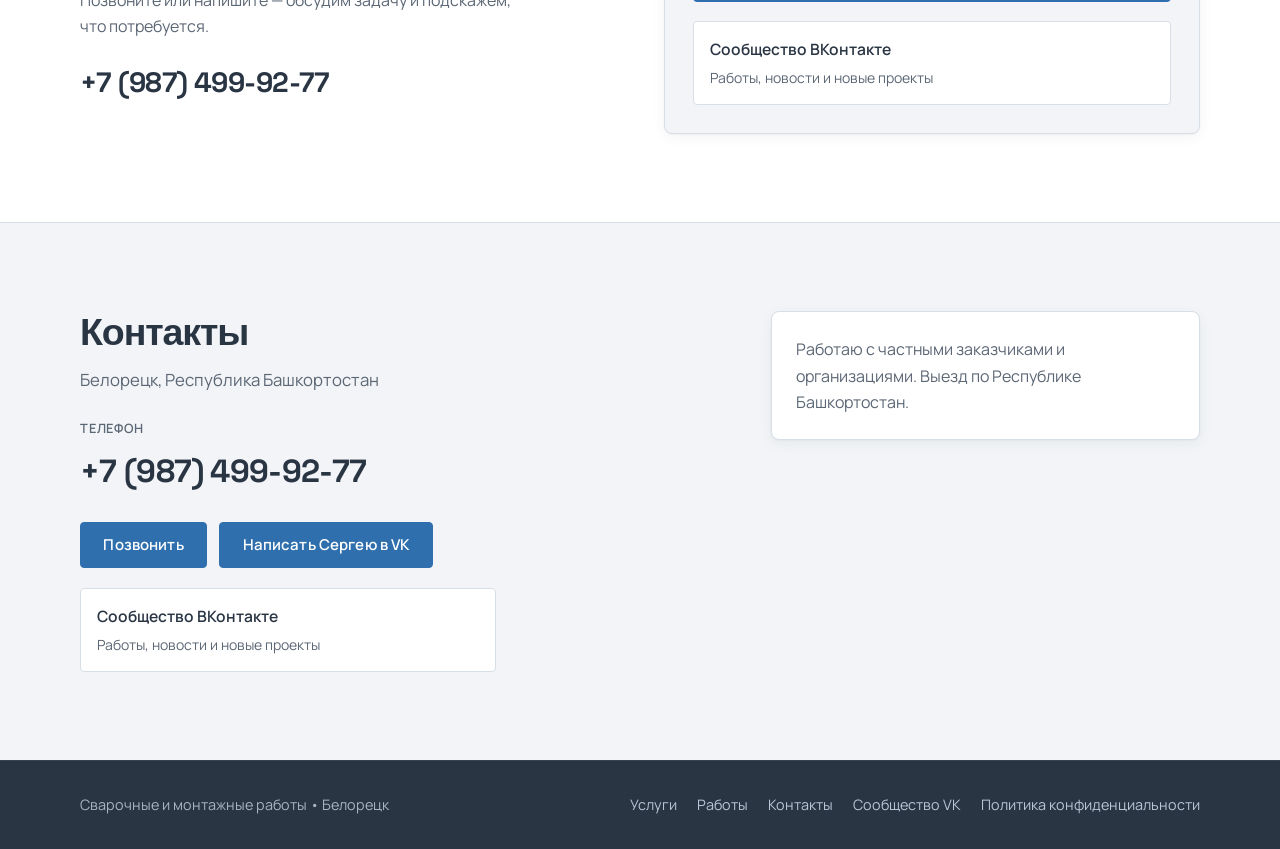
==== commit f2bb843e: "изменение 3" ====
--- a/index.html
+++ b/index.html
@@ -191,7 +191,7 @@
           >
             <div class="portfolio-item__media">
               <img
-                class="portfolio-item__img"
+                class="portfolio-item__img portfolio-item__img--angar-main"
                 src="images/portfolio/angar-main.png"
                 alt="Изготовление и монтаж металлоконструкции — общий вид каркаса"
                 loading="lazy"
@@ -228,6 +228,136 @@
             <div class="portfolio-item__body">
               <h3 class="portfolio-item__title">Металлоконструкция для технологического оборудования</h3>
               <p class="portfolio-item__text">Изготовление и монтаж металлического каркаса для размещения и защиты технологического оборудования.</p>
+              <span class="btn btn--primary btn--sm portfolio-item__btn">Подробнее</span>
+            </div>
+          </article>
+
+          <article
+            class="portfolio-item reveal"
+            data-category="engineering"
+            data-title="Монтаж системы отопления"
+            data-images="images/portfolio/heating-main.png|images/portfolio/heating-radiators.png|images/portfolio/heating-piping.png"
+            tabindex="0"
+            role="button"
+            aria-label="Открыть проект: Монтаж системы отопления"
+          >
+            <div class="portfolio-item__media">
+              <img
+                class="portfolio-item__img"
+                src="images/portfolio/heating-main.png"
+                alt="Монтаж системы отопления"
+                loading="lazy"
+                width="1200"
+                height="800"
+              >
+            </div>
+            <div class="portfolio-item__body">
+              <h3 class="portfolio-item__title">Монтаж системы отопления</h3>
+              <p class="portfolio-item__text">Монтаж системы отопления, установка и подключение радиаторов, прокладка труб и подключение оборудования.</p>
+              <span class="btn btn--primary btn--sm portfolio-item__btn">Подробнее</span>
+            </div>
+          </article>
+
+          <article
+            class="portfolio-item reveal"
+            data-category="engineering"
+            data-title="Монтаж отопления с полипропиленовыми трубами"
+            data-images="images/portfolio/heating-polypropylene-main.png|images/portfolio/heating-polypropylene-detail.png"
+            tabindex="0"
+            role="button"
+            aria-label="Открыть проект: Монтаж отопления с полипропиленовыми трубами"
+          >
+            <div class="portfolio-item__media">
+              <img
+                class="portfolio-item__img"
+                src="images/portfolio/heating-polypropylene-main.png"
+                alt="Монтаж отопления с полипропиленовыми трубами"
+                loading="lazy"
+                width="1200"
+                height="800"
+              >
+            </div>
+            <div class="portfolio-item__body">
+              <h3 class="portfolio-item__title">Монтаж отопления с полипропиленовыми трубами</h3>
+              <p class="portfolio-item__text">Монтаж системы отопления с использованием полипропиленовых труб, подключение радиаторов и разводка системы.</p>
+              <span class="btn btn--primary btn--sm portfolio-item__btn">Подробнее</span>
+            </div>
+          </article>
+
+          <article
+            class="portfolio-item reveal"
+            data-category="private"
+            data-title="Лестница и металлические ограждения"
+            data-images="images/portfolio/stairs-railings-main.png|images/portfolio/stairs-railings-detail.png"
+            tabindex="0"
+            role="button"
+            aria-label="Открыть проект: Лестница и металлические ограждения"
+          >
+            <div class="portfolio-item__media">
+              <img
+                class="portfolio-item__img"
+                src="images/portfolio/stairs-railings-main.png"
+                alt="Лестница и металлические ограждения"
+                loading="lazy"
+                width="1200"
+                height="800"
+              >
+            </div>
+            <div class="portfolio-item__body">
+              <h3 class="portfolio-item__title">Лестница и металлические ограждения</h3>
+              <p class="portfolio-item__text">Изготовление и монтаж металлической лестницы, перил и ограждений для безопасного и удобного доступа.</p>
+              <span class="btn btn--primary btn--sm portfolio-item__btn">Подробнее</span>
+            </div>
+          </article>
+
+          <article
+            class="portfolio-item reveal"
+            data-category="private"
+            data-title="Крыльцо и металлический навес"
+            data-images="images/portfolio/porch-canopy-main.png|images/portfolio/porch-canopy-detail.png"
+            tabindex="0"
+            role="button"
+            aria-label="Открыть проект: Крыльцо и металлический навес"
+          >
+            <div class="portfolio-item__media">
+              <img
+                class="portfolio-item__img"
+                src="images/portfolio/porch-canopy-main.png"
+                alt="Крыльцо и металлический навес"
+                loading="lazy"
+                width="1200"
+                height="800"
+              >
+            </div>
+            <div class="portfolio-item__body">
+              <h3 class="portfolio-item__title">Крыльцо и металлический навес</h3>
+              <p class="portfolio-item__text">Изготовление металлического каркаса крыльца и навеса для частного дома.</p>
+              <span class="btn btn--primary btn--sm portfolio-item__btn">Подробнее</span>
+            </div>
+          </article>
+
+          <article
+            class="portfolio-item reveal"
+            data-category="private"
+            data-title="Пандус и металлические ограждения"
+            data-images="images/portfolio/ramp-railings-main.png|images/portfolio/ramp-railings-detail.png"
+            tabindex="0"
+            role="button"
+            aria-label="Открыть проект: Пандус и металлические ограждения"
+          >
+            <div class="portfolio-item__media">
+              <img
+                class="portfolio-item__img"
+                src="images/portfolio/ramp-railings-main.png"
+                alt="Пандус и металлические ограждения"
+                loading="lazy"
+                width="1200"
+                height="800"
+              >
+            </div>
+            <div class="portfolio-item__body">
+              <h3 class="portfolio-item__title">Пандус и металлические ограждения</h3>
+              <p class="portfolio-item__text">Изготовление и монтаж металлического пандуса, перил и защитных ограждений.</p>
               <span class="btn btn--primary btn--sm portfolio-item__btn">Подробнее</span>
             </div>
           </article>
--- a/css/style.css
+++ b/css/style.css
@@ -547,11 +547,13 @@
 .portfolio {
   display: grid;
   gap: 1.25rem;
+  align-items: stretch;
 }
 
 .portfolio-item {
   display: flex;
   flex-direction: column;
+  height: 100%;
   padding: 0;
   border: 1px solid var(--color-line);
   border-radius: var(--radius-md);
@@ -586,6 +588,7 @@
   background: var(--color-bg-alt);
   position: relative;
   overflow: hidden;
+  flex-shrink: 0;
 }
 
 .portfolio-item__img {
@@ -594,6 +597,28 @@
   object-fit: cover;
   object-position: center;
   display: block;
+}
+
+/* Позиционирование обложек/превью кейса ангара — композиция чуть ниже */
+.portfolio-item__img--angar-main,
+.portfolio-item__img[src*="angar-main"] {
+  object-position: center 58%;
+}
+
+.portfolio-item__img[src*="angar-montazh"] {
+  object-position: center 60%;
+}
+
+.portfolio-item__img[src*="angar-process"] {
+  object-position: center 55%;
+}
+
+.portfolio-item__img[src*="angar-fermy"] {
+  object-position: center 62%;
+}
+
+.portfolio-item__img[src*="angar-result"] {
+  object-position: center 65%;
 }
 
 .portfolio-item__body {
@@ -1213,7 +1238,7 @@
   }
 
   .portfolio {
-    grid-template-columns: 1fr;
+    grid-template-columns: repeat(2, 1fr);
   }
 
   .process__list {
@@ -1283,8 +1308,8 @@
   }
 
   .portfolio {
-    grid-template-columns: repeat(2, 1fr);
-    gap: 1.5rem;
+    grid-template-columns: repeat(3, 1fr);
+    gap: 1.35rem;
   }
 
   .about__grid {
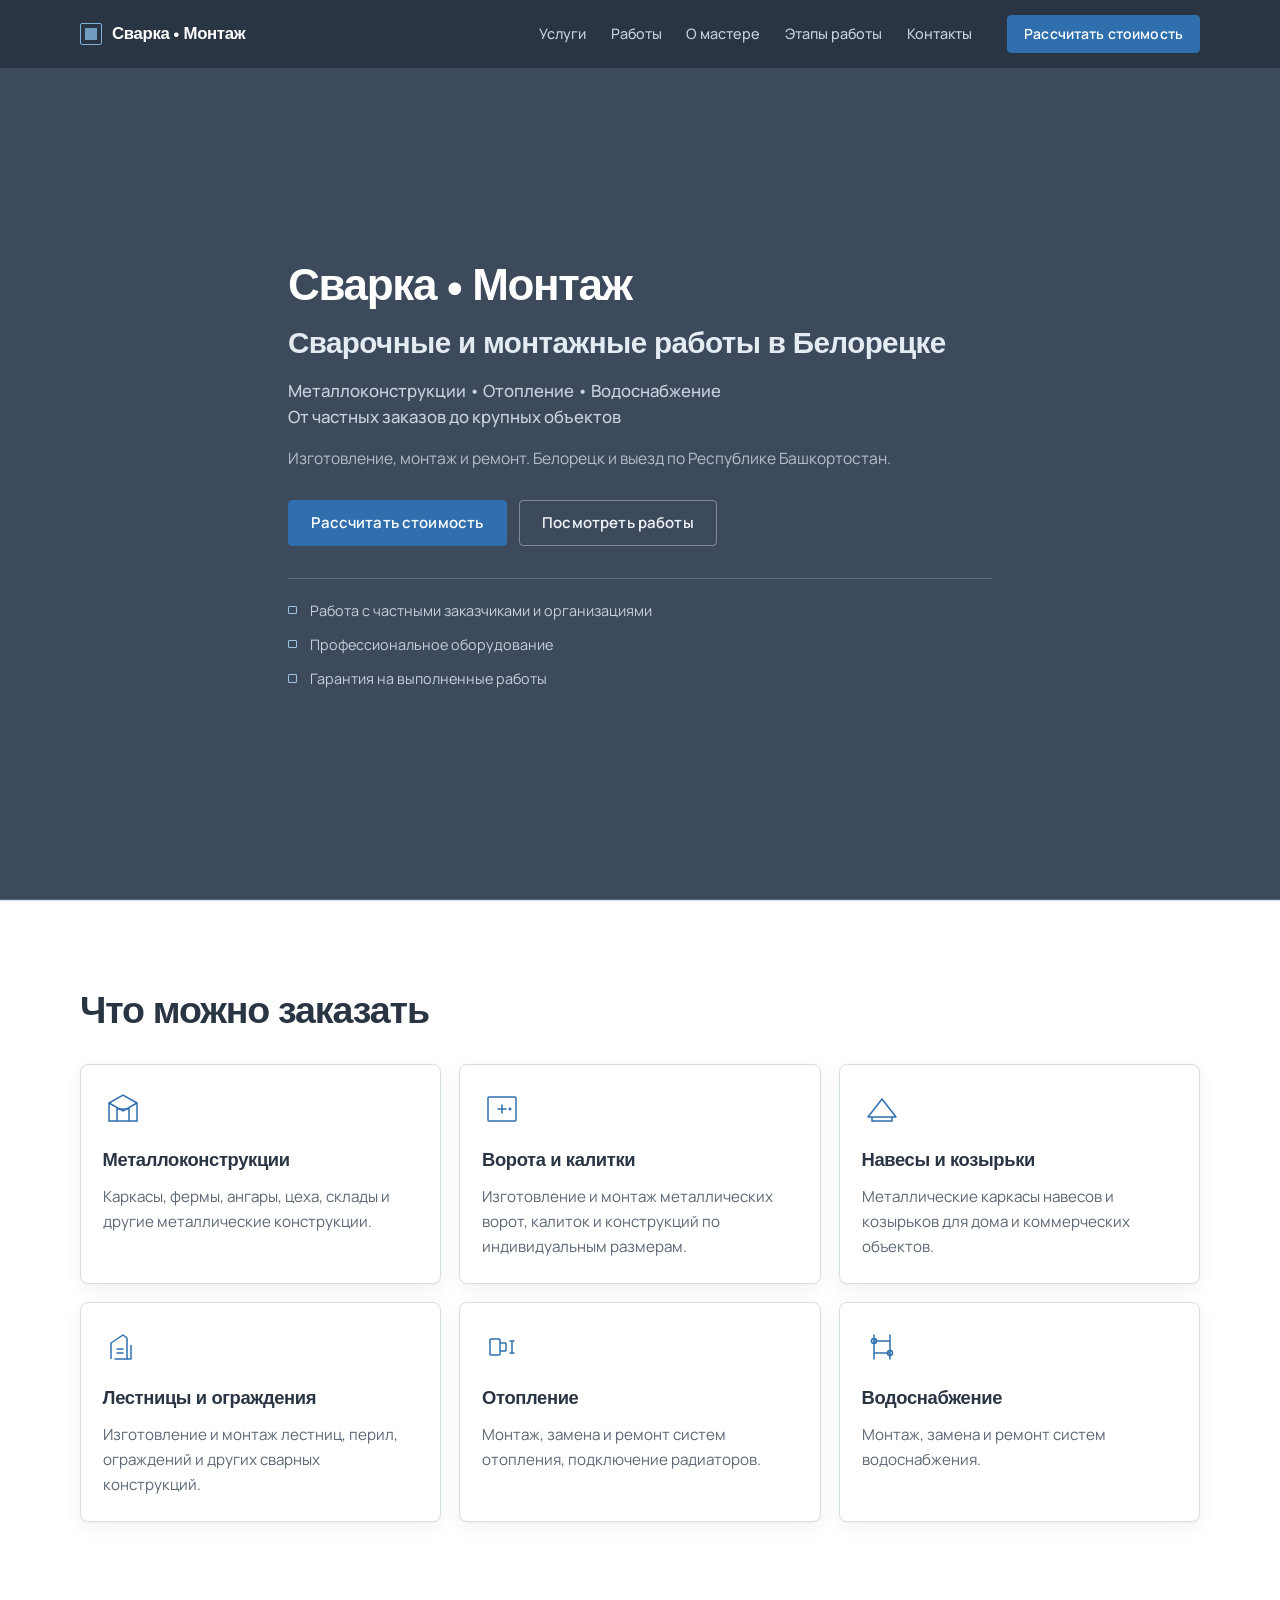
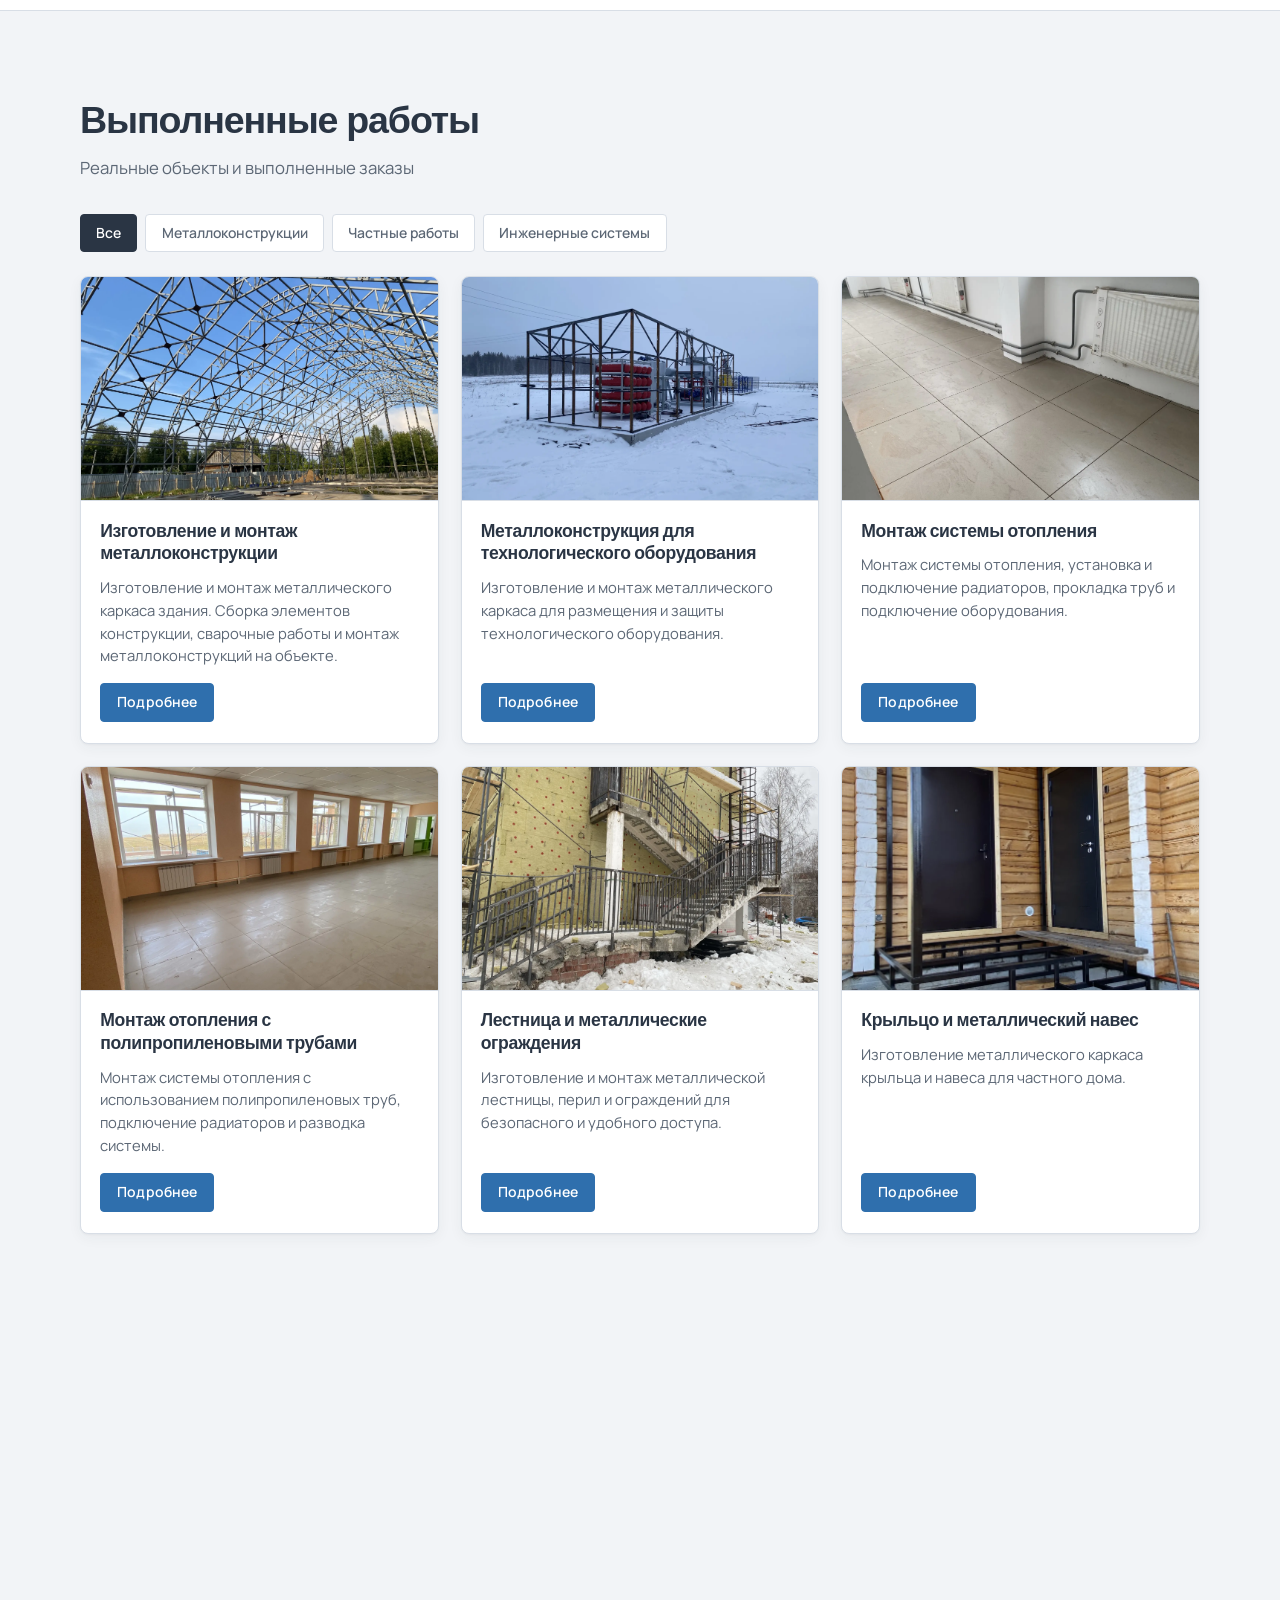
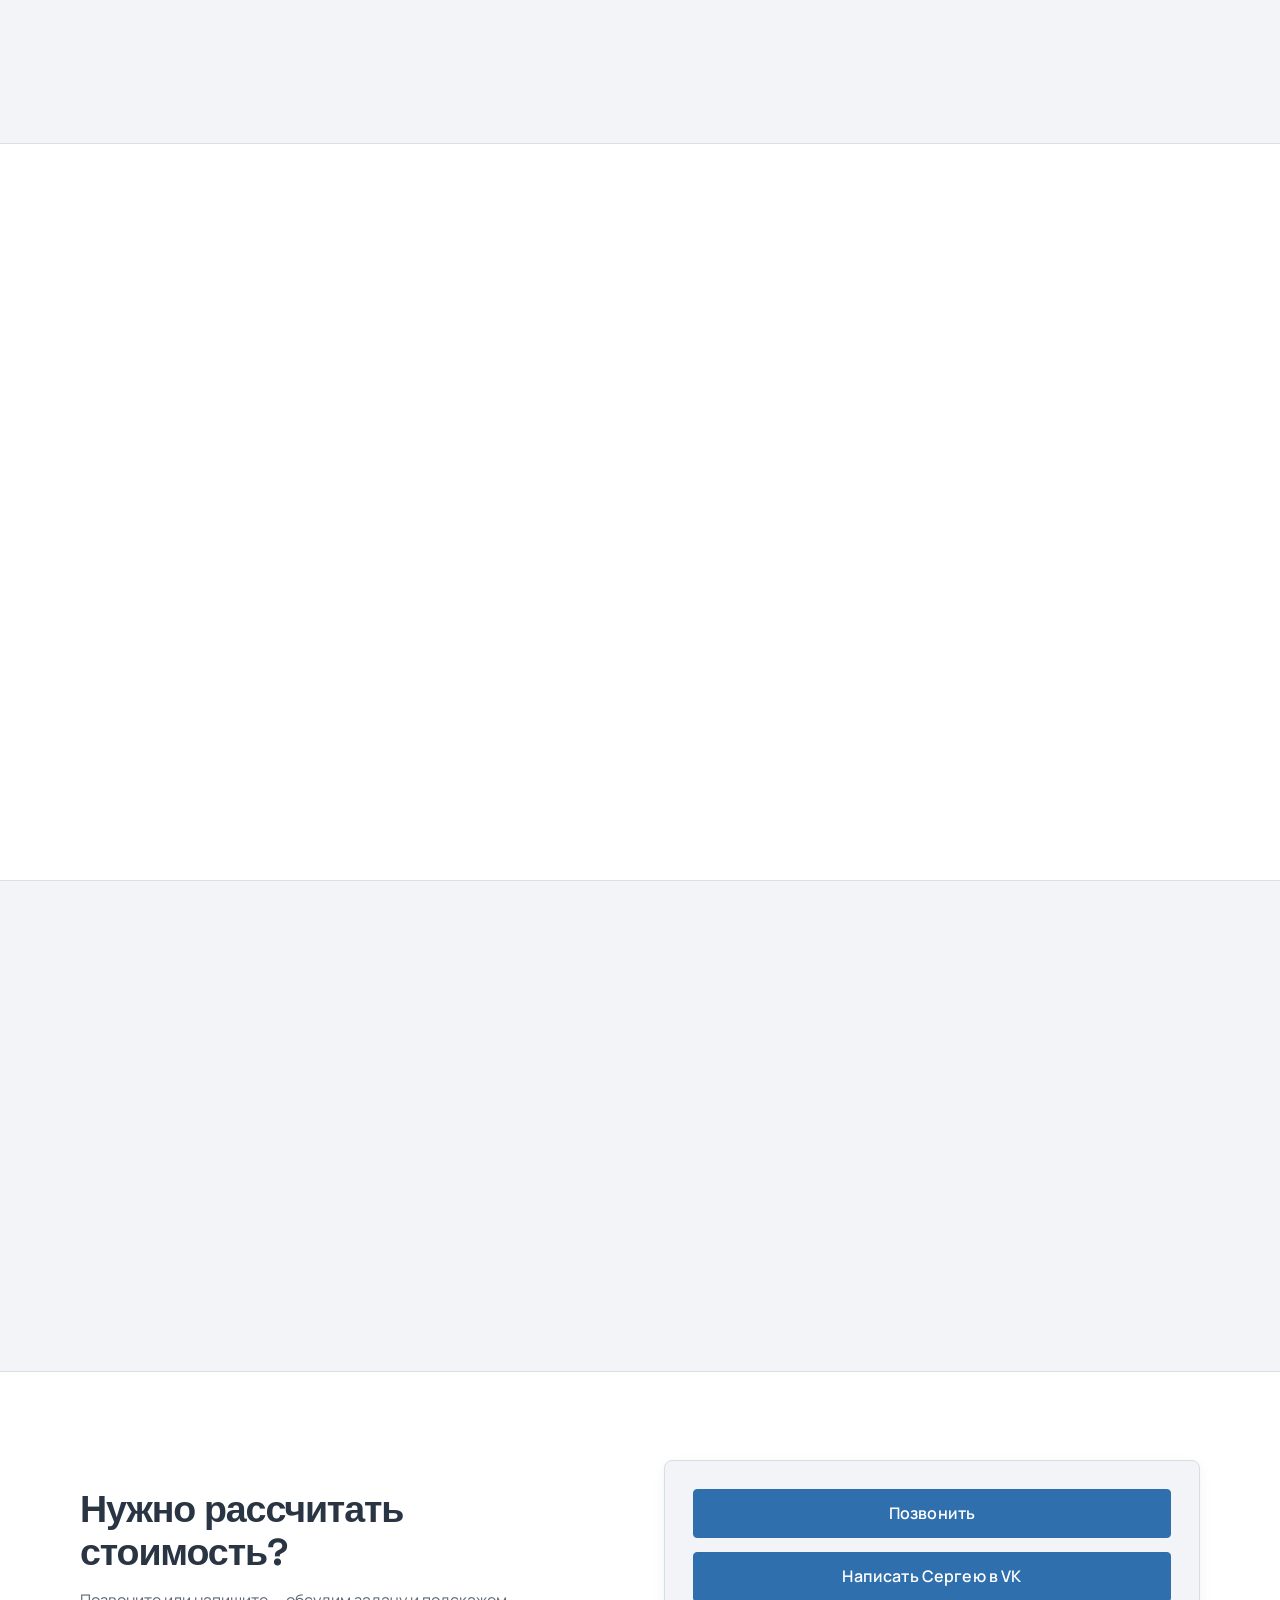
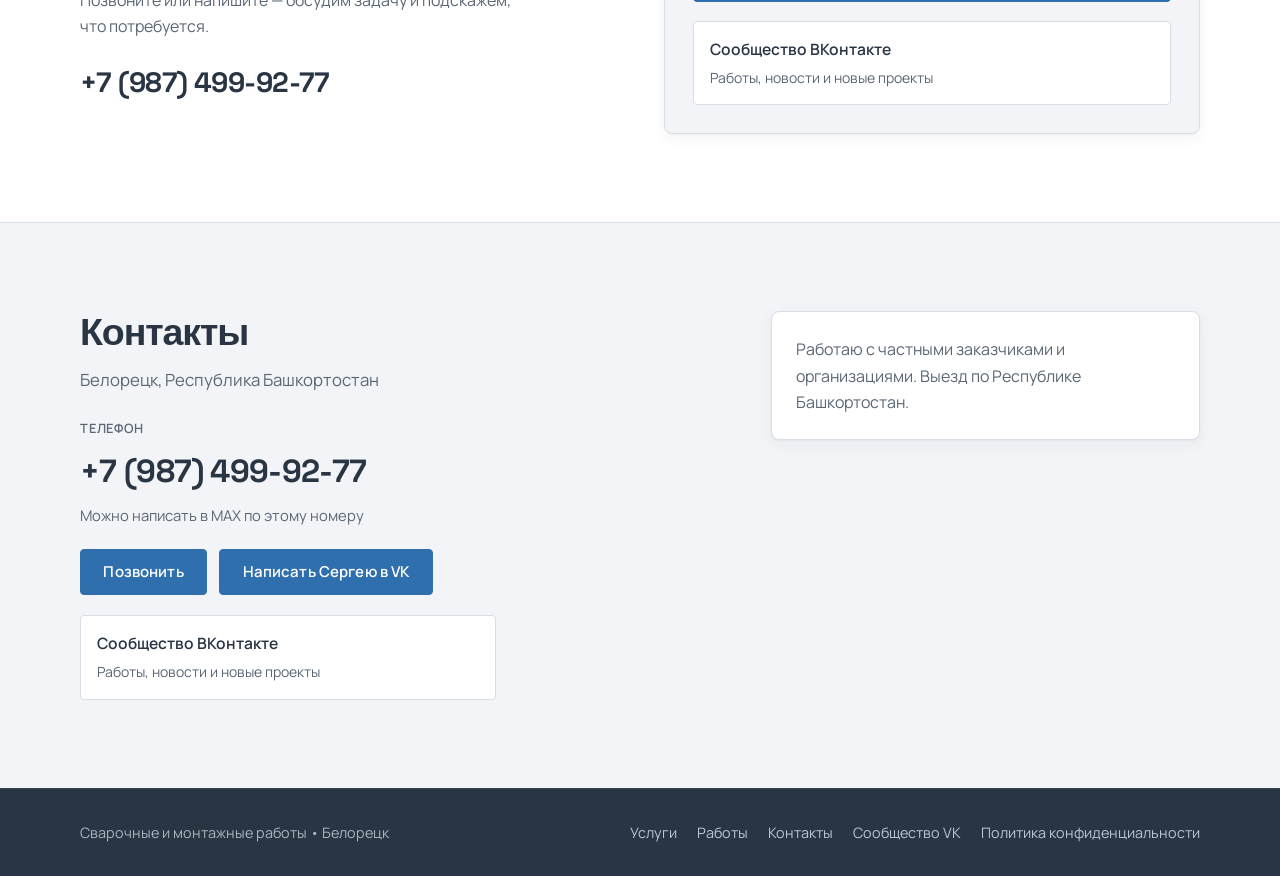
==== commit 05f296b2: "изменение 4" ====
--- a/index.html
+++ b/index.html
@@ -358,6 +358,32 @@
             <div class="portfolio-item__body">
               <h3 class="portfolio-item__title">Пандус и металлические ограждения</h3>
               <p class="portfolio-item__text">Изготовление и монтаж металлического пандуса, перил и защитных ограждений.</p>
+              <span class="btn btn--primary btn--sm portfolio-item__btn">Подробнее</span>
+            </div>
+          </article>
+
+          <article
+            class="portfolio-item reveal"
+            data-category="private"
+            data-title="Ворота и калитка"
+            data-images="images/portfolio/gates-main.png|images/portfolio/gates-detail.png"
+            tabindex="0"
+            role="button"
+            aria-label="Открыть проект: Ворота и калитка"
+          >
+            <div class="portfolio-item__media">
+              <img
+                class="portfolio-item__img portfolio-item__img--gates"
+                src="images/portfolio/gates-main.png"
+                alt="Ворота и калитка"
+                loading="lazy"
+                width="1200"
+                height="800"
+              >
+            </div>
+            <div class="portfolio-item__body">
+              <h3 class="portfolio-item__title">Ворота и калитка</h3>
+              <p class="portfolio-item__text">Изготовление и монтаж металлических ворот с калиткой.</p>
               <span class="btn btn--primary btn--sm portfolio-item__btn">Подробнее</span>
             </div>
           </article>
@@ -480,6 +506,7 @@
           <p class="contacts__region">Белорецк, Республика Башкортостан</p>
           <p class="contacts__label">Телефон</p>
           <a class="contacts__phone" href="tel:+79874999277">+7 (987) 499-92-77</a>
+          <p class="contacts__phone-note">Можно написать в MAX по этому номеру</p>
           <div class="contacts__actions">
             <a class="btn btn--primary" href="tel:+79874999277">Позвонить</a>
             <a
--- a/css/style.css
+++ b/css/style.css
@@ -621,6 +621,11 @@
   object-position: center 65%;
 }
 
+.portfolio-item__img--gates,
+.portfolio-item__img[src*="gates-main"] {
+  object-position: center 45%;
+}
+
 .portfolio-item__body {
   display: flex;
   flex-direction: column;
@@ -944,7 +949,7 @@
 
 .contacts__phone {
   display: inline-block;
-  margin-bottom: 1.5rem;
+  margin-bottom: 0.35rem;
   font-family: var(--font-display);
   font-size: clamp(1.5rem, 5vw, 2rem);
   font-weight: 700;
@@ -955,6 +960,12 @@
 
 .contacts__phone:hover {
   color: var(--color-accent);
+}
+
+.contacts__phone-note {
+  margin: 0 0 1.35rem;
+  color: var(--color-text-muted);
+  font-size: 0.925rem;
 }
 
 .contacts__actions {
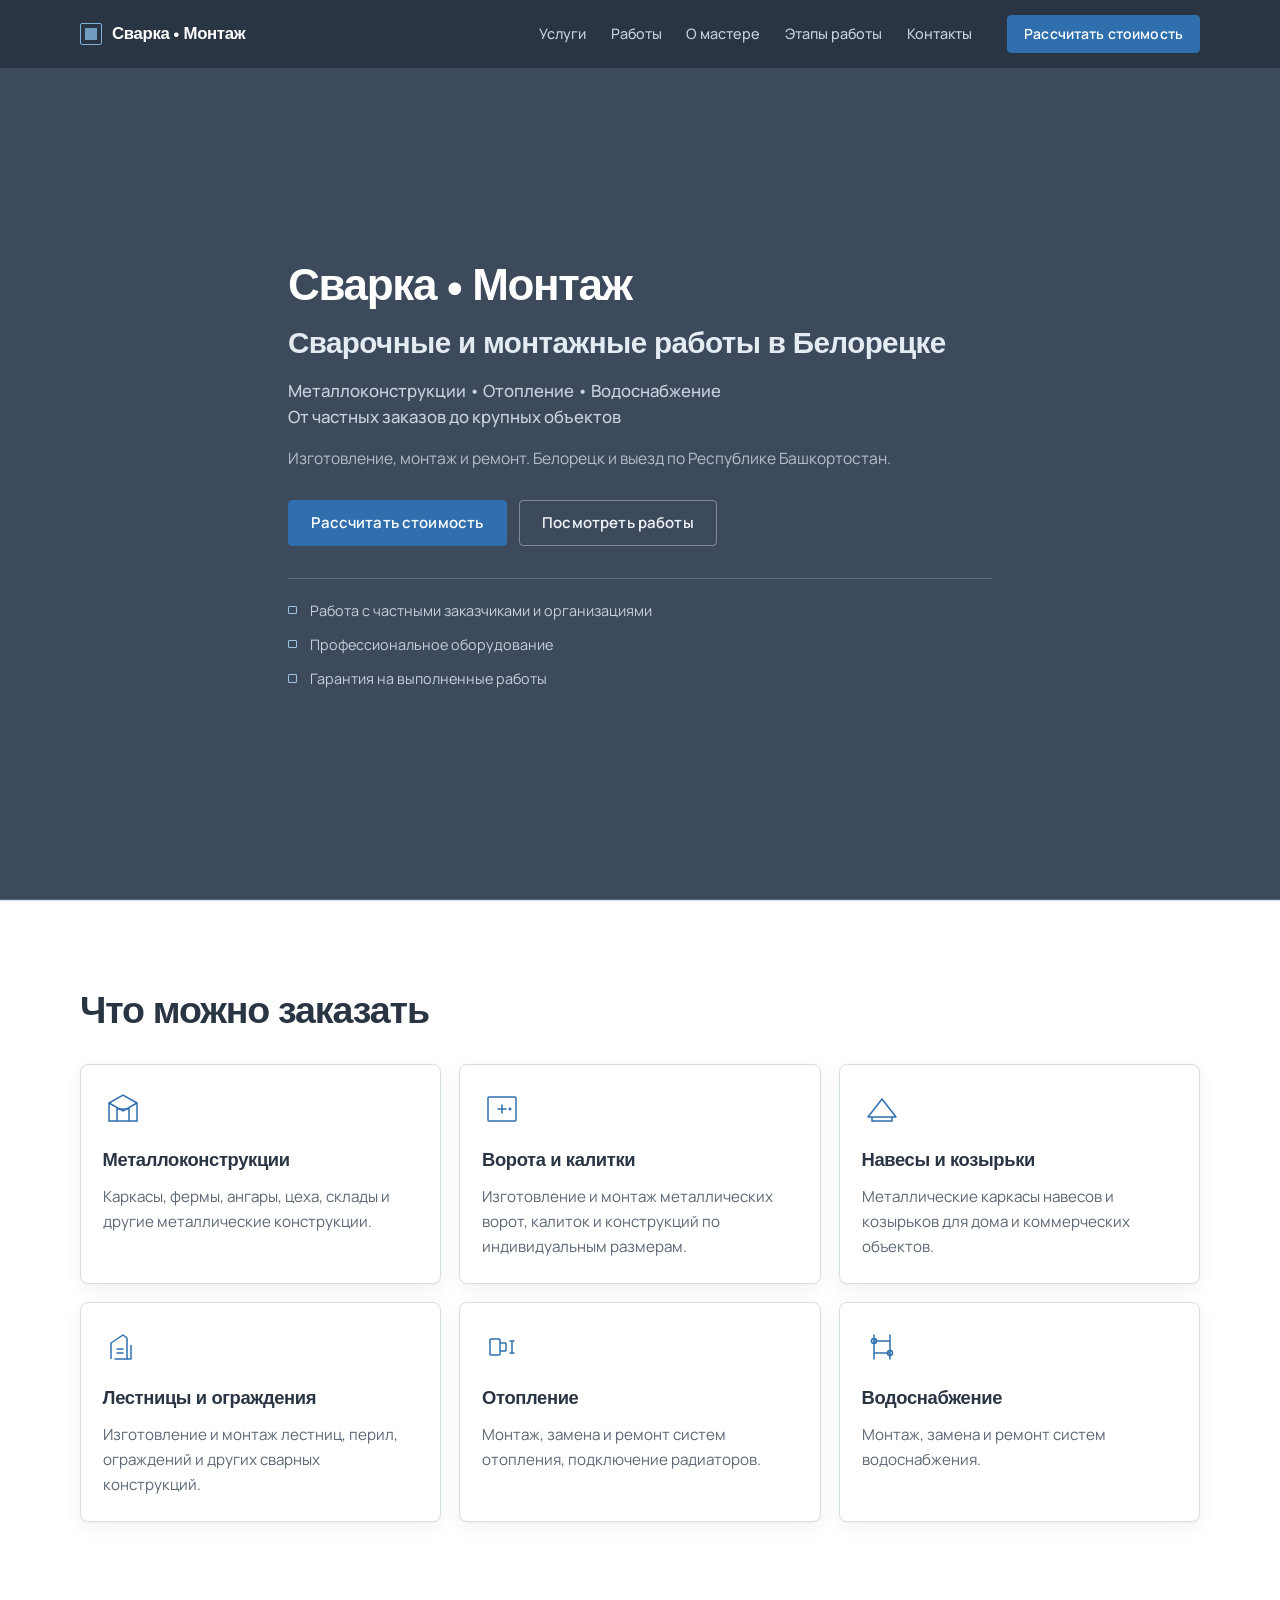
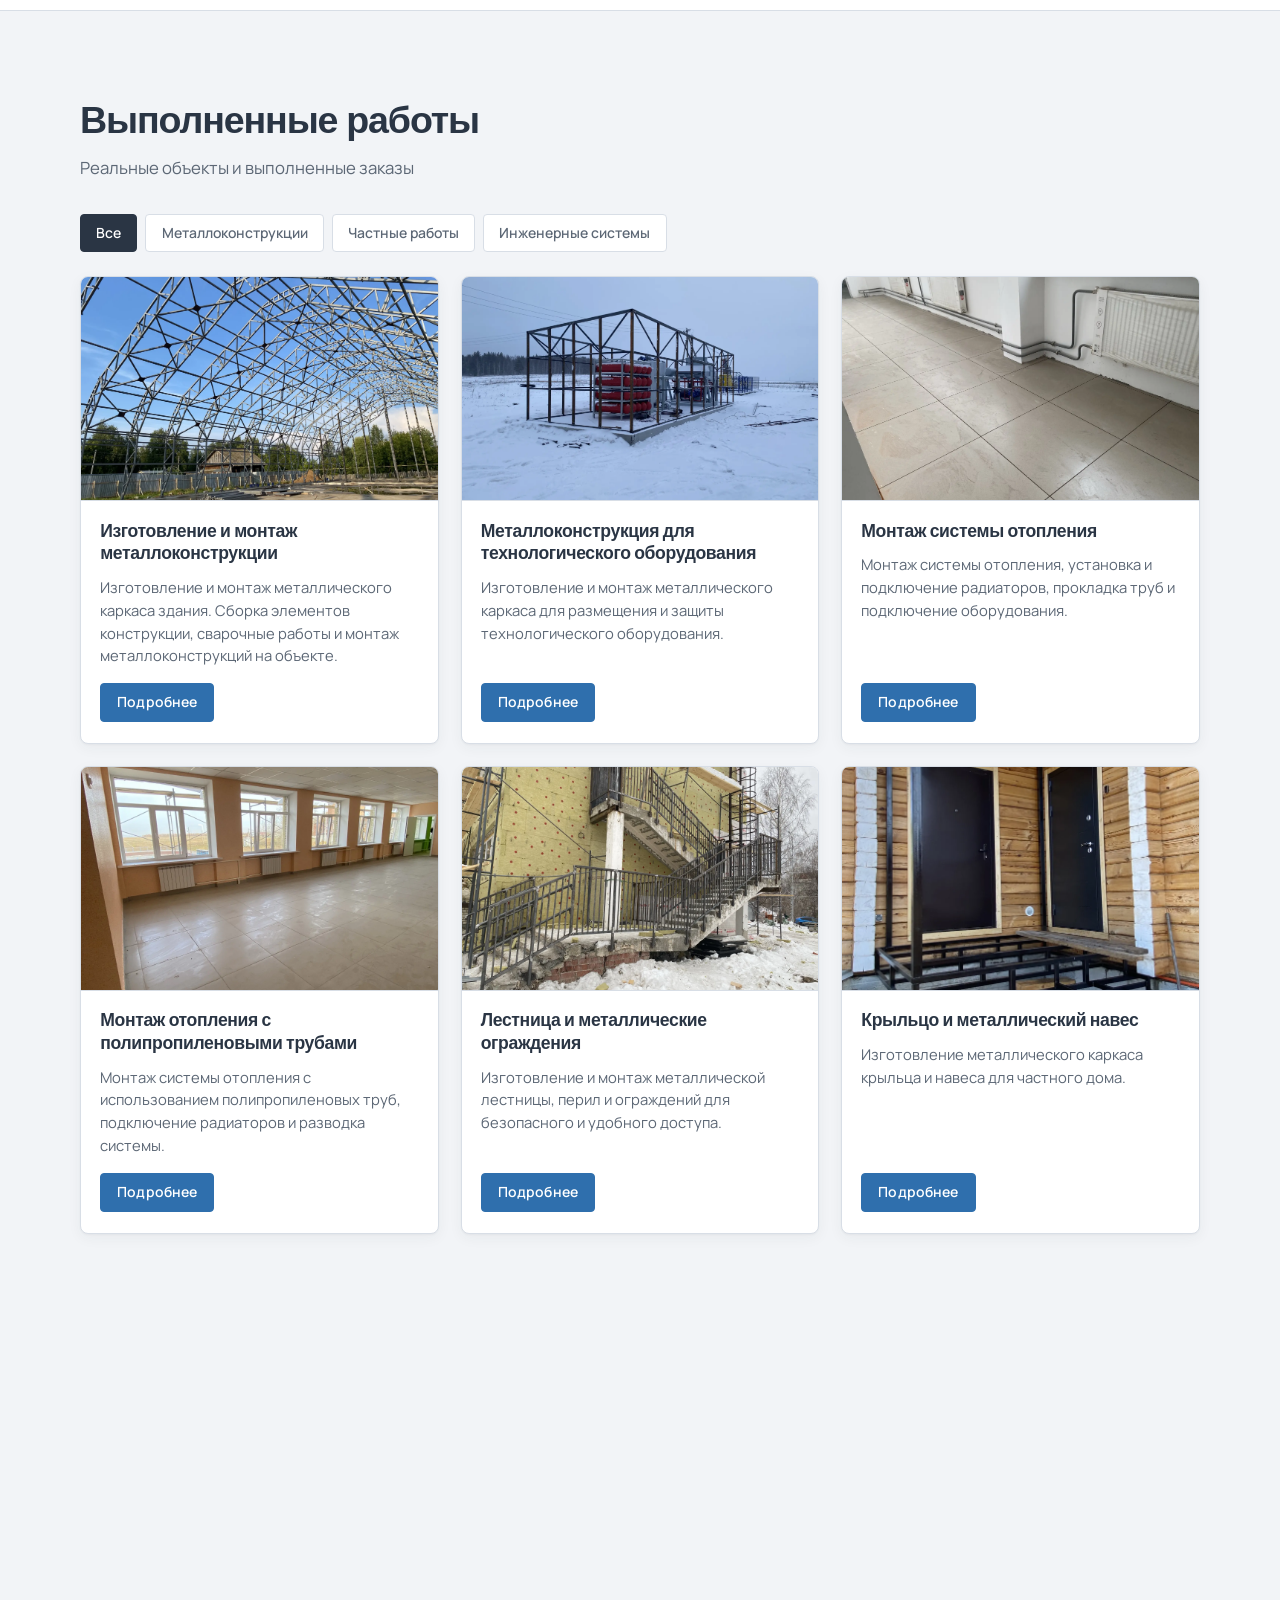
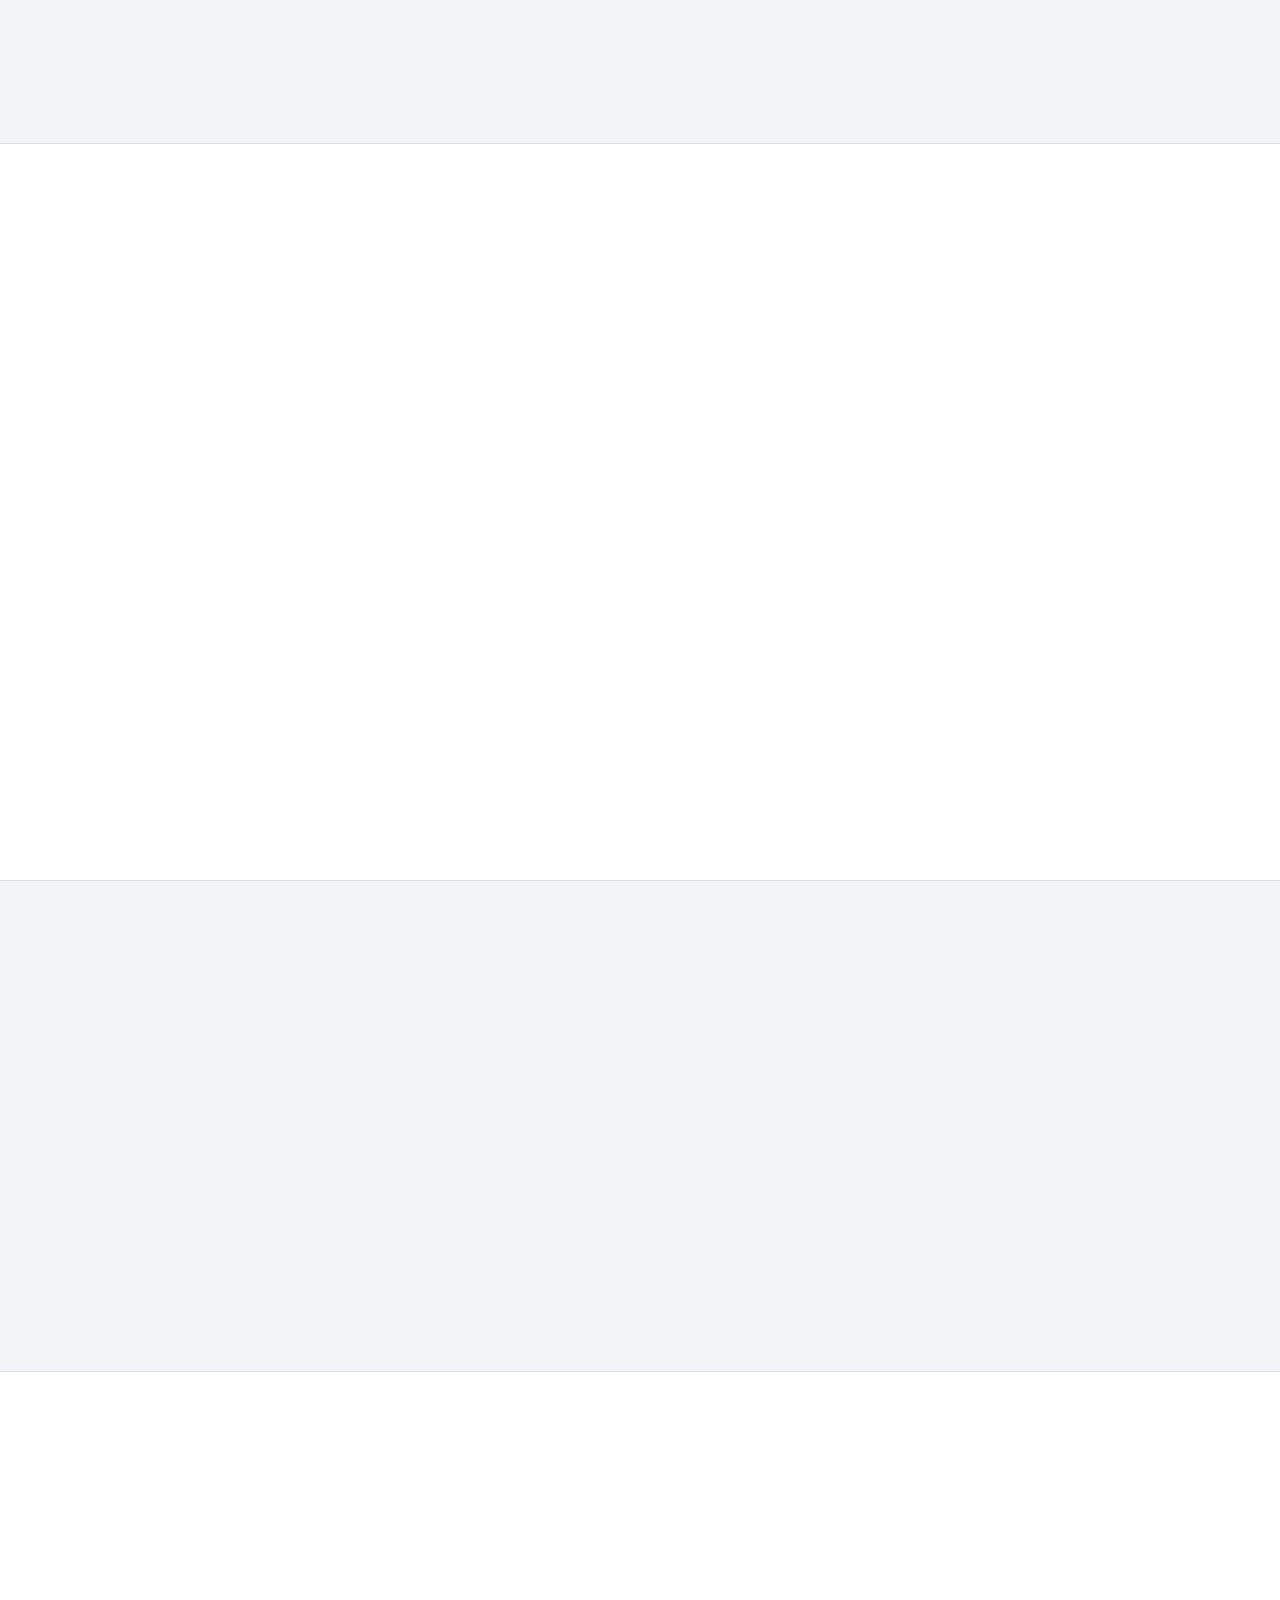
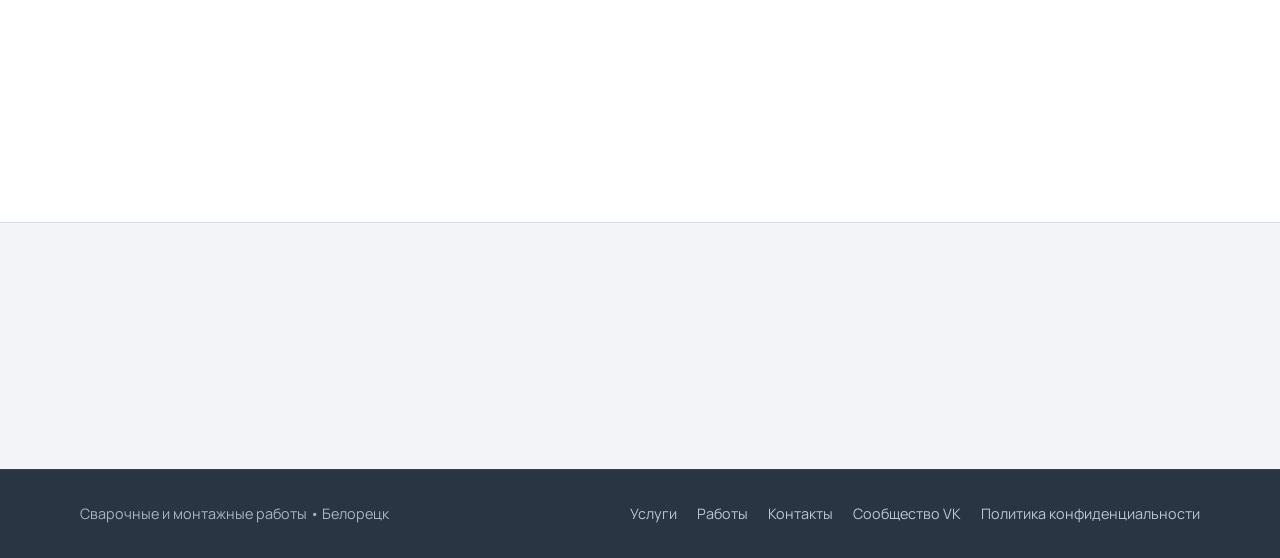
==== commit 70b3bba9: "измения 6" ====
--- a/index.html
+++ b/index.html
@@ -14,9 +14,11 @@
   <meta property="og:locale" content="ru_RU">
   <meta property="og:title" content="Сварка и монтаж в Белорецке">
   <meta property="og:description" content="Металлоконструкции, отопление и водоснабжение. От частных заказов до крупных объектов. Белорецк и Республика Башкортостан.">
-  <meta property="og:url" content="">
-  <meta property="og:image" content="images/og-placeholder.svg">
+  <meta property="og:url" content="https://annalopukhova27-design.github.io/svarka-montazh/">
+  <meta property="og:image" content="https://annalopukhova27-design.github.io/svarka-montazh/images/portfolio/angar-main.png">
   <meta property="og:site_name" content="Сварка • Монтаж">
+
+  <link rel="canonical" href="https://annalopukhova27-design.github.io/svarka-montazh/">
 
   <meta name="theme-color" content="#2a3544">
   <link rel="icon" href="favicon.svg" type="image/svg+xml">
@@ -500,35 +502,15 @@
 
     <!-- CONTACTS -->
     <section class="section contacts" id="contacts">
-      <div class="container contacts__grid">
-        <div class="contacts__info reveal">
-          <h2 class="section__title">Контакты</h2>
+      <div class="container contacts__inner reveal">
+        <div class="contacts__main">
+          <h2 class="section__title contacts__title">Контакты</h2>
           <p class="contacts__region">Белорецк, Республика Башкортостан</p>
           <p class="contacts__label">Телефон</p>
           <a class="contacts__phone" href="tel:+79874999277">+7 (987) 499-92-77</a>
           <p class="contacts__phone-note">Можно написать в MAX по этому номеру</p>
-          <div class="contacts__actions">
-            <a class="btn btn--primary" href="tel:+79874999277">Позвонить</a>
-            <a
-              class="btn btn--primary"
-              href="https://vk.ru/serega907"
-              target="_blank"
-              rel="noopener noreferrer"
-            >Написать Сергею в VK</a>
-          </div>
-          <a
-            class="contacts__community"
-            href="https://vk.ru/club240801557"
-            target="_blank"
-            rel="noopener noreferrer"
-          >
-            <span class="contacts__community-title">Сообщество ВКонтакте</span>
-            <span class="contacts__community-text">Работы, новости и новые проекты</span>
-          </a>
-        </div>
-        <div class="contacts__aside reveal">
-          <p class="contacts__note">Работаю с частными заказчиками и организациями. Выезд по Республике Башкортостан.</p>
-        </div>
+        </div>
+        <p class="contacts__note">Работаю с частными заказчиками и организациями. Возможен выезд по Республике Башкортостан.</p>
       </div>
     </section>
   </main>
--- a/css/style.css
+++ b/css/style.css
@@ -560,7 +560,7 @@
   background: var(--color-surface);
   box-shadow: var(--shadow-soft);
   overflow: hidden;
-  cursor: pointer;
+  cursor: zoom-in;
   text-align: left;
   font: inherit;
   color: inherit;
@@ -883,8 +883,7 @@
   font-size: 1rem;
 }
 
-.request__community,
-.contacts__community {
+.request__community {
   display: flex;
   flex-direction: column;
   gap: 0.2rem;
@@ -897,50 +896,48 @@
   transition: border-color var(--transition), background var(--transition);
 }
 
-.request__community:hover,
-.contacts__community:hover {
+.request__community:hover {
   border-color: #b7c8da;
   background: #fff;
 }
 
-.request__community-title,
-.contacts__community-title {
+.request__community-title {
   font-weight: 600;
   color: var(--color-graphite);
   font-size: 0.975rem;
 }
 
-.request__community-text,
-.contacts__community-text {
+.request__community-text {
   font-size: 0.875rem;
   color: var(--color-text-muted);
 }
 
-.contacts__community {
-  margin-top: 1.25rem;
-  max-width: 26rem;
-}
-
-/* Contacts — светло-серая секция */
+/* Contacts — компактный справочный блок */
 .contacts {
   background: var(--color-bg-alt);
   border-top: 1px solid var(--color-line);
-}
-
-.contacts__grid {
+  padding-block: 2rem;
+}
+
+.contacts__inner {
   display: grid;
-  gap: 2rem;
+  gap: 1.25rem;
+}
+
+.contacts__title {
+  margin-bottom: 0.5rem;
+  font-size: clamp(1.4rem, 4vw, 1.75rem);
 }
 
 .contacts__region {
-  margin: 0 0 1.5rem;
+  margin: 0 0 0.85rem;
   color: var(--color-text-muted);
-  font-size: 1.05rem;
+  font-size: 1rem;
 }
 
 .contacts__label {
-  margin: 0 0 0.35rem;
-  font-size: 0.8rem;
+  margin: 0 0 0.25rem;
+  font-size: 0.75rem;
   text-transform: uppercase;
   letter-spacing: 0.06em;
   color: var(--color-text-muted);
@@ -949,9 +946,9 @@
 
 .contacts__phone {
   display: inline-block;
-  margin-bottom: 0.35rem;
+  margin-bottom: 0.25rem;
   font-family: var(--font-display);
-  font-size: clamp(1.5rem, 5vw, 2rem);
+  font-size: clamp(1.25rem, 4vw, 1.6rem);
   font-weight: 700;
   letter-spacing: -0.02em;
   color: var(--color-graphite);
@@ -963,29 +960,18 @@
 }
 
 .contacts__phone-note {
-  margin: 0 0 1.35rem;
+  margin: 0;
   color: var(--color-text-muted);
-  font-size: 0.925rem;
-}
-
-.contacts__actions {
-  display: flex;
-  flex-wrap: wrap;
-  gap: 0.75rem;
-}
-
-.contacts__aside {
-  padding: 1.5rem;
-  border: 1px solid var(--color-line);
-  border-radius: var(--radius-md);
-  background: var(--color-surface);
-  box-shadow: var(--shadow-soft);
-  align-self: start;
+  font-size: 0.9rem;
 }
 
 .contacts__note {
   margin: 0;
+  padding-top: 0.15rem;
   color: var(--color-text-muted);
+  font-size: 0.95rem;
+  line-height: 1.55;
+  max-width: 36rem;
 }
 
 /* Footer — тёмно-графитовый */
@@ -1023,7 +1009,7 @@
   color: #fff;
 }
 
-/* Lightbox / галерея проекта */
+/* Lightbox / галерея проекта — полный кадр без обрезки */
 .lightbox {
   position: fixed;
   inset: 0;
@@ -1040,19 +1026,20 @@
 .lightbox__backdrop {
   position: absolute;
   inset: 0;
-  background: rgba(20, 28, 38, 0.82);
+  background: rgba(14, 20, 28, 0.88);
   cursor: pointer;
 }
 
 .lightbox__panel {
   position: relative;
   z-index: 1;
-  width: min(100%, 58rem);
+  width: min(100%, 92vw);
+  max-width: 72rem;
   max-height: calc(100vh - 1.5rem);
   max-height: calc(100dvh - 1.5rem);
   display: flex;
   flex-direction: column;
-  overflow: hidden;
+  overflow: auto;
   background: var(--color-surface);
   border-radius: var(--radius-md);
   border: 1px solid var(--color-line);
@@ -1113,10 +1100,11 @@
 .lightbox__stage {
   position: relative;
   display: grid;
-  grid-template-columns: auto 1fr auto;
+  grid-template-columns: auto minmax(0, 1fr) auto;
   align-items: center;
-  gap: 0.25rem;
-  padding: 0.75rem 0.35rem 1rem;
+  justify-items: center;
+  gap: 0.35rem;
+  padding: 0.85rem 0.5rem 1.1rem;
   min-height: 0;
   flex: 1;
 }
@@ -1124,25 +1112,32 @@
 .lightbox__figure {
   margin: 0;
   min-width: 0;
+  max-width: 100%;
+  display: flex;
+  justify-content: center;
 }
 
 .lightbox__media {
-  width: 100%;
-  height: min(62vh, 32rem);
-  height: min(62dvh, 32rem);
-  display: grid;
-  place-items: center;
-  background: #eef1f4;
+  width: auto;
+  max-width: 100%;
+  height: auto;
+  display: flex;
+  align-items: center;
+  justify-content: center;
+  background: #121820;
   border-radius: var(--radius);
-  overflow: hidden;
+  overflow: visible;
+  padding: 0.35rem;
 }
 
 .lightbox__img {
-  width: 100%;
-  height: 100%;
-  max-width: 100%;
+  display: block;
+  width: auto;
+  height: auto;
+  max-width: min(90vw, 100%);
+  max-height: min(78vh, 78dvh);
   object-fit: contain;
-  display: block;
+  object-position: center;
 }
 
 .lightbox__nav {
@@ -1260,11 +1255,6 @@
     align-items: center;
     padding-block: calc(var(--header-h) + 3rem) 4rem;
   }
-
-  .lightbox__media {
-    height: min(68vh, 36rem);
-    height: min(68dvh, 36rem);
-  }
 }
 
 /* Desktop */
@@ -1349,10 +1339,21 @@
     padding: 1.75rem;
   }
 
-  .contacts__grid {
-    grid-template-columns: 1.2fr 0.8fr;
-    gap: 3rem;
-    align-items: start;
+  .contacts {
+    padding-block: 2.25rem;
+  }
+
+  .contacts__inner {
+    grid-template-columns: minmax(0, 1.1fr) minmax(0, 1fr);
+    gap: 2rem 3rem;
+    align-items: end;
+  }
+
+  .contacts__note {
+    padding-bottom: 0.15rem;
+    border-left: 1px solid var(--color-line);
+    padding-left: 1.5rem;
+    max-width: none;
   }
 
   .footer__inner {
@@ -1365,6 +1366,10 @@
     padding: var(--space-2xl) 0;
   }
 
+  .contacts.section {
+    padding-block: 2.25rem;
+  }
+
   .hero__content {
     max-width: 44rem;
   }
@@ -1382,7 +1387,7 @@
 
   .lightbox {
     padding: 0.5rem;
-    align-items: stretch;
+    align-items: center;
   }
 
   .lightbox__panel {
@@ -1392,7 +1397,7 @@
   }
 
   .lightbox__toolbar {
-    padding: 0.9rem 3rem 0.65rem 0.9rem;
+    padding: 0.85rem 2.85rem 0.6rem 0.85rem;
   }
 
   .lightbox__stage {
@@ -1402,15 +1407,22 @@
       "media media"
       "prev next";
     gap: 0.5rem;
-    padding: 0.5rem 0.65rem 0.85rem;
+    padding: 0.5rem 0.55rem 0.85rem;
   }
 
   .lightbox__figure {
     grid-area: media;
+    width: 100%;
   }
 
   .lightbox__media {
-    height: min(52dvh, 24rem);
+    width: 100%;
+    padding: 0.2rem;
+  }
+
+  .lightbox__img {
+    max-width: 92vw;
+    max-height: min(70vh, 70dvh);
   }
 
   .lightbox__nav {
